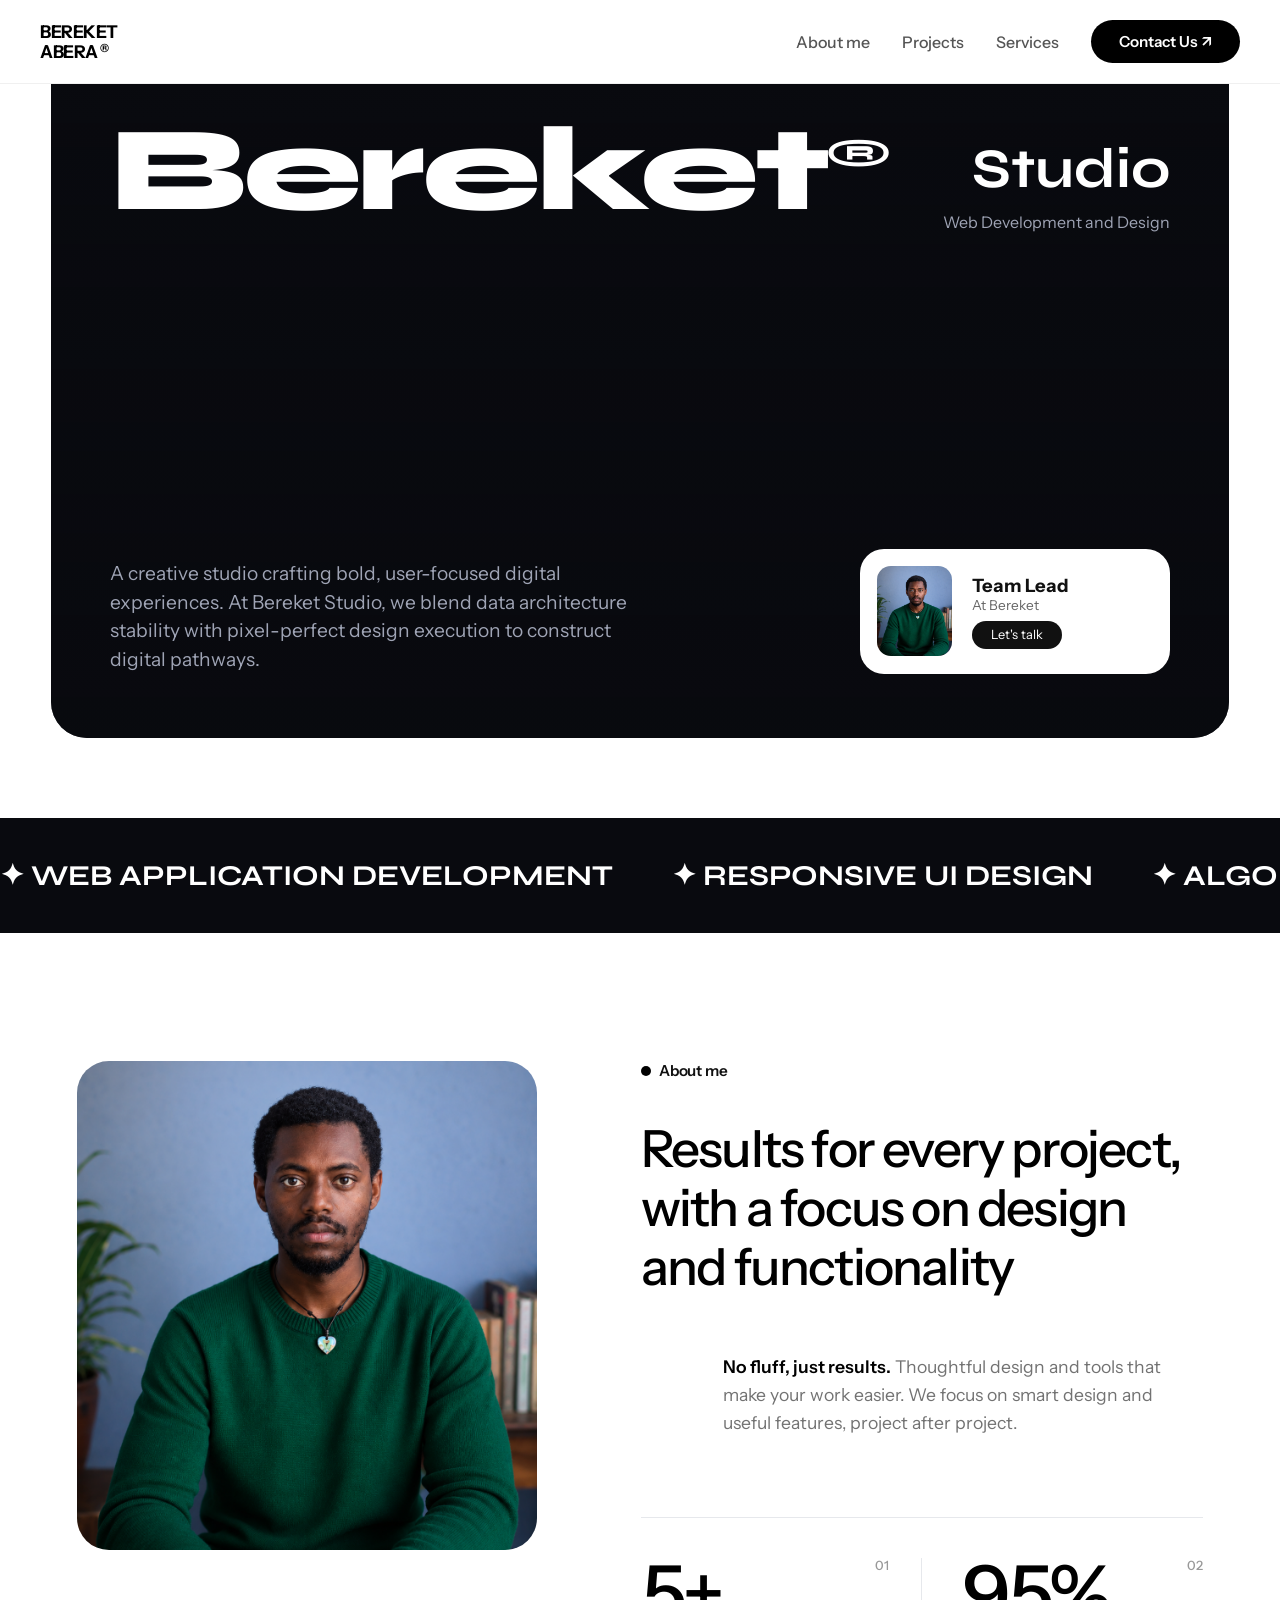
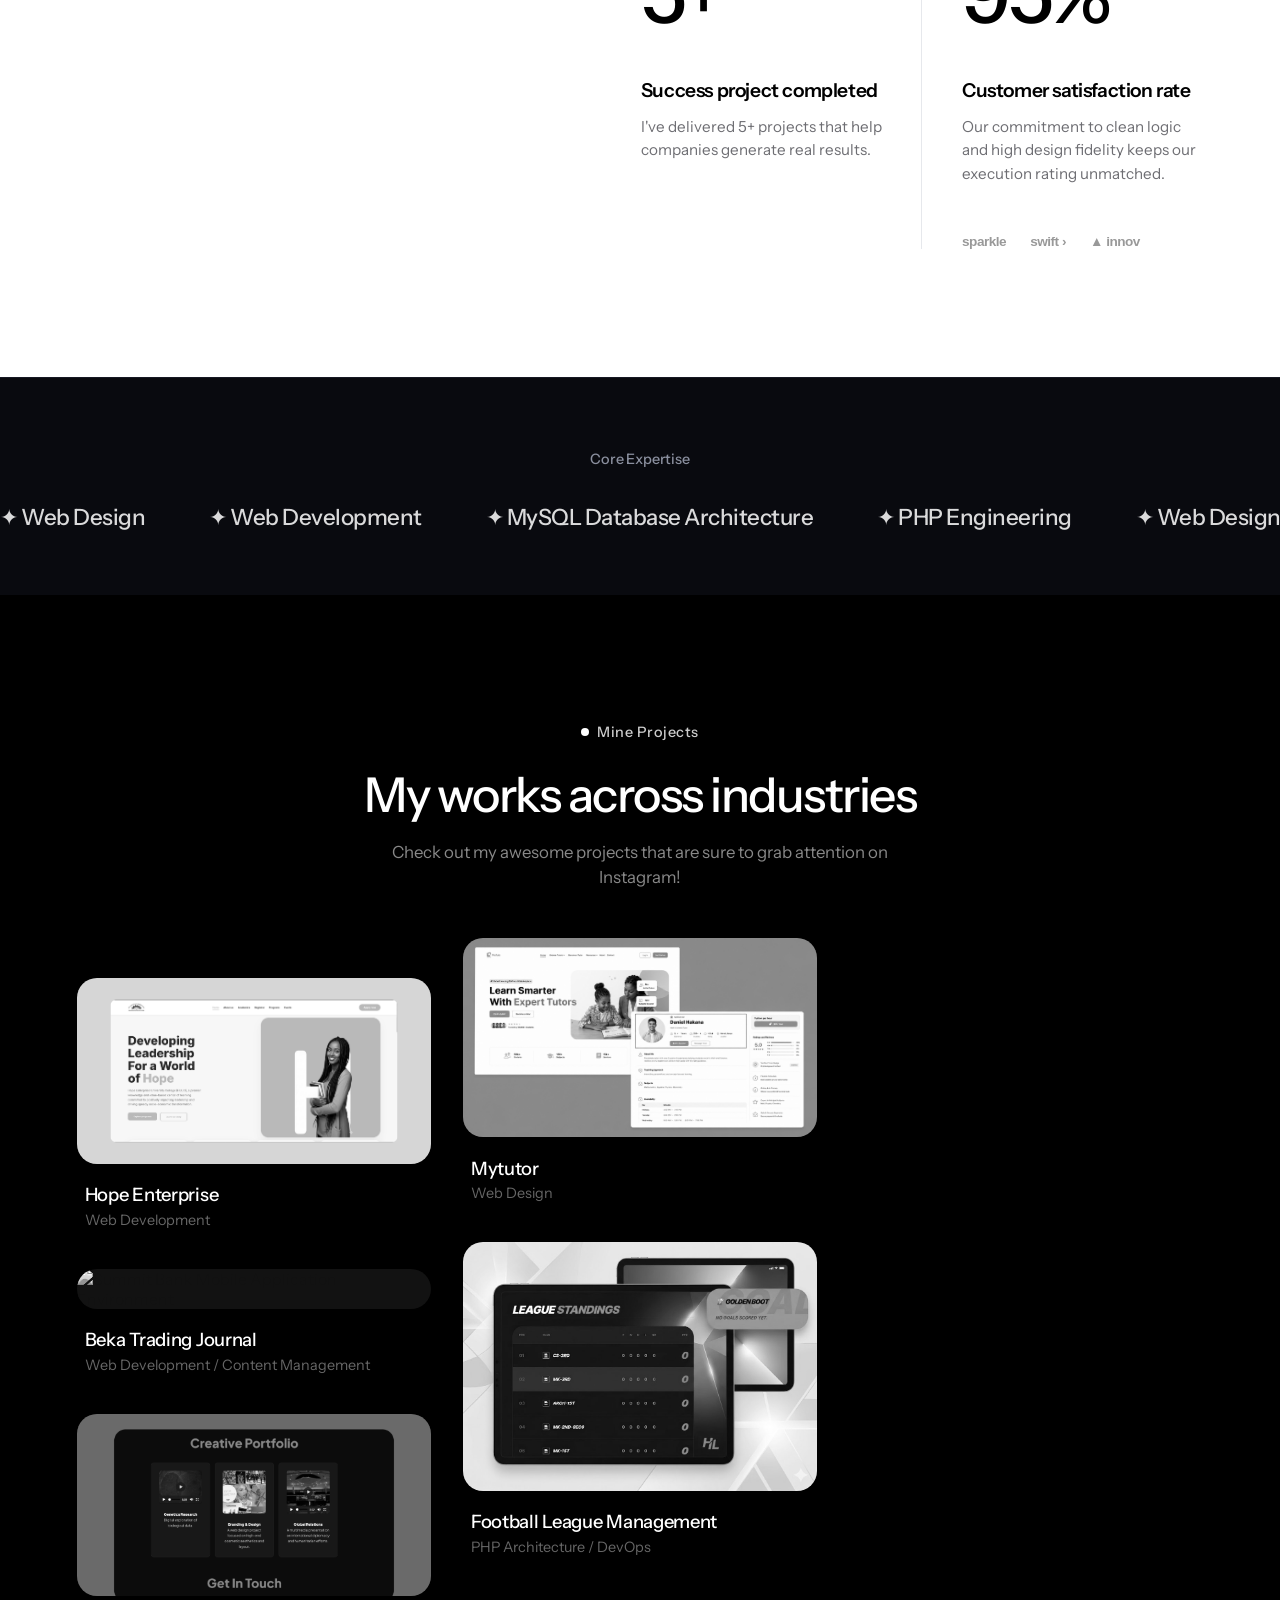
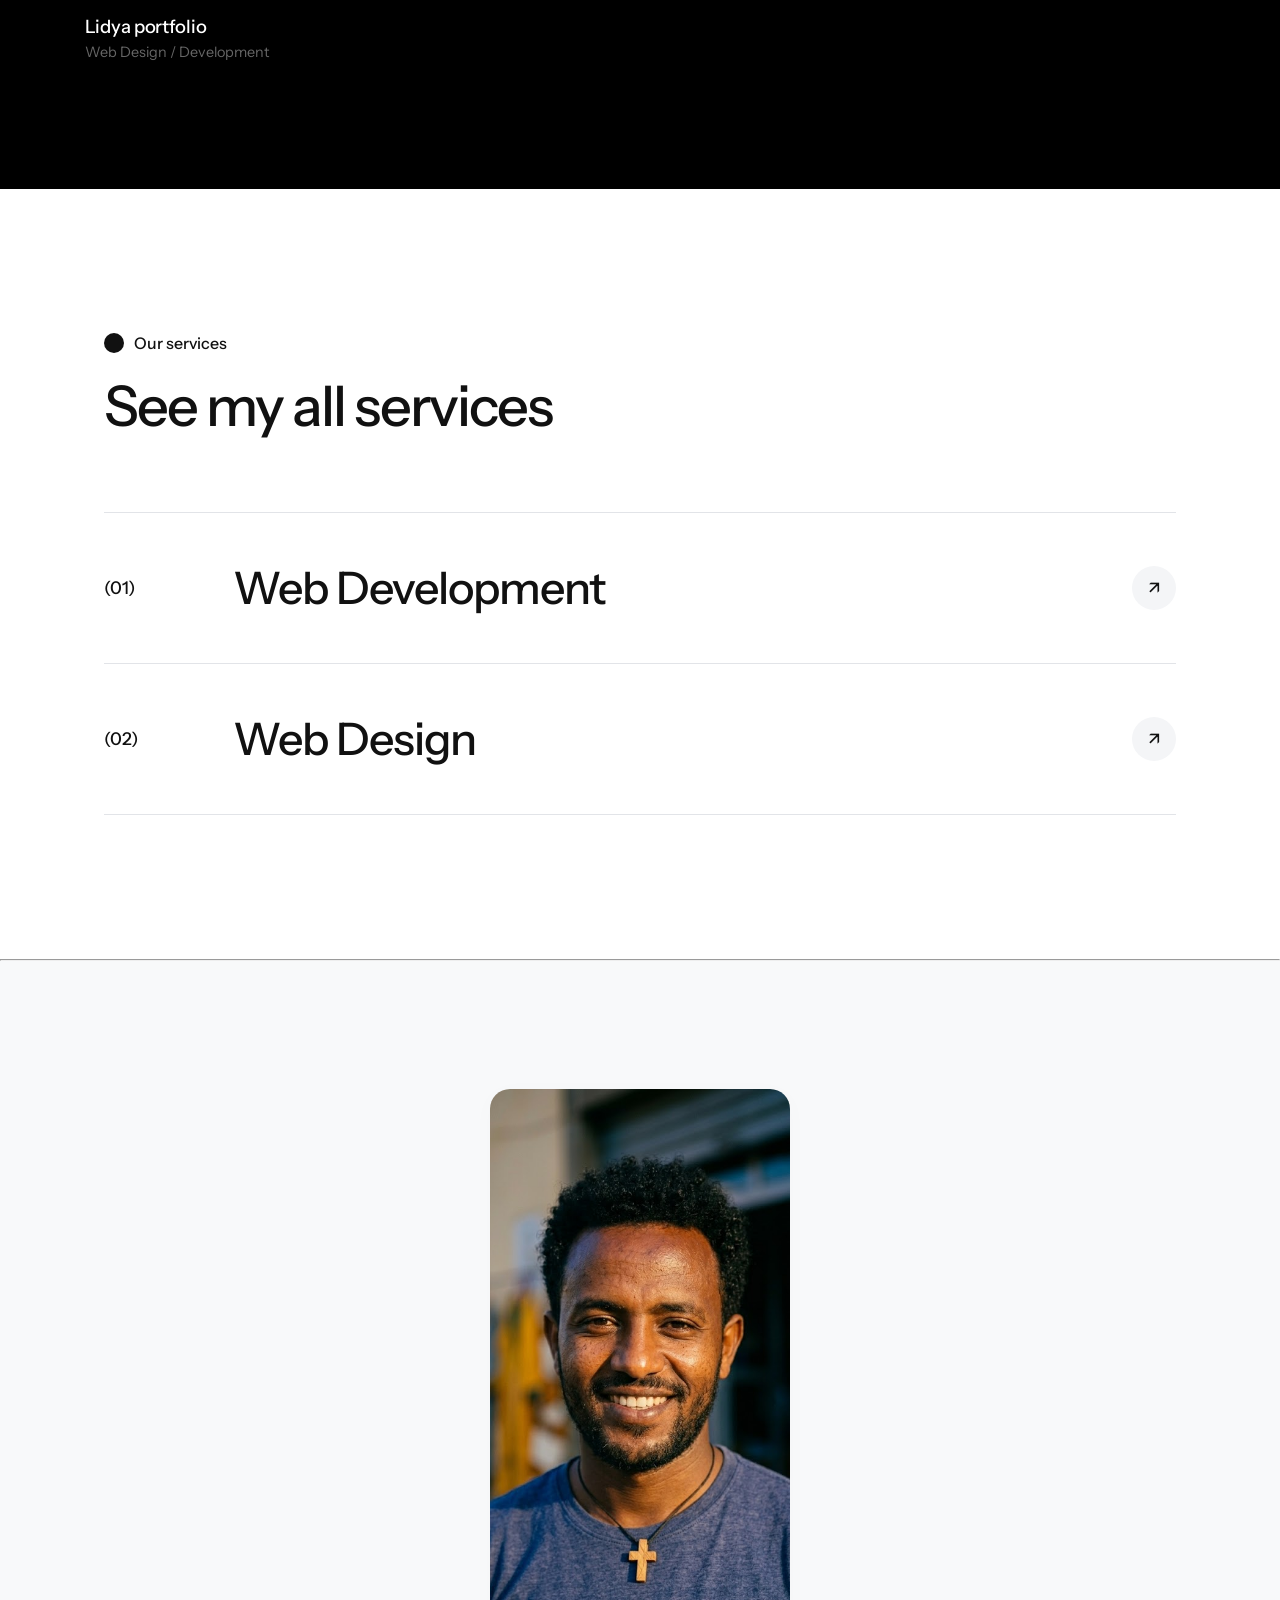
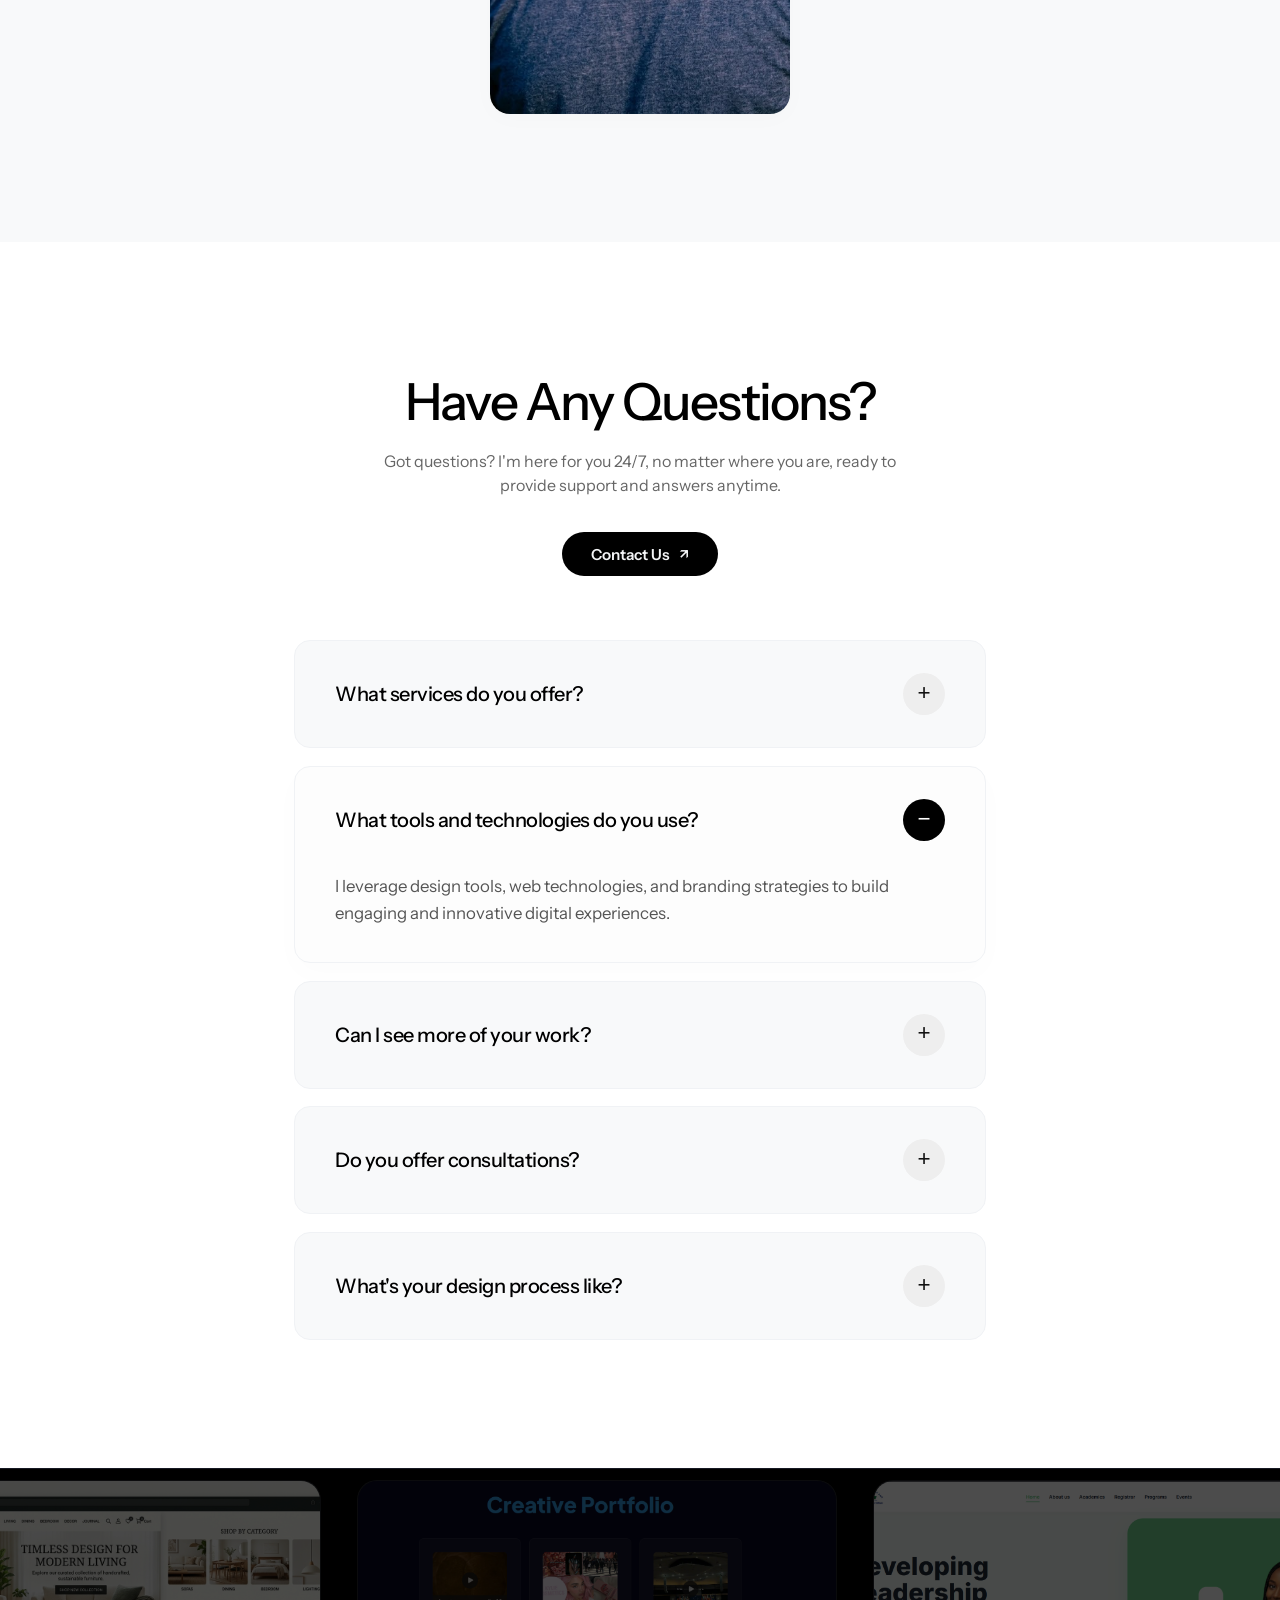
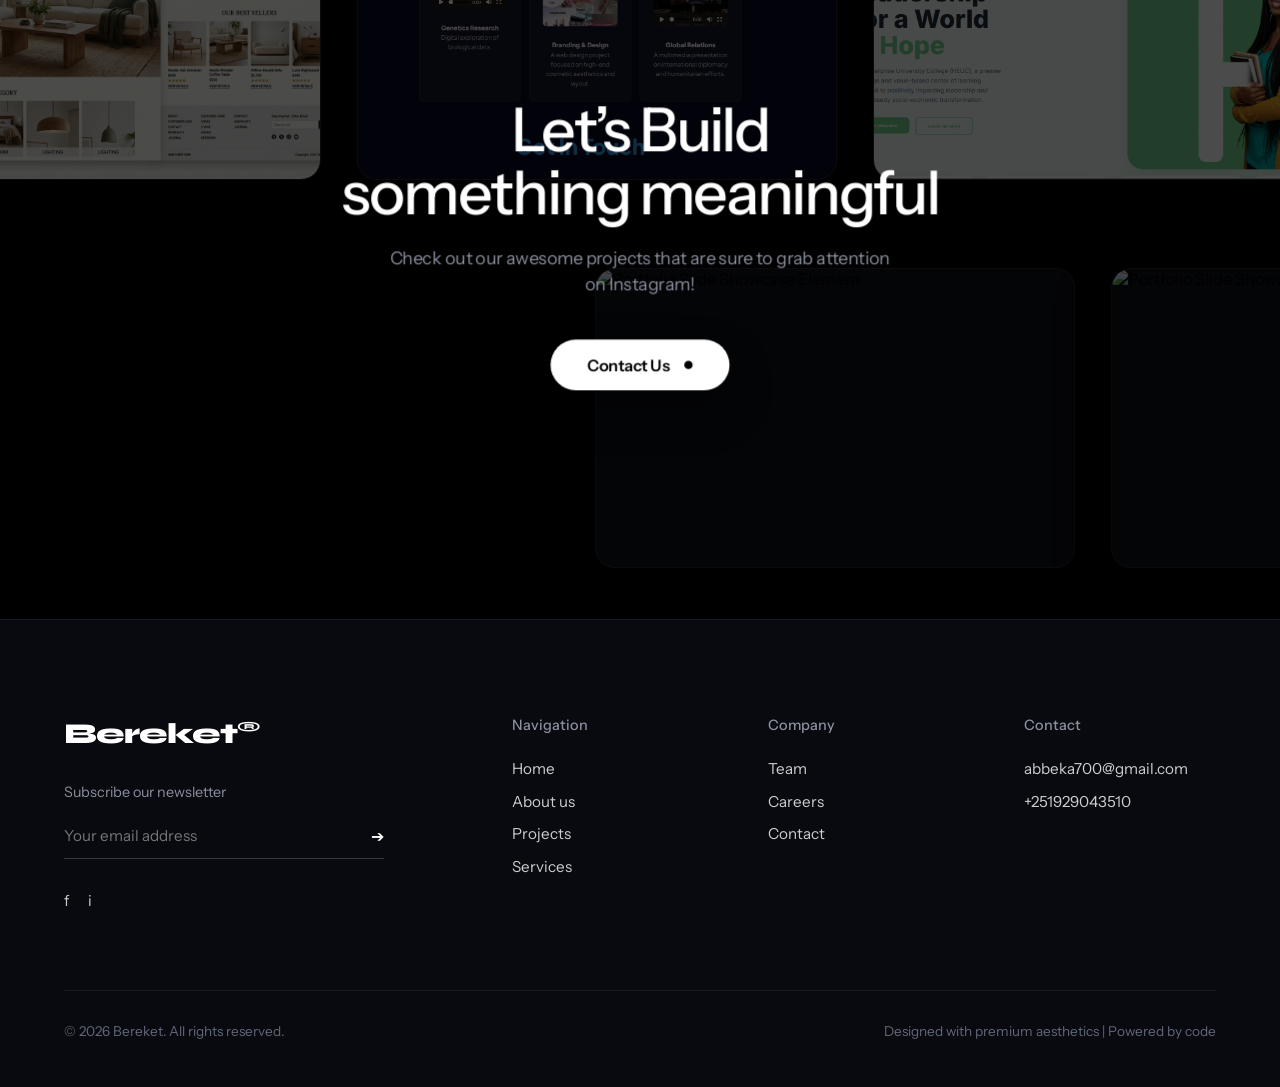
==== index.html @ 0612328f "Update fmt.Println message from 'Hello' to 'Goodbye'" ====
<!DOCTYPE html>
<html lang="en">
<head>
    <meta charset="UTF-8">
    <meta name="viewport" content="width=device-width, initial-scale=1.0">
    <title>Bereket Abera Studio | Premium Portfolio</title>
    
    <link rel="preconnect" href="https://fonts.googleapis.com">
    <link rel="preconnect" href="yhttps://fonts.gstatic.com" crossorigin>
    <link href="https://fonts.googleapis.com/css2?family=Instrument+Sans:ital,wght=0,400;0,500;0,600;1,400&family=Syne:wght@700;800&display=swap" rel="stylesheet">
    
    <link rel="stylesheet" href="style.css?v=2.0">
</head>
<body>

    <header class="site-header">
    <div class="header-inner-container">
        
        <a href="#home" class="nav-brand-logo">
            BEREKET<br>ABERA<span>®</span>
        </a>

        <nav class="desktop-nav-links">
            <a href="about.html" class="nav-item-link">About  me</a>
            <a href="#work" class="nav-item-link">Projects</a>
            <a href="#services" class="nav-item-link">Services</a>
            <a href="contact.html" class="desktop-contact-pill-btn">Contact Us ↗</a>
        </nav>

        <button class="mobile-burger-trigger" aria-label="Toggle Navigation Menu" aria-expanded="false">
            <span class="burger-line line-top"></span>
            <span class="burger-line line-middle"></span>
            <span class="burger-line line-bottom"></span>
        </button>

    </div>
</header>

<div class="mobile-menu-overlay">
    <nav class="mobile-nav-options">
        <a href="about.html" class="mobile-nav-link">About </a>
        <a href="#work" class="mobile-nav-link">Projects</a>
        <a href="#services" class="mobile-nav-link">Services</a>
        <a href="contact.html" class="mobile-nav-link mobile-contact-pill">Contact Us ↗</a>
    </nav>
</div>

    <main>
        <!-- ==========================================================================
     CINEMATIC LOAD-ANIMATED HERO SECTION
     ========================================================================== -->
<section class="hero-section">
    <div class="hero-card-container hero-animate-grow">
        
        <!-- VIDEO BACKDROP (Fades in smoothly) -->
        <div class="video-bg-container hero-animate-fade">
            <video autoplay loop muted playsinline class="bg-video">
                <source src="bg video(1)(1)(1).mp4" type="video/mp4">
            </video>
            <div class="video-overlay"></div>
        </div>

        <!-- CONTENT OVERLAY LAYER -->
        <div class="hero-content-layer">
            
            <!-- TOP ROW: BRAND HEADERS (Drops down smoothly) -->
            <div class="hero-top-row hero-animate-drop">
                <h1 class="hero-title-left">Bereket<span>®</span></h1>
                <div class="hero-title-right">
                    <h2>Studio</h2>
                    <p>Web Development and Design</p>
                </div>
            </div>

            <!-- BOTTOM ROW: NARRATIVE & PROFILE BADGE -->
            <div class="hero-bottom-row">
                
                <!-- Description Slides in from the left -->
                <p class="hero-description hero-animate-slide">
                    A creative studio crafting bold, user-focused digital experiences. At Bereket Studio, we blend data architecture stability with pixel-perfect design execution to construct digital pathways.
                </p>
                
                <!-- Profile Badge Lifts Up from the bottom with a slight stagger delay -->
                <div class="profile-badge-card hero-animate-lift">
                    <div class="badge-img-wrapper">
                        <!-- Points to your custom portrait box asset -->
                        <img src="portfolio pic.png" alt="Bereket Abera Portrait Image">
                    </div>
                    <div class="badge-text-wrapper">
                        <h3>Team Lead</h3>
                        <p>At Bereket</p>
                        <a href="contact.html" class="badge-btn">Let's talk</a>
                    </div>
                </div>

            </div>
        </div>

    </div>
</section>
        <div class="marquee-container">
            <div class="marquee-track">
                <span>✦ WEB APPLICATION DEVELOPMENT</span>
                <span>✦ RESPONSIVE UI DESIGN</span>
                <span>✦ ALGORITHMS & DATA STRUCTURES</span>
                <span>✦ SOFTWARE ENGINEERING DIAGRAM</span>
                <span>✦ PROBLEM SOLVER</span>
                <span>✦ MINIMAL INTERFACES </span> 
                <span>✦ CLEAN LOGIC </span>
            </div>
        </div>

        <!-- ==========================================================================
     DYNAMIC SCROLL-ANIMATED ABOUT SECTION (WITH FIXED PORTRAIT)
     ========================================================================== -->
<section id="about" class="about-stats-section scroll-animate-about-zone">
            
    <!-- LEFT BLOCK: PORTRAIT REMAINS STABLE AND STILL -->
    <div class="about-left-block static-portrait-frame">
        <div class="about-portrait-mask">
            <img src="portfolio pic.png" alt="Bereket Abera Studio Founder Portrait">
        </div>
    </div>

    <!-- RIGHT BLOCK: ALL TEXT SLIDES IN FROM THE RIGHT/BOTTOM -->
    <div class="about-right-block animate-about-right">
        
        <div class="about-tagline-row">
            <span class="dot-badge"></span>
            <span class="tagline-text">About me</span>
        </div>

        <h2 class="about-main-headline">Results for every project, with a focus on design and functionality</h2>
        
        <p class="about-sub-paragraph">
            <strong>No fluff, just results.</strong> Thoughtful design and tools that make your work easier. We focus on smart design and useful features, project after project.
        </p>

        <div class="stats-data-container">
            
            <!-- METRIC CARD 1 -->
            <div class="metric-card animate-card-up">
                <div class="metric-header-row">
                    <span class="metric-big-number">
                        <span class="about-counter" data-target="5">0</span>+
                    </span>
                    <span class="metric-index-tag">01</span>
                </div>
                <div class="metric-body-content">
                    <h3>Success project completed</h3>
                    <p>I've delivered 5+ projects that help companies generate real results.</p>
                </div>
            </div>

            <!-- METRIC CARD 2 -->
            <div class="metric-card animate-card-up" style="transition-delay: 0.2s;">
                <div class="metric-header-row">
                    <span class="metric-big-number">
                        <span class="about-counter" data-target="95">0</span>%
                    </span>
                    <span class="metric-index-tag">02</span>
                </div>
                <div class="metric-body-content">
                    <h3>Customer satisfaction rate</h3>
                    <p>Our commitment to clean logic and high design fidelity keeps our execution rating unmatched.</p>
                    
                    <div class="inline-partner-logos">
                        <span class="partner-logo-item">sparkle</span>
                        <span class="partner-logo-item">swift ›</span>
                        <span class="partner-logo-item">▲ innov</span>
                    </div>
                </div>
            </div>

        </div>

    </div>
</section>
        <!-- ==========================================================================
     PREMIUM SKILLS TICKER BAR (REPLACING WORKED WITH MARQUEE FROM image_f33a5f.png)
     ========================================================================== -->
<section class="skills-marquee-bar">
    <div class="skills-marquee-title">Core Expertise</div>
    
    <div class="skills-track-container">
        <div class="skills-track">
            <!-- Loop One -->
            <span class="skill-item">✦ Web Design</span>
            <span class="skill-item">✦ Web Development</span>
            <span class="skill-item">✦ MySQL Database Architecture</span>
            <span class="skill-item">✦ PHP Engineering</span>
            
            <!-- Loop Two (Duplicates for continuous seamless infinite scrolling) -->
            <span class="skill-item">✦ Web Design</span>
            <span class="skill-item">✦ Web Development</span>
            <span class="skill-item">✦ MySQL Database Architecture</span>
            <span class="skill-item">✦ PHP Engineering</span>

            <!-- Loop Three (Extra padding safety net for ultra-wide screen displays) -->
            <span class="skill-item">✦ Web Design</span>
            <span class="skill-item">✦ Web Development</span>
            <span class="skill-item">✦ MySQL Database Architecture</span>
            <span class="skill-item">✦ PHP Engineering</span>
        </div>
    </div>
</section>
<section id="work" class="projects-portfolio-section">
    
    <div class="projects-section-header">
        <div class="projects-tag-row">
            <span class="projects-dot"></span>
            <span class="projects-tagline">Mine Projects</span>
        </div>
        <h2 class="projects-main-title">My works across industries</h2>
        <p class="projects-sub-text">Check out my awesome projects that are sure to grab attention on Instagram!</p>
    </div>

    <div class="projects-masonry-matrix">
        
        <div class="masonry-column">
            
            <a href="https://abbeka700-prog.github.io/hope-enterprise-collage/" class="project-card-item" target="_blank">
                <div class="project-image-wrapper">
                    <img src="Frame 65 (1).png" alt="Hope Enterprise Web Interface UIX" class="project-img">
                    <div class="project-hover-overlay">
                        <div class="view-case-study-btn">View Case Study <span class="arrow-icon">↗</span></div>
                    </div>
                </div>
                <div class="project-meta-details">
                    <h3>Hope Enterprise</h3>
                    <p>Web  Development</p>
                </div>
            </a>

             <a href="https://abbeka700-prog.github.io/beka-journal/" class="project-card-item" target="_blank">
                <div class="project-image-wrapper">
                    <img src="frame 67.png" alt="Summit Bank Mobile Application Environment" class="project-img">
                    <div class="project-hover-overlay">
                        <div class="view-case-study-btn">View Case Study <span class="arrow-icon">↗</span></div>
                    </div>
                </div>
                <div class="project-meta-details">
                    <h3>Beka Trading Journal</h3>
                    <p>Web Development / Content Management</p>
                </div>
            </a>
    
             <a href="https://abbeka700-prog.github.io/lidiya-site/" class="project-card-item">
                <div class="project-image-wrapper">
                    <img src="Frame 66.png" alt="E-Commerce Interface Concept" class="project-img">
                    <div class="project-hover-overlay">
                        <div class="view-case-study-btn">View Case Study <span class="arrow-icon">↗</span></div>
                    </div>
                </div>
                <div class="project-meta-details">
                    <h3>Lidya portfolio</h3>
                    <p>Web Design / Development</p>
                </div>
            </a>

        </div>

        <div class="masonry-column center-offset-column">
            
             <a href="https://www.figma.com/proto/LSyC40PFGfyZKslUHoB9g8/Mytutor-web-design?node-id=1-2&t=6FZAmYaR9MlR6fuT-0&scaling=min-zoom&content-scaling=fixed&page-id=0%3A1" class="project-card-item">
                <div class="project-image-wrapper">
                    <img src="mytutor pic.png" alt="Financial Ledger Data Analytics Panel" class="project-img">
                    <div class="project-hover-overlay">
                        <div class="view-case-study-btn">View Case Study <span class="arrow-icon">↗</span></div>
                    </div>
                </div>
                <div class="project-meta-details">
                    <h3>Mytutor</h3>
                    <p>Web Design   </p>
                </div>
            </a>

            <a href="https://football-hope.infinityfree.me/index.php?i=1" class="project-card-item" target="_blank">
                <div class="project-image-wrapper">
                    <img src="hope pic.jpg" alt="Cloud Realm Corner Hosting Framework" class="project-img">
                    <div class="project-hover-overlay">
                        <div class="view-case-study-btn">View Case Study <span class="arrow-icon">↗</span></div>
                    </div>
                </div>
                <div class="project-meta-details">
                    <h3>Football League Management</h3>
                    <p>PHP Architecture / DevOps</p>
                </div>
            </a>
 
        </div>

        <div class="masonry-column">
            
         
         

            
             

        </div>

    </div>
</section>
<!-- ==========================================================================
     INTERACTIVE ACCORDION SERVICES BLOCK (image_e2d4c6.png / image_e2d0e4.png)
     ========================================================================== -->
<section id="services" class="services-disclosure-section">
    <div class="services-container-width">
        
        <!-- Top Micro Tag Header Component -->
        <div class="services-section-header">
            <div class="services-tag-row">
                <span class="services-dot"></span>
                <span class="services-tagline">Our services</span>
            </div>
            <h2 class="services-main-title">See my all services</h2>
        </div>

        <!-- Accordion Rows Pipeline Container -->
        <div class="services-accordion-list">

            <!-- SERVICE ROW 01: WEB DEVELOPMENT -->
            <div class="service-row-item">
                <div class="service-row-visible-header">
                    <span class="service-index">(01)</span>
                    <h3 class="service-title-text">Web Development</h3>
                    <div class="service-arrow-badge">
                        <span class="arrow-glyph">↗</span>
                    </div>
                </div>
                
                <!-- Hidden Smooth Reveal Drawer Content -->
                <div class="service-hidden-drawer-panel">
                    <div class="service-drawer-inner-grid">
                        
                        <!-- Thumbnail Preview Element from image_e2d0e4.png -->
                        <div class="service-preview-mockup-box">
                            <img src="furniture.png" alt="Backend and Frontend Engineering System Preview" class="service-mockup-img">
                        </div>
                        
                        <!-- Categories Tag Chips Area from image_e2d0e4.png -->
                        <div class="service-categories-meta-block">
                            <h4 class="categories-block-label">Categories</h4>
                            <div class="categories-chips-cloud">
                                <span class="tag-chip">PHP Engineering</span>
                                <span class="tag-chip">MySQL Databases</span>
                                
                            </div>
                        </div>

                    </div>
                </div>
            </div>

            <!-- SERVICE ROW 02: WEB DESIGN -->
            <div class="service-row-item">
                <div class="service-row-visible-header">
                    <span class="service-index">(02)</span>
                    <h3 class="service-title-text">Web Design</h3>
                    <div class="service-arrow-badge">
                        <span class="arrow-glyph">↗</span>
                    </div>
                </div>
                
                <!-- Hidden Smooth Reveal Drawer Content -->
                <div class="service-hidden-drawer-panel">
                    <div class="service-drawer-inner-grid">
                        
                        <!-- Thumbnail Preview Element from image_e2d0e4.png -->
                        <div class="service-preview-mockup-box">
                            <img src="car.png" alt="UI/UX Visual Prototyping System Preview" class="service-mockup-img">
                        </div>
                        
                        <!-- Categories Tag Chips Area from image_e2d0e4.png -->
                        <div class="service-categories-meta-block">
                            <h4 class="categories-block-label">Categories</h4>
                            <div class="categories-chips-cloud">
                                
                                <span class="tag-chip">User Interface (UI)</span>
                                 
                                <span class="tag-chip">Figma Prototyping</span>
                                <span class="tag-chip">+2</span>
                            </div>
                        </div>

                    </div>
                </div>
            </div>

        </div>

    </div>
</section>
<hr>
<!-- ==========================================================================
     PREMIUM ASYMMETRIC SUCCESS STORIES MODULE (image_e2c281.png)
     ========================================================================== -->
<section id="testimonials" class="success-stories-section scroll-animate-zone">
    <div class="stories-container-width">
        
        <div class="stories-cards-deck">
            
            <div class="story-card text-intro-card animate-left">
                <div class="card-top-branding">
                    <span class="agency-brand-stub">Bereket<span>®</span></span>
                </div>
                <div class="card-main-editorial-titles">
                    <h2 class="stories-display-headline">Success<br>Stories</h2>
                </div>
                <div class="card-bottom-attribution">
                    <p>I've delivered 5+ projects that help companies generate real results.</p>
                </div>
            </div>

            <div class="story-card portrait-display-card static-image-frame">
                <img src="client pic.jpg" alt="Dawit Yohannes Portrait" class="portrait-bg-media">
                
                <div class="portrait-text-overlay-panel animate-fade-up">
                    <p class="overlay-quote-text">
                        "Bereket's Web development   skills are unmatched! They built a fast, interactive, and visually stunning architecture."
                    </p>
                    <div class="overlay-author-credentials">
                        <h3>Dawit Yohannes</h3>
                        <p>Student President of HEUC collage</p>
                    </div>
                </div>
            </div>

            <div class="story-card analytics-review-card animate-right">
                
                <div class="star-rating-row">
                    <span class="star-glyph">★</span>
                    <span class="star-glyph">★</span>
                    <span class="star-glyph">★</span>
                    <span class="star-glyph">★</span>
                    <span class="star-glyph">★</span>
                </div>

                <p class="review-narrative-paragraph">
                    Working with Bereket Studio on our platform site was a game-changer. They delivered a sleek, high-performing, and engaging interface infrastructure that exceeded our metrics expectations.
                </p>

                <div class="review-metrics-split-row">
                    <div class="split-stat-item">
                        <span class="split-stat-big-num rolling-counter" data-target="35">0</span><span class="stat-plus-sign">+</span>
                        <p class="split-stat-sub-label">Presence in countries.</p>
                    </div>
                    <div class="split-stat-item">
                        <span class="split-stat-big-num rolling-counter" data-target="20">0</span><span class="stat-plus-sign">+</span>
                        <p class="split-stat-sub-label">Experience</p>
                    </div>
                </div>

                <div class="review-author-signature-footer">
                    <div class="signature-avatar-mask">
                        <img src="ethiopian-client-portrait.png" alt="Dawit Yohannes Thumbnail">
                    </div>
                    <div class="signature-identity-block">
                        <h3>Dawit Yohannes</h3>
                        <p>Student President of HEUC collage</p>
                    </div>
                </div>

            </div>

        </div>

    </div>
</section>
<!-- ==========================================================================
     INTERACTIVE FAQ ACCORDION ENGINE (image_e26bad.png)
     ========================================================================== -->
<section id="faq-section" class="faq-container-section">
    <div class="faq-wrapper-width">
        
        <!-- Centered Section Brand Header Component -->
        <div class="faq-centered-header">
            <h2 class="faq-display-title">Have Any Questions?</h2>
            <p class="faq-lead-paragraph">Got questions? I'm here for you 24/7, no matter where you are, ready to provide support and answers anytime.</p>
            <a href="contact.html" class="faq-capsule-contact-btn">Contact Us <span class="faq-btn-arrow">↗</span></a>
        </div>

        <!-- The Accordion List Pipeline -->
        <div class="faq-accordion-stack">

            <!-- FAQ CARD ITEM 01 -->
            <div class="faq-item-card">
                <button class="faq-trigger-header" aria-expanded="false">
                    <span class="faq-question-text">What services do you offer?</span>
                    <div class="faq-status-icon-badge">
                        <span class="icon-toggle-glyph">+</span>
                    </div>
                </button>
                <div class="faq-expandable-drawer">
                    <div class="faq-drawer-content-inner">
                        <p>I specialize in end-to-end digital creation, focusing on premium Web Design, custom Web Development, robust MySQL database design, and structured PHP systems architecture to build reliable applications from scratch.</p>
                    </div>
                </div>
            </div>

            <!-- FAQ CARD ITEM 02 (The Active Showcase Example from image_e26bad.png) -->
            <div class="faq-item-card active">
                <button class="faq-trigger-header" aria-expanded="true">
                    <span class="faq-question-text">What tools and technologies do you use?</span>
                    <div class="faq-status-icon-badge">
                        <span class="icon-toggle-glyph">−</span>
                    </div>
                </button>
                <div class="faq-expandable-drawer">
                    <div class="faq-drawer-content-inner">
                        <p>I leverage design tools, web technologies, and branding strategies to build engaging and innovative digital experiences.</p>
                    </div>
                </div>
            </div>

            <!-- FAQ CARD ITEM 03 -->
            <div class="faq-item-card">
                <button class="faq-trigger-header" aria-expanded="false">
                    <span class="faq-question-text">Can I see more of your work?</span>
                    <div class="faq-status-icon-badge">
                        <span class="icon-toggle-glyph">+</span>
                    </div>
                </button>
                <div class="faq-expandable-drawer">
                    <div class="faq-drawer-content-inner">
                        <p>Absolutely. You can explore a wide variety of fully deployed solutions and high-fidelity interface case studies inside the "Our Projects" masonry gallery section layout directly above this panel.</p>
                    </div>
                </div>
            </div>

            <!-- FAQ CARD ITEM 04 -->
            <div class="faq-item-card">
                <button class="faq-trigger-header" aria-expanded="false">
                    <span class="faq-question-text">Do you offer consultations?</span>
                    <div class="faq-status-icon-badge">
                        <span class="icon-toggle-glyph">+</span>
                    </div>
                </button>
                <div class="faq-expandable-drawer">
                    <div class="faq-drawer-content-inner">
                        <p>Yes. I offer initial strategy alignment briefs to map out project timelines, feature scopes, structural technical stacks, and data wireframes required to fulfill your custom engineering ecosystem.</p>
                    </div>
                </div>
            </div>

            <!-- FAQ CARD ITEM 05 -->
            <div class="faq-item-card">
                <button class="faq-trigger-header" aria-expanded="false">
                    <span class="faq-question-text">What's your design process like?</span>
                    <div class="faq-status-icon-badge">
                        <span class="icon-toggle-glyph">+</span>
                    </div>
                </button>
                <div class="faq-expandable-drawer">
                    <div class="faq-drawer-content-inner">
                        <p>My workflow focuses on eliminating fluff and maximizing results. We begin with architectural requirements scoping, proceed through interactive rapid UI design layout blueprints, and conclude with hyper-optimized codebase engineering and testing phases.</p>
                    </div>
                </div>
            </div>

        </div>

    </div>
</section>

    </main>
    <!-- ==========================================================================
     CINEMATIC SCROLL PARALLAX FOOTER SYSTEM (image_e25221.png)
     ========================================================================== -->
<footer class="cinematic-footer-canvas">
    
    <!-- UPPER INTERACTIVE SCROLL TRACK VISUAL MATRIX -->
    <div class="parallax-visual-engine">
        
        <!-- Center Fixed Text Call-To-Action Block -->
        <div class="fixed-cta-center-core">
            <h2 class="footer-cta-title">Let’s Build<br>something meaningful</h2>
            <p class="footer-cta-subtext">Check out our awesome projects that are sure to grab attention on Instagram!</p>
            <a href="contact.html" class="footer-capsule-cta-btn">
                Contact Us <span class="cta-btn-dot"></span>
            </a>
        </div>

        <!-- TRACK 01: SLIDES TO THE LEFT ON SCROLL -->
        <div class="parallax-strip-track track-move-left" id="left-moving-track">
            <div class="parallax-card-media"><img src="CAR.png" alt="Portfolio Slide Showcase Element"></div>
            <div class="parallax-card-media"><img src="furniture.png" alt="Portfolio Slide Showcase Element"></div>
            <div class="parallax-card-media"><img src="lidiya website pic.png" alt="Portfolio Slide Showcase Element"></div>
            <div class="parallax-card-media"><img src="hope website pic.png" alt="Portfolio Slide Showcase Element"></div>
            <div class="parallax-card-media"><img src="mttutor.png" alt="Portfolio Slide Showcase Element"></div>
        </div>

        <!-- TRACK 02: SLIDES TO THE RIGHT ON SCROLL -->
        <div class="parallax-strip-track track-move-right" id="right-moving-track">
            <div class="parallax-card-media"><img src="project-mockup6.png" alt="Portfolio Slide Showcase Element"></div>
            <div class="parallax-card-media"><img src="project-mockup7.png" alt="Portfolio Slide Showcase Element"></div>
            <div class="parallax-card-media"><img src="project-mockup8.png" alt="Portfolio Slide Showcase Element"></div>
            <div class="parallax-card-media"><img src="project-mockup9.png" alt="Portfolio Slide Showcase Element"></div>
            <div class="parallax-card-media"><img src="project-mockup1.png" alt="Portfolio Slide Showcase Element"></div>
        </div>

    </div>

    <!-- LOWER SITE DIRECTORY FOOTER ROW (image_e25221.png base map) -->
    <div class="footer-directory-container">
        <div class="footer-directory-grid">
            
            <!-- Column 1: Brand & Newsletter -->
            <div class="directory-column-brand">
                <h3 class="footer-brand-logo">Bereket<span>®</span></h3>
                <div class="footer-newsletter-box">
                    <label for="newsletter-input" class="newsletter-label">Subscribe our newsletter</label>
                    <div class="newsletter-input-wrapper">
                        <form action="https://formspree.io/f/xpqepakk" method="POST" class="newsletter-form"></form>
                        <input type="email" id="newsletter-input" placeholder="Your email address">
                        <button type="submit" class="newsletter-submit-arrow">➔</button>
                    </div>
                </div>
                <div class="footer-socials-row">
                    <a href="https://t.me/ab_beka16" class="social-link" target="_blank">f</a>
                    <a href="https://www.instagram.com/ab_beka16/" class="social-link" target="_blank">i</a>
                     
                </div>
            </div>

            <!-- Column 2: Navigation -->
            <div class="directory-column-links">
                <h4>Navigation</h4>
                <ul>
                    <li><a href="#home">Home</a></li>
                    <li><a href="#about">About us</a></li>
                    <li><a href="#work">Projects</a></li>
                    <li><a href="#services">Services</a></li>
                </ul>
            </div>

            <!-- Column 3: Company Reference -->
            <div class="directory-column-links">
                <h4>Company</h4>
                <ul>
                    <li><a href="#about">Team</a></li>
                    <li><a href="#testimonials">Careers</a></li>
                    <li><a href="#faq-section">Contact</a></li>
                </ul>
            </div>

            <!-- Column 4: Legals Resource Map -->
            <div class="directory-column-links">
                <h4>Contact</h4>
                <ul>
                    <li><a href="mailto:abbeka700@gmail.com">abbeka700@gmail.com</a></li>
                    <li><a href="tel:+251929043510">+251929043510</a></li>
                   
                </ul>
            </div>

        </div>

        <!-- Absolute Ground Bottom Closing Subfooter Meta Row -->
        <div class="subfooter-copyright-meta-row">
            <p class="copyright-text">© 2026 Bereket. All rights reserved.</p>
            <p class="attribution-text">Designed with premium aesthetics | Powered by code</p>
        </div>
    </div>

</footer>

    <script src="app.js"></script>
</body>
</html>
---- style.css ----
/* ==========================================================================
   GLOBAL LAYOUT VARS & CORE BACKDROP CONFIGURATIONS
   ========================================================================== */
:root {
    --bg-body: #ffffff;
    --card-dark: #090a0f;
    --text-light: #ffffff;
    --text-dark: #000000;
    --text-muted: #9fa4b5;
    --font-display: 'Syne', sans-serif;
    --font-body: 'Instrument Sans', sans-serif;
    --border-dark-card: #1b1e26;
    --border-light-section: #e6e8ec;
}

* {
    margin: 0;
    padding: 0;
    box-sizing: border-box;
}

html {
    scroll-behavior: smooth;
    background-color: var(--bg-body);
    color: var(--text-dark);
    font-family: var(--font-body);
    overflow-x: hidden;
}

/* ==========================================================================
   SOLID WHITE HEADER LAYOUT (SITS ABOVE THE HERO ENGINE)
   ========================================================================== */
.site-header {
    position: relative; /* Forces the header to take up its own row above the hero */
    width: 100%;
    z-index: 2000;
    background-color: #ffffff !important; /* Premium crisp white navigation bar */
    padding: 24px 40px;
    border-bottom: 1px solid rgba(0, 0, 0, 0.06); /* Clean structural divider line */
}

.header-inner-container {
    display: flex;
    justify-content: space-between;
    align-items: center;
    max-width: 1400px;
    margin: 0 auto;
    width: 100%;
}

/* Elegant Minimal Typography Logo (Set to dark text for the white background) */
.nav-brand-logo {
    font-family: 'Instrument Sans', sans-serif;
    font-size: 1.1rem;
    font-weight: 800;
    line-height: 1.1;
    text-transform: uppercase;
    color: #000000 !important; /* Pure black text styling */
    text-decoration: none;
    letter-spacing: -0.5px;
}
.nav-brand-logo span {
    font-size: 0.7rem;
    position: relative;
    top: -6px;
    left: 2px;
}

/* Horizontal Desktop Links Container */
.desktop-nav-links {
    display: flex;
    align-items: center;
    gap: 36px;
}

/* Desktop links original color mapped cleanly to light theme text rules */
.nav-item-link {
    font-family: 'Instrument Sans', sans-serif;
    font-size: 1rem;
    font-weight: 500;
    color: #555555 !important; /* Premium neutral gray */
    text-decoration: none;
    transition: color 0.2s ease;
}
.nav-item-link:hover {
    color: #000000 !important; /* Deep black text trigger on hover */
}

/* Desktop Premium Black Pill Button */
.desktop-contact-pill-btn {
    font-family: 'Instrument Sans', sans-serif;
    font-size: 0.95rem;
    font-weight: 600;
    color: #ffffff !important;
    background-color: #000000 !important; /* Matches your premium dark pill card format */
    padding: 12px 28px;
    border-radius: 50px;
    text-decoration: none;
    transition: opacity 0.2s ease;
}
.desktop-contact-pill-btn:hover {
    opacity: 0.85;
}

/* Hide mobile components completely on desktop viewport frameworks */
.mobile-burger-trigger, 
.mobile-menu-overlay {
    display: none !important;
}

/* ==========================================================================
   HERO VERTICAL ADJUSTMENT MATCH
   ========================================================================== */
/* If your hero container currently uses absolute layout rules or offsets, 
   un-comment this or add margin to your main hero container class */
/*
.hero-section {
    margin-top: 0 !important;
}
*/


/* ==========================================================================
   MOBILE ISOLATION MEDIA QUERY (Only kicks in on screens smaller than 768px)
   ========================================================================== */
@media (max-width: 768px) {
    
    .site-header {
        position: fixed !important; /* Reverts to fixed layout tracking on small viewports */
        padding: 16px 20px !important;
        background-color: #ffffff !important; 
    }

    /* Change burger trigger color to black since it sits inside the white row */
    .burger-line {
        background-color: #000000 !important; 
    }

    .desktop-nav-links {
        display: none !important;
    }

    .mobile-burger-trigger {
        display: flex !important;
        flex-direction: column;
        justify-content: space-between;
        width: 26px;
        height: 16px;
        background: none;
        border: none;
        cursor: pointer;
        padding: 0;
        z-index: 3000;
    }

    .burger-line {
        width: 100%;
        height: 2px;
        transition: transform 0.4s cubic-bezier(0.16, 1, 0.3, 1), opacity 0.3s ease, background-color 0.4s ease;
    }

    /* Open State transformations - line turns white dynamically when dark overlay is active */
    .mobile-burger-trigger.menu-is-open .burger-line {
        background-color: #ffffff !important;
    }
    .mobile-burger-trigger.menu-is-open .line-top {
        transform: translateY(7px) rotate(45deg);
    }
    .mobile-burger-trigger.menu-is-open .line-middle {
        opacity: 0;
    }
    .mobile-burger-trigger.menu-is-open .line-bottom {
        transform: translateY(-7px) rotate(-45deg);
    }

    /* Fullscreen Mobile Drawer Panel Layout */
    .mobile-menu-overlay {
        display: flex !important;
        position: fixed;
        top: 0;
        left: 0;
        width: 100vw;
        height: 100vh;
        background-color: #0d0f12; /* Rich dark layout drawer canvas */
        z-index: 2500;
        opacity: 0;
        pointer-events: none;
        transform: translate3d(0, -100%, 0);
        transition: opacity 0.4s ease, transform 0.5s cubic-bezier(0.16, 1, 0.3, 1);
        justify-content: center;
        align-items: center;
    }

    .mobile-menu-overlay.menu-is-open {
        opacity: 1;
        pointer-events: auto;
        transform: translate3d(0, 0, 0);
    }

    .mobile-nav-options {
        display: flex;
        flex-direction: column;
        align-items: center;
        gap: 32px;
        width: 100%;
    }

    .mobile-nav-link {
        font-family: 'Instrument Sans', sans-serif;
        font-size: 2rem;
        font-weight: 500;
        color: #ffffff !important;
        text-decoration: none;
        letter-spacing: -0.5px;
    }

    .mobile-contact-pill {
        background-color: #ffffff !important;
        color: #000000 !important;
        padding: 14px 36px !important;
        border-radius: 50px !important;
        font-size: 1.1rem !important;
        font-weight: 600 !important;
        margin-top: 12px;
    }
}
/* ==========================================================================
   INTERACTIVE FLOATING HERO SYSTEM
   ========================================================================== */
.hero-section {
    padding: 0 4% 5rem 4%;
}

.hero-card-container {
    position: relative;
    width: 100%;
    min-height: 82vh;
    background-color: var(--card-dark);
    border-radius: 36px;
    overflow: hidden;
    padding: 5rem 5% 4rem 5%;
    display: flex;
    align-items: flex-end;
}

.video-bg-container {
    position: absolute;
    top: 0;
    left: 0;
    width: 100%;
    height: 100%;
    z-index: 1;
}

.bg-video {
    width: 100%;
    height: 100%;
    object-fit: cover;
    opacity: 0.4;
}

.video-overlay {
    position: absolute;
    top: 0;
    left: 0;
    width: 100%;
    height: 100%;
    background: linear-gradient(to bottom, rgba(9, 10, 15, 0.1) 0%, rgba(9, 10, 15, 0.7) 100%);
}

.hero-content-layer {
    position: relative;
    z-index: 5;
    width: 100%;
    display: flex;
    flex-direction: column;
    justify-content: space-between;
    min-height: 62vh;
}

.hero-top-row {
    display: flex;
    justify-content: space-between;
    align-items: flex-start;
}

.hero-title-left {
    font-family: var(--font-display);
    font-size: 7.5rem;
    font-weight: 800;
    color: var(--text-light);
    line-height: 0.9;
    letter-spacing: -4px;
}

.hero-title-left span { font-size: 2.5rem; vertical-align: super; }

.hero-title-right { text-align: right; margin-top: 1.2rem; }

.hero-title-right h2 { font-family: var(--font-display); font-size: 3.5rem; color: var(--text-light); }

.hero-title-right p { color: var(--text-muted); font-size: 1rem; margin-top: 0.6rem; }

.hero-bottom-row {
    display: flex;
    justify-content: space-between;
    align-items: flex-end;
    gap: 4rem;
}

.hero-description { color: var(--text-muted); font-size: 1.2rem; line-height: 1.5; max-width: 520px; }

.profile-badge-card {
    background-color: #ffffff;
    border-radius: 24px;
    padding: 1.1rem;
    display: flex;
    align-items: center;
    gap: 1.2rem;
    min-width: 310px;
}

.badge-img-wrapper { width: 75px; height: 90px; border-radius: 14px; overflow: hidden; }

.badge-img-wrapper img { width: 100%; height: 100%; object-fit: cover; }

.badge-text-wrapper h3 { color: #111111; font-size: 1.15rem; font-weight: 700; }

.badge-text-wrapper p { color: #666666; font-size: 0.85rem; margin-bottom: 0.5rem; }

.badge-btn {
    display: inline-block;
    background-color: #111111;
    color: var(--text-light);
    padding: 0.4rem 1.2rem;
    border-radius: 50px;
    font-size: 0.8rem;
    text-decoration: none;
}

/* ==========================================================================
   INFINITE LOOP MARQUEE TICKER 
   ========================================================================== */
.marquee-container {
    overflow: hidden;
    width: 100%;
    white-space: nowrap;
    padding: 2.5rem 0;
    background-color: var(--card-dark);
}

.marquee-track {
    display: inline-block;
    animation: runMarquee 24s linear infinite;
}

.marquee-track span {
    font-family: var(--font-display);
    font-size: 1.8rem;
    font-weight: 700;
    color: var(--text-light);
    margin-right: 3.5rem;
}

@keyframes runMarquee {
    0% { transform: translate3d(0, 0, 0); }
    100% { transform: translate3d(-50%, 0, 0); }
}

/* ==========================================================================
   PIXEL-PERFECT COMPACT GRID ARRANGEMENT MODULE FOR ABOUT & STATS SECTION
   ========================================================================== */
.about-stats-section {
    display: grid;
    grid-template-columns: 0.9fr 1.1fr; /* Rigid architectural baseline grid configuration */
    gap: 6.5rem;
    padding: 8rem 6%;
    background-color: #ffffff;
    align-items: flex-start;
    max-width: 1600px;
    margin: 0 auto;
}

/* Left Canvas Image Positioning Styles */
.about-left-block {
    width: 100%;
}

.about-portrait-mask {
    width: 100%;
    aspect-ratio: 0.94 / 1; /* Reproduces the exact landscape square alignment block from reference image */
    border-radius: 32px;
    overflow: hidden;
    background-color: #f7f7f7;
}

.about-portrait-mask img {
    width: 100%;
    height: 100%;
    object-fit: cover;
    display: block;
}

/* Right Content Column Layout Alignment Engine */
.about-right-block {
    display: flex;
    flex-direction: column;
    width: 100%;
}

.about-tagline-row {
    display: inline-flex;
    align-items: center;
    gap: 0.5rem;
    margin-bottom: 2.5rem;
}

.dot-badge {
    width: 10px;
    height: 10px;
    background-color: #000000;
    border-radius: 50%;
}

.tagline-text {
    font-size: 0.95rem;
    font-weight: 600;
    color: #111111;
    letter-spacing: -0.2px;
}

.about-main-headline {
    font-family: var(--font-body);
    font-size: 3.2rem;
    font-weight: 500;
    line-height: 1.15;
    letter-spacing: -1.8px; /* High-end tight editorial print spacing */
    color: #000000;
    margin-bottom: 3.5rem;
}

.about-sub-paragraph {
    font-size: 1.1rem;
    line-height: 1.6;
    color: #727272;
    max-width: 480px;
    align-self: flex-end; /* Snaps description text explicitly over to the right side block edge */
    margin-bottom: 5rem;
}

.about-sub-paragraph strong {
    color: #000000;
    font-weight: 600;
}

/* Dual Metrics Layout Cards Layout Panel */
.stats-data-container {
    display: grid;
    grid-template-columns: 1fr 1fr;
    border-top: 1px solid var(--border-light-section);
    padding-top: 2.5rem;
    width: 100%;
}

.metric-card {
    display: flex;
    flex-direction: column;
    padding-right: 2rem;
}

.metric-card:first-child {
    border-right: 1px solid var(--border-light-section);
}

.metric-card:last-child {
    padding-left: 2.5rem;
    padding-right: 0;
}

.metric-header-row {
    display: flex;
    justify-content: space-between;
    align-items: flex-start;
    margin-bottom: 3rem;
}

.metric-big-number {
    font-size: 5rem;
    font-weight: 500;
    letter-spacing: -3px;
    color: #000000;
    line-height: 0.9;
}

.metric-index-tag {
    font-size: 0.8rem;
    color: #999999;
    font-weight: 500;
}

.metric-body-content h3 {
    font-size: 1.2rem;
    font-weight: 600;
    color: #000000;
    margin-bottom: 0.8rem;
    letter-spacing: -0.4px;
}

.metric-body-content p {
    font-size: 0.95rem;
    line-height: 1.55;
    color: #6e6e73;
}

/* Minimalist Inline Logotypes Row */
.inline-partner-logos {
    display: flex;
    align-items: center;
    gap: 1.5rem;
    margin-top: 3rem;
    opacity: 0.4;
}

.partner-logo-item {
    font-size: 0.85rem;
    font-weight: 700;
    letter-spacing: -0.5px;
    color: #000000;
    font-family: sans-serif;
}

/* ==========================================================================
   FLUID RESPONSIVE ENGINE
   ========================================================================== */
@media (max-width: 1150px) {
    .about-stats-section {
        grid-template-columns: 1fr;
        gap: 4rem;
    }
    .about-portrait-mask {
        max-width: 100%;
        aspect-ratio: 16 / 10;
    }
    .about-sub-paragraph {
        align-self: flex-start;
        margin-bottom: 3rem;
    }
    .hero-title-left { font-size: 5.5rem; }
}

@media (max-width: 650px) {
    .stats-data-container {
        grid-template-columns: 1fr;
        gap: 3rem;
    }
    .metric-card:first-child {
        border-right: none;
        border-bottom: 1px solid var(--border-light-section);
        padding-bottom: 3rem;
    }
    .metric-card:last-child {
        padding-left: 0;
    }
}
/* ==========================================================================
   DARK COMPACT SKILLS MARQUEE STRIP (INSPIRED BY image_f33a5f.png)
   ========================================================================== */
.skills-marquee-bar {
    background-color: #090a0f; /* Deep dark palette matching image_f33a5f.png background */
    padding: 4.5rem 0 4rem 0;
    display: flex;
    flex-direction: column;
    align-items: center;
    justify-content: center;
    overflow: hidden;
    width: 100%;
    border-top: 1px solid #161923;
}

/* Centralized Small Sub-Header Title mimicking the "Worked with" text structure */
.skills-marquee-title {
    font-family: 'Instrument Sans', sans-serif;
    font-size: 0.9rem;
    font-weight: 500;
    color: #8a8f9e; /* Muted contrast silver gray text */
    margin-bottom: 2.2rem;
    letter-spacing: -0.2px;
    text-transform: none;
}

/* Continuous Infinite Motion Canvas Pipeline */
.skills-track-container {
    overflow: hidden;
    white-space: nowrap;
    display: flex;
    width: 100%;
    position: relative;
}

/* Infinite side scroll track timeline mechanics */
.skills-track {
    display: inline-flex;
    align-items: center;
    gap: 4rem;
    animation: scrollSkills 30s linear infinite;
    padding-right: 4rem;
}

/* Individualized Skill Presentation Units */
.skill-item {
    font-family: 'Instrument Sans', sans-serif;
    font-size: 1.4rem;
    font-weight: 500;
    color: #ffffff; /* Premium high contrast clean white readability */
    letter-spacing: -0.5px;
    opacity: 0.85;
    transition: opacity 0.3s ease;
}

.skill-item:hover {
    opacity: 1;
}

/* Linear Infinite Smooth CSS Keyframe Interpolator */
@keyframes scrollSkills {
    0% {
        transform: translate3d(0, 0, 0);
    }
    100% {
        transform: translate3d(-33.333%, 0, 0); /* Perfectly resets loop sequences based on exactly 3 copies */
    }
}

/* Micro Responsive Adjustments for Portable Screen Views */
@media (max-width: 768px) {
    .skills-marquee-bar {
        padding: 3.5rem 0 3rem 0;
    }
    .skill-item {
        font-size: 1.15rem;
    }
    .skills-track {
        gap: 2.5rem;
        padding-right: 2.5rem;
    }
}
/* ==========================================================================
   INTERACTIVE PORTFOLIO MASONRY MATRIX BLOCK SYSTEM (image_f332a4.png / image_f32ebd.png)
   ========================================================================== */
.projects-portfolio-section {
    background-color: #000000; /* Rich solid pitch-black backdrop layout canvas */
    padding: 8rem 6%;
    width: 100%;
}

/* Header Text Alignments Block */
.projects-section-header {
    display: flex;
    flex-direction: column;
    align-items: center;
    text-align: center;
    margin-bottom: 5.5rem;
}

.projects-tag-row {
    display: inline-flex;
    align-items: center;
    gap: 0.5rem;
    margin-bottom: 1.5rem;
}

.projects-dot {
    width: 8px;
    height: 8px;
    background-color: #ffffff;
    border-radius: 50%;
}

.projects-tagline {
    font-family: 'Instrument Sans', sans-serif;
    font-size: 0.9rem;
    font-weight: 500;
    color: #cccccc;
    letter-spacing: 0.5px;
}

.projects-main-title {
    font-family: 'Instrument Sans', sans-serif;
    font-size: 3rem;
    font-weight: 500;
    color: #ffffff;
    letter-spacing: -1.5px;
    margin-bottom: 1rem;
}

.projects-sub-text {
    font-family: 'Instrument Sans', sans-serif;
    font-size: 1.05rem;
    color: #888888;
    max-width: 500px;
    line-height: 1.5;
}

/* Asymmetrical Masonry Grid Configuration Layout */
.projects-masonry-matrix {
    display: grid;
    grid-template-columns: 1fr 1fr 1fr; /* Pure structural 3-column split array */
    gap: 2rem;
    align-items: flex-start;
    max-width: 1440px;
    margin: 0 auto;
}

.masonry-column {
    display: flex;
    flex-direction: column;
    gap: 2.5rem;
}

/* Creates the elegant architectural vertical shift on the middle column from reference image */
@media (min-width: 992px) {
    .center-offset-column {
        transform: translateY(-2.5rem);
        margin-bottom: -2.5rem;
    }
}

/* Individual Portfolio Presentation Units */
.project-card-item {
    display: block;
    text-decoration: none;
    width: 100%;
}

/* Core Image Container Block Logic */
.project-image-wrapper {
    position: relative;
    width: 100%;
    border-radius: 20px;
    overflow: hidden;
    background-color: #121212;
    transition: transform 0.6s cubic-bezier(0.25, 1, 0.5, 1);
}

/* Grayscale Engine Layer */
.project-img {
    width: 100%;
    height: auto;
    display: block;
    object-fit: cover;
    filter: grayscale(100%); /* Keeps cards in neutral grayscale by default matching layout mockup */
    transition: filter 0.6s cubic-bezier(0.25, 1, 0.5, 1),
                transform 0.6s cubic-bezier(0.25, 1, 0.5, 1);
}

/* Absolute Glassmorphic Interactive Hover Engine Configuration (image_f32ebd.png) */
.project-hover-overlay {
    position: absolute;
    top: 0;
    left: 0;
    width: 100%;
    height: 100%;
    background: rgba(0, 0, 0, 0.15); /* Soft premium shadow veil */
    display: flex;
    align-items: center;
    justify-content: center;
    opacity: 0; /* Keeps overlay invisible until hover activation */
    transition: opacity 0.4s ease;
    z-index: 5;
}

/* Centered Capsule Button Overlay Component Styling */
.view-case-study-btn {
    background-color: #ffffff;
    color: #000000;
    font-family: 'Instrument Sans', sans-serif;
    font-size: 0.95rem;
    font-weight: 600;
    padding: 0.85rem 1.8rem;
    border-radius: 50px;
    display: inline-flex;
    align-items: center;
    gap: 0.5rem;
    box-shadow: 0 15px 35px rgba(0,0,0,0.25);
    transform: scale(0.85);
    transition: transform 0.5s cubic-bezier(0.175, 0.885, 0.32, 1.275);
}

.view-case-study-btn .arrow-icon {
    font-size: 0.85rem;
    transition: transform 0.3s ease;
}

/* ==========================================================================
   DYNAMIC INTERACTIVE HOVER ACTIONS 
   ========================================================================== */
.project-card-item:hover .project-image-wrapper {
    transform: scale(1.015); /* Sleek gentle micro scale expansion */
}

.project-card-item:hover .project-img {
    filter: grayscale(0%); /* Snaps the project image directly into vibrant full-spectrum color */
}

.project-card-item:hover .project-hover-overlay {
    opacity: 1; /* Instantly activates the centered capsule action button view window */
}

.project-card-item:hover .view-case-study-btn {
    transform: scale(1); /* Smooth spring-loaded expansion bounce */
}

.project-card-item:hover .view-case-study-btn:hover .arrow-icon {
    transform: translate(2px, -2px); /* Classic animated directional indicator nudge */
}

/* Micro-Text Subtitles Content Styling */
.project-meta-details {
    margin-top: 1.2rem;
    padding: 0 0.5rem;
}

.project-meta-details h3 {
    font-family: 'Instrument Sans', sans-serif;
    font-size: 1.15rem;
    font-weight: 500;
    color: #ffffff;
    margin-bottom: 0.3rem;
    letter-spacing: -0.3px;
}

.project-meta-details p {
    font-family: 'Instrument Sans', sans-serif;
    font-size: 0.9rem;
    color: #666666;
}

/* ==========================================================================
   FLUID RESPONSIVE GRID REDUCTIONS ENGINE
   ========================================================================== */
@media (max-width: 991px) {
    .projects-portfolio-section {
        padding: 5rem 5%;
    }
    .projects-masonry-matrix {
        grid-template-columns: 1fr 1fr; /* Shrinks fluidly to a clean 2-column pattern on tablets */
        gap: 1.5rem;
    }
    .masonry-column {
        gap: 1.5rem;
    }
    .projects-main-title {
        font-size: 2.4rem;
    }
}

@media (max-width: 650px) {
    .projects-masonry-matrix {
        grid-template-columns: 1fr; /* Transforms into a single card column loop cascade on smartphones */
        gap: 2rem;
    }
    .project-meta-details {
        margin-top: 0.8rem;
    }
    /* Disable desktop hover interactions cleanly for tactile mobile touch displays */
    .project-img {
        filter: grayscale(0%);
    }
    .project-hover-overlay {
        display: none;
    }
}
/* ==========================================================================
   LIGHT MINIMALIST INTERACTIVE SERVICES DRAWERS (image_e2d4c6.png / image_e2d0e4.png)
   ========================================================================== */
.services-disclosure-section {
    background-color: #ffffff; /* Clean high-contrast solid white layout canvas */
    padding: 9rem 0;
    width: 100%;
    color: #000000;
}

.services-container-width {
    max-width: 1200px;
    margin: 0 auto;
    padding: 0 5%;
}

/* Header Text Blocks */
.services-section-header {
    margin-bottom: 4.5rem;
}

.services-tag-row {
    display: inline-flex;
    align-items: center;
    gap: 0.6rem;
    margin-bottom: 1.2rem;
}

.services-dot {
    width: 20px;
    height: 20px;
    background-color: #111111;
    border-radius: 50%;
    display: inline-block;
}

.services-tagline {
    font-family: 'Instrument Sans', sans-serif;
    font-size: 1rem;
    font-weight: 500;
    color: #111111;
}

.services-main-title {
    font-family: 'Instrument Sans', sans-serif;
    font-size: 3.5rem;
    font-weight: 500;
    color: #111111;
    letter-spacing: -2px;
}

/* Individual Accordion Rows Components */
.services-accordion-list {
    border-top: 1px solid #e2e4e8; /* Soft dividing borders */
}

.service-row-item {
    border-bottom: 1px solid #e2e4e8;
    background-color: #ffffff;
    transition: background-color 0.4s ease;
}

/* Always Visible Default Master Header Block */
.service-row-visible-header {
    display: flex;
    align-items: center;
    padding: 3rem 0;
    cursor: pointer;
    position: relative;
    transition: padding 0.4s cubic-bezier(0.25, 1, 0.5, 1);
}

.service-index {
    font-family: 'Instrument Sans', sans-serif;
    font-size: 1.1rem;
    font-weight: 500;
    color: #111111;
    width: 12%; /* Keeps numerical indices strictly left aligned */
}

.service-title-text {
    font-family: 'Instrument Sans', sans-serif;
    font-size: 2.8rem;
    font-weight: 500;
    color: #111111;
    letter-spacing: -1px;
    flex-grow: 1;
    transition: transform 0.4s cubic-bezier(0.25, 1, 0.5, 1);
}

/* Round Arrow Badge Link Elements */
.service-arrow-badge {
    width: 44px;
    height: 44px;
    border-radius: 50%;
    background-color: #f4f5f7; /* Default light state circle grey */
    display: flex;
    align-items: center;
    justify-content: center;
    transition: background-color 0.4s ease, transform 0.4s cubic-bezier(0.25, 1, 0.5, 1);
}

.arrow-glyph {
    font-size: 1.1rem;
    font-weight: 500;
    color: #111111;
    transition: color 0.4s ease;
}

/* ==========================================================================
   HIDDEN EXPANSION SLIDE-DOWN ENGINE MECHANICS
   ========================================================================== */
.service-hidden-drawer-panel {
    display: grid;
    grid-template-rows: 0fr; /* Zero height configuration default standard */
    overflow: hidden;
    transition: grid-template-rows 0.5s cubic-bezier(0.25, 1, 0.5, 1), padding 0.5s ease;
    padding-bottom: 0;
}

/* Triggers height container computation via grid auto interpolation */
.service-drawer-inner-grid {
    min-height: 0;
    display: flex;
    align-items: flex-start;
    gap: 4.5rem;
    padding-left: 12%; /* Perfectly matches title starting line constraints */
}

/* Image Showcase Containers */
.service-preview-mockup-box {
    width: 240px;
    height: 150px;
    border-radius: 12px;
    overflow: hidden;
    background-color: #f0f2f5;
    box-shadow: 0 10px 30px rgba(0,0,0,0.04);
}

.service-mockup-img {
    width: 100%;
    height: 100%;
    object-fit: cover;
}

/* Chip Cloud Text Meta Container Layouts */
.service-categories-meta-block {
    max-width: 500px;
}

.categories-block-label {
    font-family: 'Instrument Sans', sans-serif;
    font-size: 1.3rem;
    font-weight: 500;
    color: #111111;
    margin-bottom: 1.2rem;
    letter-spacing: -0.3px;
}

.categories-chips-cloud {
    display: flex;
    flex-wrap: wrap;
    gap: 0.6rem;
}

.tag-chip {
    font-family: 'Instrument Sans', sans-serif;
    font-size: 0.95rem;
    font-weight: 400;
    color: #4a4a4a;
    background-color: #f4f5f7; /* Pill pill styling elements from image_e2d0e4.png */
    padding: 0.6rem 1.1rem;
    border-radius: 8px;
}

/* ==========================================================================
   HOVER DYNAMIC TRIGGER ACTION ENGINE
   ========================================================================== */
.service-row-item:hover .service-hidden-drawer-panel {
    grid-template-rows: 1fr; /* Instantly computes target size to execute smooth CSS slide-down */
    padding-bottom: 3.5rem;
}

.service-row-item:hover .service-row-visible-header {
    padding-top: 3.5rem;
    padding-bottom: 1.5rem; /* Reshapes internal padding space dynamically during actions */
}

/* Inverts Arrow Button Colors matching image_e2d0e4.png layout rules */
.service-row-item:hover .service-arrow-badge {
    background-color: #111111;
    transform: scale(1.05);
}

.service-row-item:hover .arrow-glyph {
    color: #ffffff;
}

/* ==========================================================================
   MOBILE MEDIA QUERY COMPACT SCREEN RENDERERS
   ========================================================================== */
@media (max-width: 991px) {
    .services-main-title {
        font-size: 2.8rem;
    }
    .service-title-text {
        font-size: 2rem;
    }
    .service-drawer-inner-grid {
        flex-direction: column;
        gap: 2rem;
        padding-left: 0;
    }
    .service-index {
        width: 18%;
    }
}

@media (max-width: 600px) {
    .services-disclosure-section {
        padding: 5rem 0;
    }
    .services-main-title {
        font-size: 2.2rem;
    }
    .service-row-visible-header {
        padding: 2rem 0;
    }
    .service-title-text {
        font-size: 1.5rem;
    }
    .service-index {
        font-size: 0.9rem;
        width: 15%;
    }
    .service-arrow-badge {
        width: 36px;
        height: 36px;
    }
    .service-preview-mockup-box {
        width: 100%;
        height: 160px;
    }
}
/* ==========================================================================
   OFF-WHITE ASYMMETRIC SUCCESS DECK GRAPHICS (image_e2c281.png)
   ========================================================================== */
.success-stories-section {
    background-color: #f8f9fa; /* Elegant off-white background workspace framework */
    padding: 8rem 0;
    width: 100%;
}

.stories-container-width {
    max-width: 1440px;
    margin: 0 auto;
    padding: 0 5%;
}

/* Master Asymmetric Cards Deck Layout Flexbox Wrapper */
.stories-cards-deck {
    display: flex;
    justify-content: space-between;
    align-items: stretch; /* Forces all cards to snap into matching height alignment profiles */
    gap: 1.8rem;
    width: 100%;
}

/* Standard Base Base Layout Card Configurations */
.story-card {
    background-color: #ffffff;
    border-radius: 20px;
    padding: 3rem;
    flex: 1; /* Distributes horizontal space proportionally across rows */
    display: flex;
    flex-direction: column;
    position: relative;
    overflow: hidden;
    box-shadow: 0 4px 24px rgba(0, 0, 0, 0.02); /* Clean, flat editorial design depth */
}

/* CARD 01: INTRO TEXT BLOCK STRUCTURAL RULES */
.text-intro-card {
    justify-content: space-between;
    min-height: 520px;
}

.agency-brand-stub {
    font-family: 'Syne', sans-serif;
    font-weight: 800;
    font-size: 1.15rem;
    letter-spacing: -0.5px;
    color: #000000;
}

.agency-brand-stub span {
    font-size: 0.65rem;
    vertical-align: super;
}

.stories-display-headline {
    font-family: 'Instrument Sans', sans-serif;
    font-size: 3.2rem;
    font-weight: 500;
    line-height: 1.05;
    letter-spacing: -1.8px;
    color: #000000;
}

.card-bottom-attribution p {
    font-family: 'Instrument Sans', sans-serif;
    font-size: 0.95rem;
    line-height: 1.5;
    color: #777777;
    max-width: 240px;
}

/* CARD 02: FULL-BLEED PORTRAIT CANVAS WITH INTEGRATED TEXT CONTEXT PANELS */
.portrait-display-card {
    padding: 0; /* Strips padding to expand image bleed space entirely edge-to-edge */
}

.portrait-bg-media {
    width: 100%;
    height: 100%;
    object-fit: cover;
    display: block;
    position: absolute;
    top: 0;
    left: 0;
    z-index: 1;
}

/* Inside Context Overlay Structural Panel Layer */
.portrait-text-overlay-panel {
    position: relative;
    z-index: 5;
    margin-top: auto; /* Drops container layout panel strictly to the card's bottom edge */
    width: 100%;
    padding: 2.2rem;
    background: linear-gradient(to top, rgba(0, 0, 0, 0.85) 0%, rgba(0, 0, 0, 0.4) 70%, rgba(0, 0, 0, 0) 100%);
    color: #ffffff;
}

.overlay-quote-text {
    font-family: 'Instrument Sans', sans-serif;
    font-size: 1.15rem;
    line-height: 1.45;
    font-weight: 400;
    margin-bottom: 1.8rem;
    letter-spacing: -0.2px;
}

.overlay-author-credentials h3 {
    font-family: 'Instrument Sans', sans-serif;
    font-size: 1.05rem;
    font-weight: 600;
    margin-bottom: 0.2rem;
}

.overlay-author-credentials p {
    font-family: 'Instrument Sans', sans-serif;
    font-size: 0.85rem;
    color: #cccccc;
}

/* CARD 03: DETAILED REVIEW AND METRIC INSIGHTS LAYOUT SHEET PANEL */
.analytics-review-card {
    justify-content: space-between;
}

.star-rating-row {
    display: flex;
    gap: 0.2rem;
    margin-bottom: 1.5rem;
}

.star-glyph {
    color: #000000; /* Flat minimalist solid star icons matching design reference image */
    font-size: 1.1rem;
}

.review-narrative-paragraph {
    font-family: 'Instrument Sans', sans-serif;
    font-size: 1.1rem;
    line-height: 1.55;
    color: #333333;
    margin-bottom: 2.5rem;
}

/* Nested Analytics Sub-row Grid Modules */
.review-metrics-split-row {
    display: grid;
    grid-template-columns: 1fr 1fr;
    border-top: 1px solid #eef0f2;
    padding-top: 2rem;
    margin-bottom: 2.5rem;
    gap: 1.5rem;
}

.split-stat-big-num {
    font-family: 'Instrument Sans', sans-serif;
    font-size: 3.2rem;
    font-weight: 500;
    letter-spacing: -1.5px;
    color: #000000;
    line-height: 1;
    display: block;
    margin-bottom: 0.4rem;
}

.split-stat-sub-label {
    font-family: 'Instrument Sans', sans-serif;
    font-size: 0.85rem;
    color: #888888;
    line-height: 1.3;
}

/* Signature Footer Components */
.review-author-signature-footer {
    display: flex;
    align-items: center;
    gap: 1rem;
    border-top: 1px solid #eef0f2;
    padding-top: 1.5rem;
    margin-top: auto; /* Snaps block tightly against base row perimeter boundaries */
}

.signature-avatar-mask {
    width: 44px;
    height: 44px;
    border-radius: 50%;
    overflow: hidden;
    background-color: #f0f2f5;
}

.signature-avatar-mask img {
    width: 100%;
    height: 100%;
    object-fit: cover;
}

.signature-identity-block h3 {
    font-family: 'Instrument Sans', sans-serif;
    font-size: 0.95rem;
    font-weight: 600;
    color: #000000;
}

.signature-identity-block p {
    font-family: 'Instrument Sans', sans-serif;
    font-size: 0.8rem;
    color: #666666;
}

/* ==========================================================================
   FLUID CARDS STACK RE-ORDER SYSTEM RESPONSIVE CORE ENGINE
   ========================================================================== */
@media (max-width: 1150px) {
    .stories-cards-deck {
        flex-direction: column; /* Transforms side panels gracefully into vertical scrolls */
        gap: 2rem;
    }
    .story-card {
        min-height: auto;
        padding: 2.5rem;
    }
    .text-intro-card {
        gap: 3rem;
    }
    .portrait-display-card {
        padding: 0;
        min-height: 480px;
    }
}

@media (max-width: 600px) {
    .success-stories-section {
        padding: 5rem 0;
    }
    .stories-display-headline {
        font-size: 2.6rem;
    }
    .review-metrics-split-row {
        grid-template-columns: 1fr;
        gap: 2rem;
    }
}
/* ==========================================================================
   MINIMALIST FAQ ACCORDION PANEL DECK (image_e26bad.png)
   ========================================================================== */
.faq-container-section {
    background-color: #ffffff; /* Clean high contrast solid white workspace canvas */
    padding: 8rem 0;
    width: 100%;
    color: #000000;
}

.faq-wrapper-width {
    max-width: 820px; /* Restricts accordion widths for premium scannability alignment */
    margin: 0 auto;
    padding: 0 5%;
}

/* Centralized Header Core Components */
.faq-centered-header {
    display: flex;
    flex-direction: column;
    align-items: center;
    text-align: center;
    margin-bottom: 4rem;
}

.faq-display-title {
    font-family: 'Instrument Sans', sans-serif;
    font-size: 3.2rem;
    font-weight: 500;
    letter-spacing: -1.8px;
    color: #000000;
    margin-bottom: 1rem;
}

.faq-lead-paragraph {
    font-family: 'Instrument Sans', sans-serif;
    font-size: 1rem;
    line-height: 1.5;
    color: #666666;
    max-width: 520px;
    margin-bottom: 2.2rem;
}

/* Capsule Form Action Control Component */
.faq-capsule-contact-btn {
    display: inline-flex;
    align-items: center;
    gap: 0.6rem;
    background-color: #000000;
    color: #f4f5f7;
    font-family: 'Instrument Sans', sans-serif;
    font-size: 0.95rem;
    font-weight: 600;
    padding: 0.8rem 1.8rem;
    border-radius: 50px;
    text-decoration: none;
    transition: background-color 0.2s ease, color 0.2s ease;
}

.faq-capsule-contact-btn:hover {
    background-color: #f4f5f7;
    color: #000000;
}

.faq-btn-arrow {
    font-size: 0.85rem;
}

/* Accordion Block Deck Configuration */
.faq-accordion-stack {
    display: flex;
    flex-direction: column;
    gap: 1.1rem; /* Precise separation distances matching mockup spacing margins */
}

/* Individualized Item Structural Housing Units */
.faq-item-card {
    background-color: #f8f9fa; /* Very subtle grey background tint match */
    border-radius: 16px;
    border: 1px solid #f0f2f5;
    overflow: hidden;
    width: 100%;
    transition: background-color 0.3s ease;
}

/* Button Head Trigger Areas Block Reset Rules */
.faq-trigger-header {
    width: 100%;
    background: none;
    border: none;
    padding: 2rem 2.5rem;
    display: flex;
    justify-content: space-between;
    align-items: center;
    cursor: pointer;
    text-align: left;
    outline: none;
}

.faq-question-text {
    font-family: 'Instrument Sans', sans-serif;
    font-size: 1.25rem;
    font-weight: 500;
    letter-spacing: -0.5px;
    color: #000000;
}

/* Graphical Status Circular Indicator Modules */
.faq-status-icon-badge {
    width: 42px;
    height: 42px;
    border-radius: 50%;
    background-color: #eeeeee; /* Light grey circle state by default */
    display: flex;
    align-items: center;
    justify-content: center;
    transition: background-color 0.3s cubic-bezier(0.25, 1, 0.5, 1);
    flex-shrink: 0;
}

.icon-toggle-glyph {
    font-size: 1.4rem;
    font-weight: 400;
    color: #111111;
    line-height: 1;
    display: block;
    transform: translateY(-1px); /* Perfect centering nudge */
}

/* ==========================================================================
   EXPANSION INTERPOLATION TIMELINES
   ========================================================================== */
.faq-expandable-drawer {
    display: grid;
    grid-template-rows: 0fr; /* Zero height closed state by default */
    transition: grid-template-rows 0.4s cubic-bezier(0.25, 1, 0.5, 1);
}

.faq-drawer-content-inner {
    min-height: 0;
}

.faq-drawer-content-inner p {
    font-family: 'Instrument Sans', sans-serif;
    font-size: 1.05rem;
    line-height: 1.6;
    color: #555555;
    padding: 0 2.5rem 2.2rem 2.5rem; /* Extends clean bottom padding clearances */
    max-width: 720px;
}

/* ==========================================================================
   ACTIVE CONDITION CONFIGURATIONS MATCHING THE ACTIVE SPECIFICATION
   ========================================================================== */
.faq-item-card.active {
    background-color: #fdfdfd; /* Light background elevation contrast update */
    box-shadow: 0 10px 30px rgba(0, 0, 0, 0.015);
}

.faq-item-card.active .faq-expandable-drawer {
    grid-template-rows: 1fr; /* Animates open smoothly via internal layout calculation */
}

/* Inverts the status icon element cleanly to jet black matching image_e26bad.png */
.faq-item-card.active .faq-status-icon-badge {
    background-color: #000000;
}

.faq-item-card.active .icon-toggle-glyph {
    color: #ffffff;
}

/* ==========================================================================
   MICRO MEDIA QUERY FLUID SCALINGS
   ========================================================================== */
@media (max-width: 768px) {
    .faq-display-title {
        font-size: 2.4rem;
    }
    .faq-trigger-header {
        padding: 1.8rem 1.8rem;
    }
    .faq-question-text {
        font-size: 1.1rem;
        padding-right: 1rem;
    }
    .faq-drawer-content-inner p {
        padding: 0 1.8rem 1.8rem 1.8rem;
        font-size: 0.95rem;
    }
    .faq-status-icon-badge {
        width: 36px;
        height: 36px;
    }
}
/* ==========================================================================
   CINEMATIC MULTI-DIRECTIONAL PARALLAX FOOTER CANVAS (image_e25221.png)
   ========================================================================== */
.cinematic-footer-canvas {
    background-color: #090a0f; /* Match deep dark brand space palette */
    width: 100%;
    overflow: hidden;
    position: relative;
    border-top: 1px solid #161923;
}

/* Parallax Track Rendering Box */
.parallax-visual-engine {
    position: relative;
    height: 750px;
    width: 100%;
    display: flex;
    flex-direction: column;
    justify-content: center;
    gap: 3rem;
    overflow: hidden;
    background-color: #050608;
    perspective: 1200px; /* Provides the premium depth scale seen in image_e25221.png */
}

/* Center Static Call-To-Action Element */
.fixed-cta-center-core {
    position: absolute;
    top: 50%;
    left: 50%;
    transform: translate(-50%, -50%);
    z-index: 20; /* Ensures copy stays completely flat and floats over scrolling media cards */
    text-align: center;
    width: 90%;
    max-width: 700px;
    pointer-events: auto;
}

.footer-cta-title {
    font-family: 'Instrument Sans', sans-serif;
    font-size: 3.6rem;
    font-weight: 500;
    line-height: 1.05;
    letter-spacing: -2px;
    color: #ffffff;
    margin-bottom: 1.2rem;
}

.footer-cta-subtext {
    font-family: 'Instrument Sans', sans-serif;
    font-size: 1.05rem;
    color: #8a8f9e;
    max-width: 480px;
    margin: 0 auto 2.5rem auto;
    line-height: 1.5;
}

/* Capsule Form CTA Button Accent */
.footer-capsule-cta-btn {
    display: inline-flex;
    align-items: center;
    gap: 0.8rem;
    background-color: #ffffff;
    color: #000000;
    font-family: 'Instrument Sans', sans-serif;
    font-size: 0.95rem;
    font-weight: 600;
    padding: 0.9rem 2.2rem;
    border-radius: 50px;
    text-decoration: none;
    box-shadow: 0 20px 40px rgba(0,0,0,0.4);
    transition: transform 0.3s cubic-bezier(0.25, 1, 0.5, 1);
}

.footer-capsule-cta-btn:hover {
    transform: scale(1.04);
}

.cta-btn-dot {
    width: 8px;
    height: 8px;
    background-color: #000000;
    border-radius: 50%;
}

/* Horizontal Track Sliders Structural Foundations */
.parallax-strip-track {
    display: flex;
    gap: 2.5rem;
    width: 250%; /* Massive base canvas width to ensure image padding overflow window availability */
    position: relative;
    z-index: 5;
    opacity: 0.35; /* Keeps backdrops beautifully muted below text layer focus */
    will-change: transform; /* Signals GPU hardware optimization initialization */
    transition: transform 0.1s cubic-bezier(0.25, 1, 0.5, 1);
}

/* Rotates and distorts columns to align with image_e25221.png architectural flare styling */
.track-move-left {
    transform: rotateX(8deg) rotateY(-12deg) translate3d(-15%, 0, 0);
}

.track-move-right {
    transform: rotateX(8deg) rotateY(12deg) translate3d(-35%, 0, 0);
}

.parallax-card-media {
    width: 380px;
    height: 230px;
    border-radius: 16px;
    overflow: hidden;
    background-color: #161923;
    flex-shrink: 0;
    box-shadow: 0 15px 45px rgba(0,0,0,0.3);
}

.parallax-card-media img {
    width: 100%;
    height: 100%;
    object-fit: cover;
    filter: brightness(0.85);
}

/* ==========================================================================
   LOWER DIRECTORY MAP LAYOUT STYLING
   ========================================================================== */
.footer-directory-container {
    max-width: 1440px;
    margin: 0 auto;
    padding: 6rem 5% 3rem 5%;
    border-top: 1px solid #161923;
}

.footer-directory-grid {
    display: grid;
    grid-template-columns: 2fr 1fr 1fr 1fr;
    gap: 4rem;
    padding-bottom: 5rem;
    border-bottom: 1px solid #161923;
}

.footer-brand-logo {
    font-family: 'Syne', sans-serif;
    font-size: 1.8rem;
    font-weight: 800;
    color: #ffffff;
    letter-spacing: -1px;
    margin-bottom: 2rem;
}

.footer-brand-logo span {
    font-size: 0.9rem;
    vertical-align: super;
}

/* Newsletter Input Core Assembly Row */
.footer-newsletter-box {
    margin-bottom: 2rem;
    max-width: 320px;
}

.newsletter-label {
    display: block;
    font-family: 'Instrument Sans', sans-serif;
    font-size: 0.9rem;
    color: #8a8f9e;
    margin-bottom: 0.8rem;
}

.newsletter-input-wrapper {
    display: flex;
    position: relative;
    border-bottom: 1px solid #333846;
}

.newsletter-input-wrapper input {
    width: 100%;
    background: none;
    border: none;
    padding: 0.8rem 2.5rem 0.8rem 0;
    color: #ffffff;
    font-family: 'Instrument Sans', sans-serif;
    font-size: 0.95rem;
    outline: none;
}

.newsletter-submit-arrow {
    position: absolute;
    right: 0;
    top: 50%;
    transform: translateY(-50%);
    background: none;
    border: none;
    color: #ffffff;
    cursor: pointer;
    font-size: 1rem;
}

.footer-socials-row {
    display: flex;
    gap: 1.2rem;
}

.social-link {
    text-decoration: none;
    color: #61677a;
    font-family: 'Instrument Sans', sans-serif;
    font-size: 0.95rem;
    transition: color 0.3s ease;
}

.social-link:hover {
    color: #ffffff;
}

/* Directory Text Links Processing Columns */
.footer-directory-grid h4 {
    font-family: 'Instrument Sans', sans-serif;
    font-size: 0.9rem;
    font-weight: 500;
    color: #8a8f9e;
    margin-bottom: 1.5rem;
}

.footer-directory-grid ul {
    list-style: none;
    padding: 0;
    margin: 0;
}

.footer-directory-grid li {
    margin-bottom: 0.8rem;
}

.footer-directory-grid a {
    text-decoration: none;
    font-family: 'Instrument Sans', sans-serif;
    font-size: 0.95rem;
    color: #ffffff;
    font-weight: 400;
    opacity: 0.8;
    transition: opacity 0.2s ease;
}

.footer-directory-grid a:hover {
    opacity: 1;
}

/* Base Copyright Ground Footer Line Layout map */
.subfooter-copyright-meta-row {
    display: flex;
    justify-content: space-between;
    align-items: center;
    padding-top: 2rem;
}

.copyright-text, .attribution-text {
    font-family: 'Instrument Sans', sans-serif;
    font-size: 0.85rem;
    color: #61677a;
}

/* ==========================================================================
   FLUID FOOTER SCALING ENGINE MEDIA QUERIES
   ========================================================================== */
@media (max-width: 1024px) {
    .footer-directory-grid {
        grid-template-columns: 1fr 1fr;
        gap: 3rem;
    }
    .footer-cta-title {
        font-size: 2.8rem;
    }
    .parallax-visual-engine {
        height: 600px;
    }
}

@media (max-width: 650px) {
    .footer-directory-grid {
        grid-template-columns: 1fr;
        gap: 2.5rem;
    }
    .subfooter-copyright-meta-row {
        flex-direction: column;
        align-items: flex-start;
        gap: 1rem;
    }
    .footer-cta-title {
        font-size: 2.2rem;
    }
    .parallax-card-media {
        width: 280px;
        height: 170px;
    }
    .parallax-visual-engine {
        height: 500px;
    }
}
/* ==========================================================================
   SCROLL INTERSECTION ANIMATION HANDLERS (image_e2c281.png Layout Assembly)
   ========================================================================== */

/* 1. Setup default state properties before the scroll trigger hits */
.animate-left {
    opacity: 0;
    transform: translate3d(-60px, 0, 0);
    transition: transform 0.9s cubic-bezier(0.25, 1, 0.5, 1), opacity 0.9s ease;
}

.animate-right {
    opacity: 0;
    transform: translate3d(60px, 0, 0);
    transition: transform 0.9s cubic-bezier(0.25, 1, 0.5, 1), opacity 0.9s ease;
}

.animate-fade-up {
    opacity: 0;
    transform: translate3d(0, 40px, 0);
    transition: transform 1.2s cubic-bezier(0.25, 1, 0.5, 1), opacity 1.2s ease;
}

/* Image frame element stays locked in space as requested */
.static-image-frame {
    opacity: 1 !important;
    transform: none !important;
}

/* Base style fix to keep number alignment tidy next to the rolling digits */
.stat-plus-sign {
    font-family: 'Instrument Sans', sans-serif;
    font-size: 3.2rem;
    font-weight: 500;
    color: #000000;
    letter-spacing: -1.5px;
}

/* 2. THE TRIGGER CONDITION STATE - Activated instantly via JS IntersectionObserver */
.scroll-animate-zone.triggered .animate-left,
.scroll-animate-zone.triggered .animate-right,
.scroll-animate-zone.triggered .animate-fade-up {
    opacity: 1;
    transform: translate3d(0, 0, 0); /* Pulls everything smoothly back to its native spot */
}
/* ==========================================================================
   ABOUT SECTION TIMED ASSEMBLY STYLES
   ========================================================================== */

/* Keep the image frame fully anchored with zero layout movement */
.static-portrait-frame {
    opacity: 1 !important;
    transform: none !important;
}

/* The right text panel starts pushed slightly out to the right */
.animate-about-right {
    opacity: 0;
    transform: translate3d(50px, 0, 0);
    transition: transform 1s cubic-bezier(0.25, 1, 0.5, 1), opacity 1s ease;
}

/* Individual metric cards start lower down so they lift up into view */
.animate-card-up {
    opacity: 0;
    transform: translate3d(0, 40px, 0);
    transition: transform 0.8s cubic-bezier(0.25, 1, 0.5, 1), opacity 0.8s ease;
}

/* --------------------------------------------------------------------------
   TRIGGER ACTIONS: Activating once your intersection scroll line is crossed
   -------------------------------------------------------------------------- */
.scroll-animate-about-zone.triggered .animate-about-right,
.scroll-animate-about-zone.triggered .animate-card-up {
    opacity: 1;
    transform: translate3d(0, 0, 0); /* Combines seamlessly back together */
}
/* ==========================================================================
   PREMIUM STUDIO CONTACT PAGE ARCHITECTURE
   ========================================================================== */
.contact-page-body {
    background-color: #000000;
    color: #ffffff;
    font-family: 'Instrument Sans', sans-serif;
    margin: 0;
    padding: 0;
}

.studio-navbar {
    padding: 2rem 5%;
    border-bottom: 1px solid #161923;
}
.nav-container {
    display: flex;
    justify-content: space-between;
    align-items: center;
    max-width: 1440px;
    margin: 0 auto;
}
.nav-logo { font-size: 1.5rem; font-weight: 700; color: #fff; text-decoration: none; }
.nav-logo span { color: #aaaaaa; font-size: 0.8rem; vertical-align: super; }
.back-home-link { color: #8a8f9e; text-decoration: none; font-size: 0.95rem; transition: color 0.3s; }
.back-home-link:hover { color: #ffffff; }

.contact-main-layout {
    max-width: 1440px;
    margin: 0 auto;
    padding: 6rem 5% 8rem 5%;
}

.contact-grid-wrapper {
    display: grid;
    grid-template-columns: 1fr 1.1fr;
    gap: 6rem;
    align-items: start;
}

.contact-display-headline {
    font-size: 3.5rem;
    font-weight: 500;
    line-height: 1.1;
    letter-spacing: -2px;
    margin: 2rem 0;
}
.contact-sub-text { color: #8a8f9e; font-size: 1.1rem; line-height: 1.6; max-width: 480px; }

.direct-channels { margin-top: 4rem; border-top: 1px solid #161923; padding-top: 2rem; }
.channel-label { display: block; font-size: 0.8rem; text-transform: uppercase; color: #61677a; letter-spacing: 1px; margin-bottom: 0.5rem; }
.channel-link { color: #ffffff; font-size: 1.2rem; text-decoration: none; font-weight: 500; }

/* Interactive Form Fields UI */
.portfolio-contact-form {
    display: flex;
    flex-direction: column;
    gap: 2rem;
    background: #050608;
    border: 1px solid #161923;
    padding: 3rem;
    border-radius: 24px;
}

.form-input-group { display: flex; flex-direction: column; gap: 0.6rem; }
.form-input-group label { font-size: 0.85rem; color: #aaaaaa; text-transform: uppercase; letter-spacing: 0.5px; }

.form-input-group input, 
.form-input-group textarea {
    background: #0d0f14;
    border: 1px solid #1a1d26;
    border-radius: 12px;
    padding: 1.1rem;
    color: #ffffff;
    font-size: 1rem;
    font-family: inherit;
    transition: border-color 0.3s, box-shadow 0.3s;
}

.form-input-group input:focus, 
.form-input-group textarea:focus {
    outline: none;
    border-color: #ffffff;
    box-shadow: 0 0 0 2px rgba(255,255,255,0.05);
}

/* Submission Button Style */
.form-submit-capsule-btn {
    background: #ffffff;
    color: #000000;
    border: none;
    border-radius: 40px;
    padding: 1.2rem 2.5rem;
    font-size: 1rem;
    font-weight: 600;
    cursor: pointer;
    display: inline-flex;
    align-items: center;
    justify-content: center;
    gap: 0.8rem;
    margin-top: 1rem;
    transition: transform 0.2s, background-color 0.3s;
}
.form-submit-capsule-btn:hover { background: #e5e5e5; transform: translateY(-2px); }
.submit-btn-arrow { transition: transform 0.2s; }
.form-submit-capsule-btn:hover .submit-btn-arrow { transform: translateX(4px); }

/* Mobile Optimization Layout Fallbacks */
@media (max-width: 991px) {
    .contact-grid-wrapper { grid-template-columns: 1fr; gap: 4rem; }
    .contact-display-headline { font-size: 2.6rem; }
    .portfolio-contact-form { padding: 2rem; }
}
/* ==========================================================================
   SLOWED CINEMATIC HERO LOAD-IN CHOREOGRAPHY ENGINE
   ========================================================================== */

/* 1. Outer card scales out slowly from center (Increased from 1.2s to 2.2s) */
.hero-animate-grow {
    opacity: 0;
    transform: scale(0.97); /* Slightly deeper pull-back for dramatic effect */
    animation: heroGrowCanvas 2.2s cubic-bezier(0.16, 1, 0.3, 1) forwards;
}

/* 2. Atmospheric background video slowly dissolves into view */
.hero-animate-fade {
    opacity: 0;
    animation: heroFadePure 2.5s ease forwards;
    animation-delay: 0.4s; /* Waits slightly longer for the card scale to start */
}

/* 3. Main brand titles slide down gracefully (Increased from 1s to 1.6s) */
.hero-animate-drop {
    opacity: 0;
    transform: translate3d(0, -40px, 0);
    animation: heroAssembled 1.6s cubic-bezier(0.16, 1, 0.3, 1) forwards;
    animation-delay: 0.8s; /* Noticeable intentional delay */
}

/* 4. Descriptive content block pulls softly from the left */
.hero-animate-slide {
    opacity: 0;
    transform: translate3d(-50px, 0, 0);
    animation: heroAssembled 1.6s cubic-bezier(0.16, 1, 0.3, 1) forwards;
    animation-delay: 1.1s; /* Enters right after the title */
}

/* 5. Profile badge card lifts up as the final elegant focal point */
.hero-animate-lift {
    opacity: 0;
    transform: translate3d(0, 50px, 0);
    animation: heroAssembled 1.8s cubic-bezier(0.16, 1, 0.3, 1) forwards;
    animation-delay: 1.4s; /* The grand finale element */
}

/* ==========================================================================
   ANIMATION TIMELINE KEYFRAMES (Maintained for hardware acceleration)
   ========================================================================== */
@keyframes heroGrowCanvas {
    to {
        opacity: 1;
        transform: scale(1);
    }
}

@keyframes heroFadePure {
    to {
        opacity: 1;
    }
}

@keyframes heroAssembled {
    to {
        opacity: 1;
        transform: translate3d(0, 0, 0);
    }
}
/* ==========================================================================
   PARALLAX MATRIX LAYER DEPTH CORRECTION
   ========================================================================== */
.parallax-visual-engine {
    position: relative;
    width: 100%;
    overflow: hidden;
    background-color: #000000;
    
    /* THE FIX: Tells the browser to handle 3D depths without flattening elements */
    perspective: 1000px;
    transform-style: preserve-3d;
    z-index: 1;
}

/* Ensure the image tracks stay locked strictly to their layered coordinates */
.parallax-strip-track {
    display: flex;
    gap: 2rem;
    width: max-content;
    will-change: transform; /* Boosts hardware rendering rendering speeds */
    transform-style: preserve-3d;
    backface-visibility: hidden;
}

/* Force your content core to stay layered explicitly on top of the tracks */
.fixed-cta-center-core {
    position: absolute;
    top: 50%;
    left: 50%;
    transform: translate(-50%, -50%) translateZ(50px); /* Pushes text forward in 3D space */
    z-index: 10 !important;
    text-align: center;
    width: 100%;
    max-width: 600px;
    pointer-events: auto; /* Ensures your button stays perfectly clickable */
}

/* Ensure card wrappers maintain crisp image aspect layout properties */
.parallax-card-media {
    flex-shrink: 0;
    border-radius: 16px;
    overflow: hidden;
    background: #0d0f14;
    border: 1px solid rgba(255, 255, 255, 0.05);
}

.parallax-card-media img {
    display: block;
    width: 100%;
    height: auto;
    object-fit: cover;
}
.parallax-visual-engine {
    position: relative;
    width: 100%;
    height: 600px; /* Or whatever fixed height your design needs */
    overflow: hidden;
    background-color: #000000;
    z-index: 1;
}

.parallax-strip-track {
    display: flex !important; /* Force horizontal flex layout mapping */
    flex-direction: row !important;
    gap: 20px;
    width: max-content !important; /* Prevents container from collapsing to 0px wide */
    white-space: nowrap;
    will-change: transform;
}

.parallax-card-media {
    width: 300px; /* Give your image containers a strict baseline width */
    height: 200px;
    flex-shrink: 0 !important; /* Prevents images from crushing to 0 width on scroll */
}

.parallax-card-media img {
    width: 100%;
    height: 100%;
    object-fit: cover;
}
/* ==========================================================================
   SECURE FOOTER TRACK BOUNDS
   ========================================================================== */
/* ==========================================================================
   SCALED UP FOOTER PARALLAX REPRODUCTION CANVAS
   ========================================================================== */
.parallax-visual-engine {
    position: relative;
    width: 100%;
    height: 750px; /* ENLARGED: Expanded from 550px to make the section much taller */
    overflow: hidden !important;
    background-color: #000000;
    z-index: 1;
}

/* Track spacing management layers */
.parallax-strip-track {
    display: flex !important;
    flex-direction: row !important;
    gap: 36px !important; /* Spaced out further to look premium at large sizes */
    width: max-content !important;
    margin-bottom: 40px; /* Separates the top and bottom tracks cleanly */
    will-change: transform;
}

/* Scale up the actual individual project mockup containers */
.parallax-card-media {
    width: 480px !important;  /* ENLARGED: Expanded from 320px for clear visibility */
    height: 300px !important; /* ENLARGED: Expanded from 220px to match standard screen ratios */
    flex-shrink: 0 !important;
    border-radius: 20px; /* Smoother corners for larger sizes */
    overflow: hidden;
    box-shadow: 0 25px 50px rgba(0, 0, 0, 0.5); /* Deep shadow for a layered look */
    background: #0d0f14;
    border: 1px solid rgba(255, 255, 255, 0.08);
}

.parallax-card-media img {
    width: 100%;
    height: 100%;
    object-fit: cover;
}
/* ==========================================================================
   BULLETPROOF MOBILE RESPONSIVENESS ENGINE (Media Queries)
   ========================================================================== */

/* This triggers automatically on screens smaller than 768px (Tablets & Phones) */
@media (max-width: 768px) {
    
    /* 1. Scale down the overall footer canvas height so it fits mobile screens perfectly */
    .parallax-visual-engine {
        height: 480px !important; /* Shorter section height for mobile */
    }

    /* 2. Make the sliding project rows tighter together */
    .parallax-strip-track {
        gap: 16px !important; /* Less space between cards on mobile */
        margin-bottom: 20px;
    }

    /* 3. Downsize the project cards so they don't break the mobile viewport boundary */
    .parallax-card-media {
        width: 260px !important;  /* Responsive width: down from 480px */
        height: 165px !important; /* Responsive height: down from 300px to maintain aspect ratio */
        border-radius: 12px;      /* Slightly smaller corners for a cleaner look */
    }

    /* 4. Optimize the text container layout over the images */
    .fixed-cta-center-core {
        width: 90%; /* Let it expand nicely across mobile screens with breathing room */
        padding: 0 20px;
    }

    /* 5. Scale down text sizes so headings don't wrap into ugly messy blocks */
    .footer-cta-title {
        font-size: 2.2rem !important; /* Smaller, readable title */
        line-height: 1.2 !important;
        margin-bottom: 12px;
    }

    .footer-cta-subtext {
        font-size: 0.9rem !important; /* Clean description size */
        margin-bottom: 20px;
        padding: 0 10px;
    }

    /* 6. Make the Contact Button easy to tap with a finger */
    .footer-capsule-cta-btn {
        padding: 12px 28px !important;
        font-size: 0.9rem !important;
        display: inline-flex;
        align-items: center;
        justify-content: center;
    }
}

/* Extra optimization for micro mobile screens (iPhone SE, small phones) */
@media (max-width: 430px) {
    .parallax-visual-engine {
        height: 420px !important;
    }
    
    .parallax-card-media {
        width: 220px !important;
        height: 140px !important;
    }
    
    .footer-cta-title {
        font-size: 1.8rem !important;
    }
}
/* ==========================================================================
   PREMIUM MOBILE RESPONSIVENESS ENGINE FOR THE HERO CARD
   ========================================================================== */

@media (max-width: 768px) {
    
    /* 1. Remove fixed heights and let the container grow vertically based on content */
    .hero-section {
        padding: 20px 12px !important;
        height: auto !important;
        min-height: 100vh;
        display: flex;
        align-items: center;
    }

    .hero-card-container {
        width: 100% !important;
        height: auto !important;
        padding: 40px 20px !important;
        border-radius: 24px !important;
        overflow: hidden;
        display: flex;
        flex-direction: column;
    }

    /* 2. Unstack the top header row so branding doesn't clip */
    .hero-top-row {
        flex-direction: column !important;
        align-items: flex-start !important;
        gap: 16px !important;
        margin-bottom: 40px !important;
    }

    .hero-title-left {
        font-size: 2.8rem !important; /* Scaled down perfectly so it fits the screen width */
        letter-spacing: -1px !important;
    }

    .hero-title-right {
        text-align: left !important;
    }

    .hero-title-right h2 {
        font-size: 1.5rem !important;
    }

    /* 3. Re-align the bottom content elements into a clean downward flow */
    .hero-bottom-row {
        flex-direction: column !important;
        align-items: flex-start !important;
        gap: 36px !important; /* Adds professional breathing room */
    }

    /* 4. Fix the paragraph text compression */
    .hero-description {
        font-size: 1.1rem !important;
        line-height: 1.6 !important;
        max-width: 100% !important;
        color: rgba(255, 255, 255, 0.8) !important;
    }

    /* 5. Fluid profile badge card adaptation */
    .profile-badge-card {
        width: 100% !important; /* Allows the badge container to adapt cleanly across screen sizes */
        max-width: 100% !important;
        position: relative !important;
        bottom: auto !important;
        right: auto !important;
        background: rgba(255, 255, 255, 0.05) !important;
        backdrop-filter: blur(12px);
        border: 1px solid rgba(255, 255, 255, 0.1);
        padding: 16px !important;
        border-radius: 16px !important;
        display: flex !important;
        align-items: center !important;
        gap: 16px !important;
    }

    /* Keep image sizes balanced alongside the inline badge content */
    .badge-img-wrapper {
        width: 60px !important;
        height: 60px !important;
        flex-shrink: 0 !important;
        border-radius: 50% !important;
    }

    .badge-text-wrapper {
        text-align: left !important;
    }

    .badge-text-wrapper h3 {
        font-size: 1.1rem !important;
        margin-bottom: 2px !important;
    }

    .badge-btn {
        display: inline-block !important;
        margin-top: 8px !important;
        padding: 6px 16px !important;
        font-size: 0.85rem !important;
    }
}
/* ==========================================================================
   DESKTOP ROUTING CONTROLS (BASELINE DEFAULTS)
   ========================================================================== */
.site-header {
    position: fixed;
    top: 0;
    left: 0;
    width: 100%;
    z-index: 2000;
    background: transparent;
    padding: 20px 40px;
}
.header-inner-container {
    display: flex;
    justify-content: space-between;
    align-items: center;
    max-width: 1400px;
    margin: 0 auto;
}
.desktop-nav-links {
    display: flex;
    align-items: center;
    gap: 32px;
}
.mobile-burger-trigger, .mobile-menu-overlay {
    display: none; /* Keep completely hidden while on desktop monitors */
}

/* ==========================================================================
   MOBILE BURGER NAVIGATION MATRIX SYSTEM
   ========================================================================== */
@media (max-width: 768px) {
    
    /* Hide cluttered desktop nav layouts */
    .desktop-nav-links {
        display: none !important;
    }

    .site-header {
        padding: 16px 20px !important;
    }

    /* Reveal and format mobile trigger */
    .mobile-burger-trigger {
        display: flex !important;
        flex-direction: column;
        justify-content: space-between;
        width: 28px;
        height: 18px;
        background: none;
        border: none;
        cursor: pointer;
        padding: 0;
        z-index: 3000; /* Stays above the overlay menu layout */
    }

    .burger-line {
        width: 100%;
        height: 2px;
        background-color: #000000; /* Dynamically matches your minimal signature layout */
        transition: transform 0.4s cubic-bezier(0.16, 1, 0.3, 1), 
                    opacity 0.4s cubic-bezier(0.16, 1, 0.3, 1),
                    background-color 0.4s ease;
        transform-origin: center;
    }

    /* TRANSFORMATION STATE: Morphing lines into an elegant close 'X' */
    .mobile-burger-trigger.menu-is-open .burger-line {
        background-color: #ffffff; /* Turns white dynamically against dark overlay drawer background */
    }
    .mobile-burger-trigger.menu-is-open .line-top {
        transform: translateY(8px) rotate(45deg);
    }
    .mobile-burger-trigger.menu-is-open .line-middle {
        opacity: 0;
    }
    .mobile-burger-trigger.menu-is-open .line-bottom {
        transform: translateY(-8px) rotate(-45deg);
    }

    /* FULL-SCREEN PREMIUM GLASS DRAWER PANEL */
    .mobile-menu-overlay {
        display: flex !important;
        position: fixed;
        top: 0;
        left: 0;
        width: 100vw;
        height: 100vh;
        background-color: #000000;
        z-index: 2500;
        opacity: 0;
        pointer-events: none; /* Clicks register through layout while closed */
        transform: translate3d(0, -100%, 0); /* Glides in seamlessly from above */
        transition: opacity 0.5s ease, transform 0.6s cubic-bezier(0.16, 1, 0.3, 1);
        justify-content: center;
        align-items: center;
    }

    /* Dynamic open state trigger rules */
    .mobile-menu-overlay.menu-is-open {
        opacity: 1;
        pointer-events: auto;
        transform: translate3d(0, 0, 0);
    }

    /* NAV LINKS STACK INSIDE DRAWER */
    .mobile-nav-options {
        display: flex;
        flex-direction: column;
        align-items: center;
        gap: 36px;
        width: 100%;
    }

    .mobile-nav-link {
        font-family: 'Instrument Sans', sans-serif;
        font-size: 2.2rem;
        font-weight: 500;
        color: #ffffff;
        text-decoration: none;
        letter-spacing: -1px;
        opacity: 0;
        transform: translate3d(0, 20px, 0);
        transition: opacity 0.4s ease, transform 0.4s cubic-bezier(0.16, 1, 0.3, 1);
    }

    /* Controlled staggered animation delays as links roll forward */
    .mobile-menu-overlay.menu-is-open .mobile-nav-link {
        opacity: 1;
        transform: translate3d(0, 0, 0);
    }
    .mobile-menu-overlay.menu-is-open .mobile-nav-link:nth-child(1) { transition-delay: 0.2s; }
    .mobile-menu-overlay.menu-is-open .mobile-nav-link:nth-child(2) { transition-delay: 0.3s; }
    .mobile-menu-overlay.menu-is-open .mobile-nav-link:nth-child(3) { transition-delay: 0.4s; }
    .mobile-menu-overlay.menu-is-open .mobile-nav-link:nth-child(4) { transition-delay: 0.5s; }

    /* Contact Button Option Style Map inside Mobile Overlay */
    .mobile-contact-pill {
        background-color: #ffffff !important;
        color: #000000 !important;
        padding: 14px 36px !important;
        border-radius: 50px !important;
        font-size: 1.1rem !important;
        font-weight: 600 !important;
        margin-top: 10px;
        letter-spacing: 0px !important;
    }
}
/* ==========================================================================
   PREMIUM ABOUT PAGE LAYOUT MECHANICS
   ========================================================================== */
.about-page-body {
    background-color: #ffffff;
    color: #000000;
    margin: 0;
    padding: 0;
    overflow-x: hidden;
}

.about-container {
    max-width: 1400px;
    margin: 0 auto;
    padding: 0 40px;
    width: 100%;
}

/* Page Link Active Highlight State */
.nav-item-link.active-page {
    color: #000000 !important;
    font-weight: 600;
}

/* Split Editorial Hero Grid */
.about-hero-section {
    padding: 120px 0 80px 0;
}

.about-hero-grid {
    display: grid;
    grid-template-columns: 1.2fr 1fr;
    gap: 80px;
    align-items: flex-start;
}

.about-subtitle-tag {
    font-family: 'Instrument Sans', sans-serif;
    font-size: 0.85rem;
    font-weight: 700;
    letter-spacing: 1.5px;
    text-transform: uppercase;
    color: #555555;
    display: inline-block;
    margin-bottom: 20px;
}

.about-main-heading {
    font-family: 'Instrument Sans', sans-serif;
    font-size: 3.5rem;
    font-weight: 700;
    line-height: 1.15;
    letter-spacing: -2px;
    color: #000000;
    margin: 0;
}

.about-hero-description {
    padding-top: 40px;
}

.about-lead-paragraph {
    font-family: 'Instrument Sans', sans-serif;
    font-size: 1.35rem;
    line-height: 1.5;
    font-weight: 400;
    color: #111111;
    margin-bottom: 24px;
    letter-spacing: -0.3px;
}

.about-body-paragraph {
    font-family: 'Instrument Sans', sans-serif;
    font-size: 1.05rem;
    line-height: 1.6;
    color: #666666;
}

/* Metrics Dashboard Strip (Dark Contrast Block) */
.about-metrics-section {
    background-color: #0d0f12; /* Deep dark contrast canvas */
    padding: 80px 0;
    margin: 40px 0;
}

.metrics-grid {
    display: grid;
    grid-template-columns: repeat(3, 1fr);
    gap: 40px;
}

.metric-item {
    border-left: 1px solid rgba(255, 255, 255, 0.1);
    padding-left: 24px;
}

.metric-number {
    font-family: 'Instrument Sans', sans-serif;
    font-size: 4rem;
    font-weight: 700;
    color: #ffffff;
    margin: 0 0 10px 0;
    letter-spacing: -2px;
}

.metric-label {
    font-family: 'Instrument Sans', sans-serif;
    font-size: 0.95rem;
    line-height: 1.4;
    color: #a0a5b0;
    margin: 0;
}

/* Core Capabilities / Split Pillars Section */
.about-capabilities-section {
    padding: 100px 0;
}

.capabilities-layout {
    display: grid;
    grid-template-columns: 1fr 1.5fr;
    gap: 60px;
}

.section-title-sticky {
    font-family: 'Instrument Sans', sans-serif;
    font-size: 2.2rem;
    font-weight: 700;
    letter-spacing: -1px;
    position: sticky;
    top: 120px; /* Locks beautifully inside viewpoint tracking as user scrolls past features */
}

.capabilities-list-right {
    display: flex;
    flex-direction: column;
}

.capability-row {
    display: flex;
    gap: 30px;
    border-top: 1px solid rgba(0, 0, 0, 0.08);
    padding: 40px 0;
}
.capability-row:last-child {
    border-bottom: 1px solid rgba(0, 0, 0, 0.08);
}

.capability-num {
    font-family: 'Instrument Sans', sans-serif;
    font-size: 0.95rem;
    font-weight: 700;
    color: #888888;
    padding-top: 4px;
}

.capability-content h4 {
    font-family: 'Instrument Sans', sans-serif;
    font-size: 1.5rem;
    font-weight: 600;
    margin: 0 0 12px 0;
    letter-spacing: -0.5px;
}

.capability-content p {
    font-family: 'Instrument Sans', sans-serif;
    font-size: 1.05rem;
    line-height: 1.6;
    color: #555555;
    margin: 0;
}


/* ==========================================================================
   ABOUT PAGE RESPONSIVE MOBILE OVERRIDES (Screens < 768px)
   ========================================================================== */
@media (max-width: 768px) {
    .about-container {
        padding: 0 24px;
    }

    .about-hero-section {
        padding: 60px 0 40px 0;
    }

    /* Collapse split layouts into natural uniform rows */
    .about-hero-grid,
    .capabilities-layout {
        grid-template-columns: 1fr;
        gap: 30px;
    }

    .about-main-heading {
        font-size: 2.4rem;
        letter-spacing: -1px;
    }

    .about-hero-description {
        padding-top: 0;
    }

    .about-lead-paragraph {
        font-size: 1.2rem;
    }

    /* Turn metrics into stack items */
    .metrics-grid {
        grid-template-columns: 1fr;
        gap: 36px;
    }

    .metric-item {
        border-left: none;
        border-bottom: 1px solid rgba(255, 255, 255, 0.08);
        padding-left: 0;
        padding-bottom: 20px;
    }
    .metric-item:last-child {
        border-bottom: none;
        padding-bottom: 0;
    }

    .metric-number {
        font-size: 3.2rem;
    }

    .section-title-sticky {
        position: relative;
        top: auto;
        font-size: 1.8rem;
    }

    .capability-row {
        padding: 30px 0;
        gap: 16px;
    }
    
    .capability-content h4 {
        font-size: 1.3rem;
    }
}
/* ==========================================================================
   PURE IMAGE CV DISPLAY VIEWPORT
   ========================================================================== */
.about-cv-section-pure {
    padding: 60px 0 120px 0;
    background-color: #ffffff;
    width: 100%;
}

.cv-pure-header {
    text-align: center;
    margin-bottom: 40px;
}

/* Centered presentation frame for your complete CV image */
.cv-pure-display-frame {
    max-width: 840px; /* Perfect portrait document reading width for desktop */
    margin: 0 auto;
    background-color: #ffffff;
    border-radius: 12px;
    box-shadow: 0 20px 50px rgba(0, 0, 0, 0.05), 
                0 0 0 1px rgba(0, 0, 0, 0.04); 
    overflow: hidden;
    padding: 20px; 
    box-sizing: border-box;
}

.cv-pure-image {
    width: 100%;
    height: auto;
    display: block;
    border-radius: 6px;
    object-fit: contain; /* Ensures the image aspect ratio stays completely intact */
}

/* ==========================================================================
   SPECIFIC MOBILE VIEWPORT POSITIONING CORRECTION (< 768px)
   ========================================================================== */
@media (max-width: 768px) {
    .about-cv-section-pure {
        padding: 40px 0 60px 0;
    }
    
    .cv-pure-header {
        margin-bottom: 24px;
    }

    .cv-pure-display-frame {
        padding: 8px; /* Drops heavy padding so your CV takes maximum readable space */
        border-radius: 8px;
        width: 100%; /* Spans evenly across the device width */
        max-width: 100%;
        margin: 0 auto; /* Keeps the CV mathematically centered on the screen */
        box-shadow: 0 10px 30px rgba(0, 0, 0, 0.06); /* Lighter shadow for mobile performance */
    }
    
    .cv-pure-image {
        border-radius: 4px;
        width: 100%;
        height: auto;
    }
}
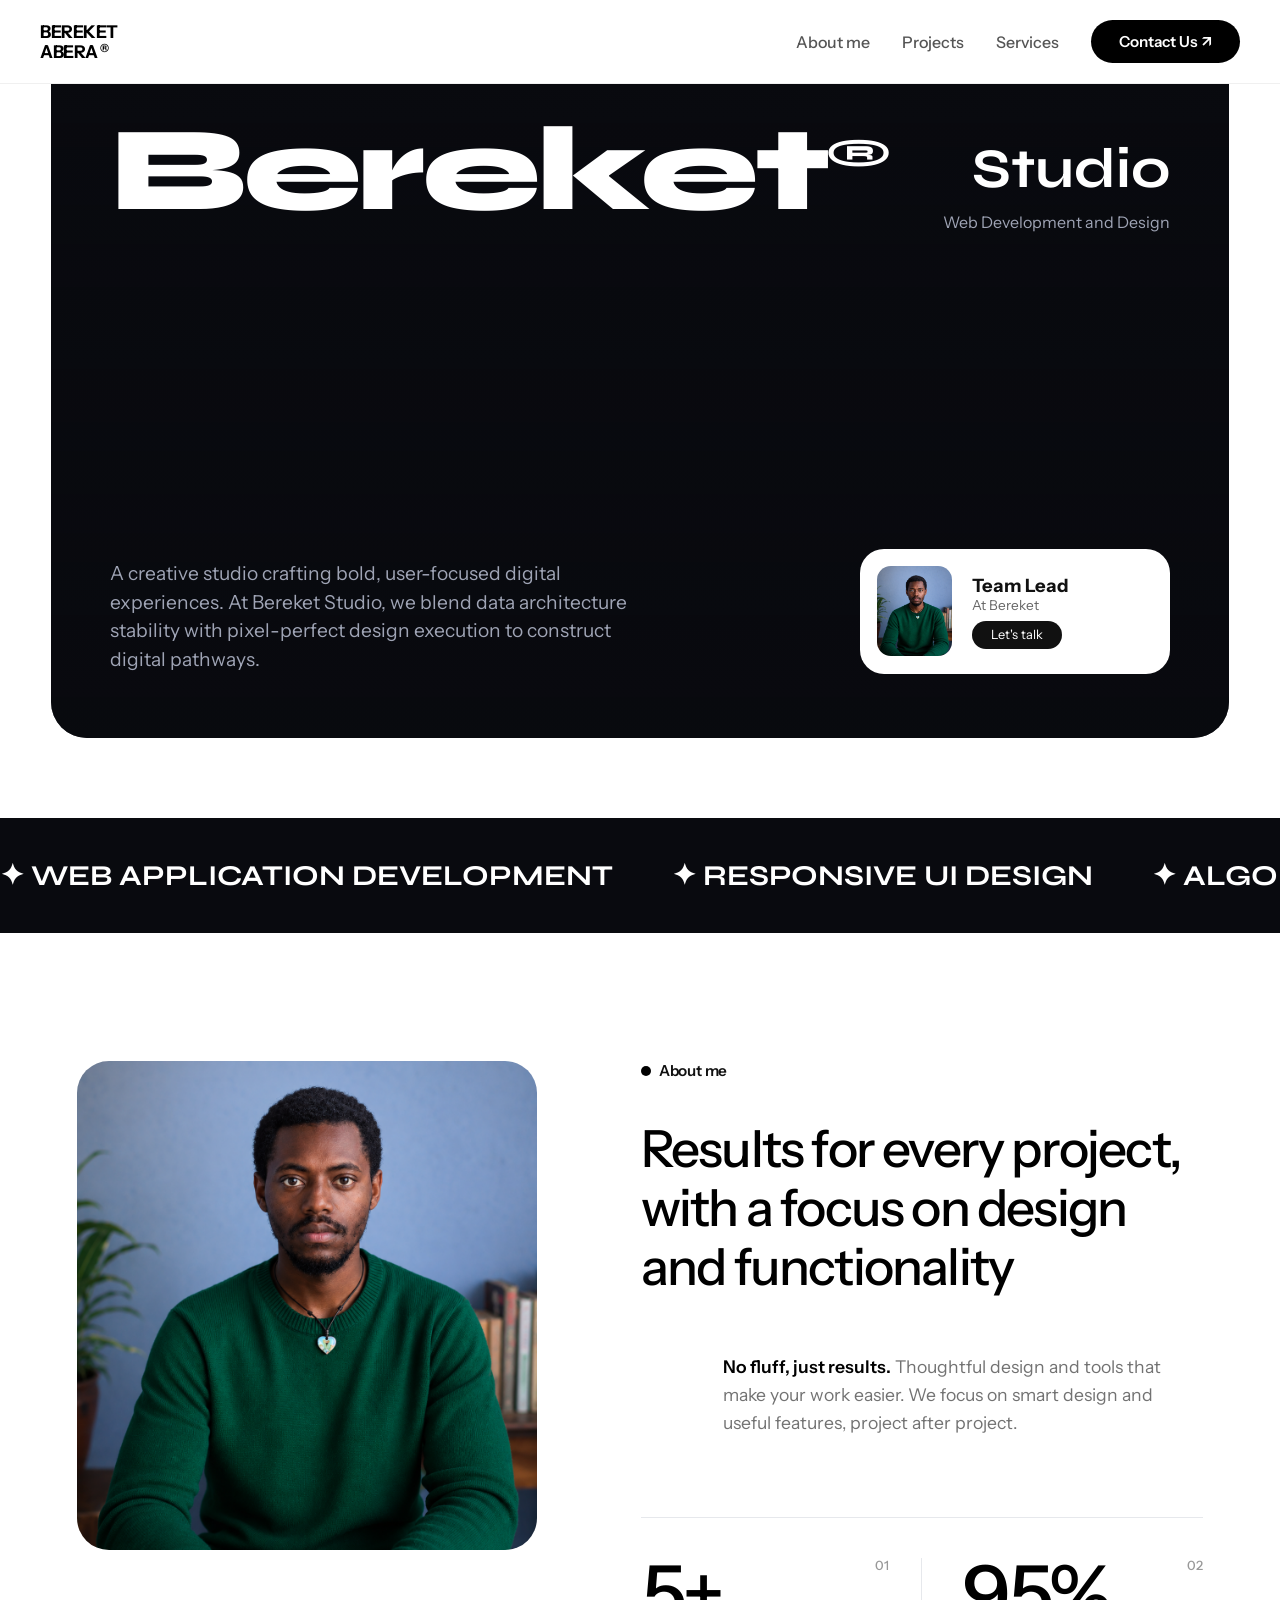
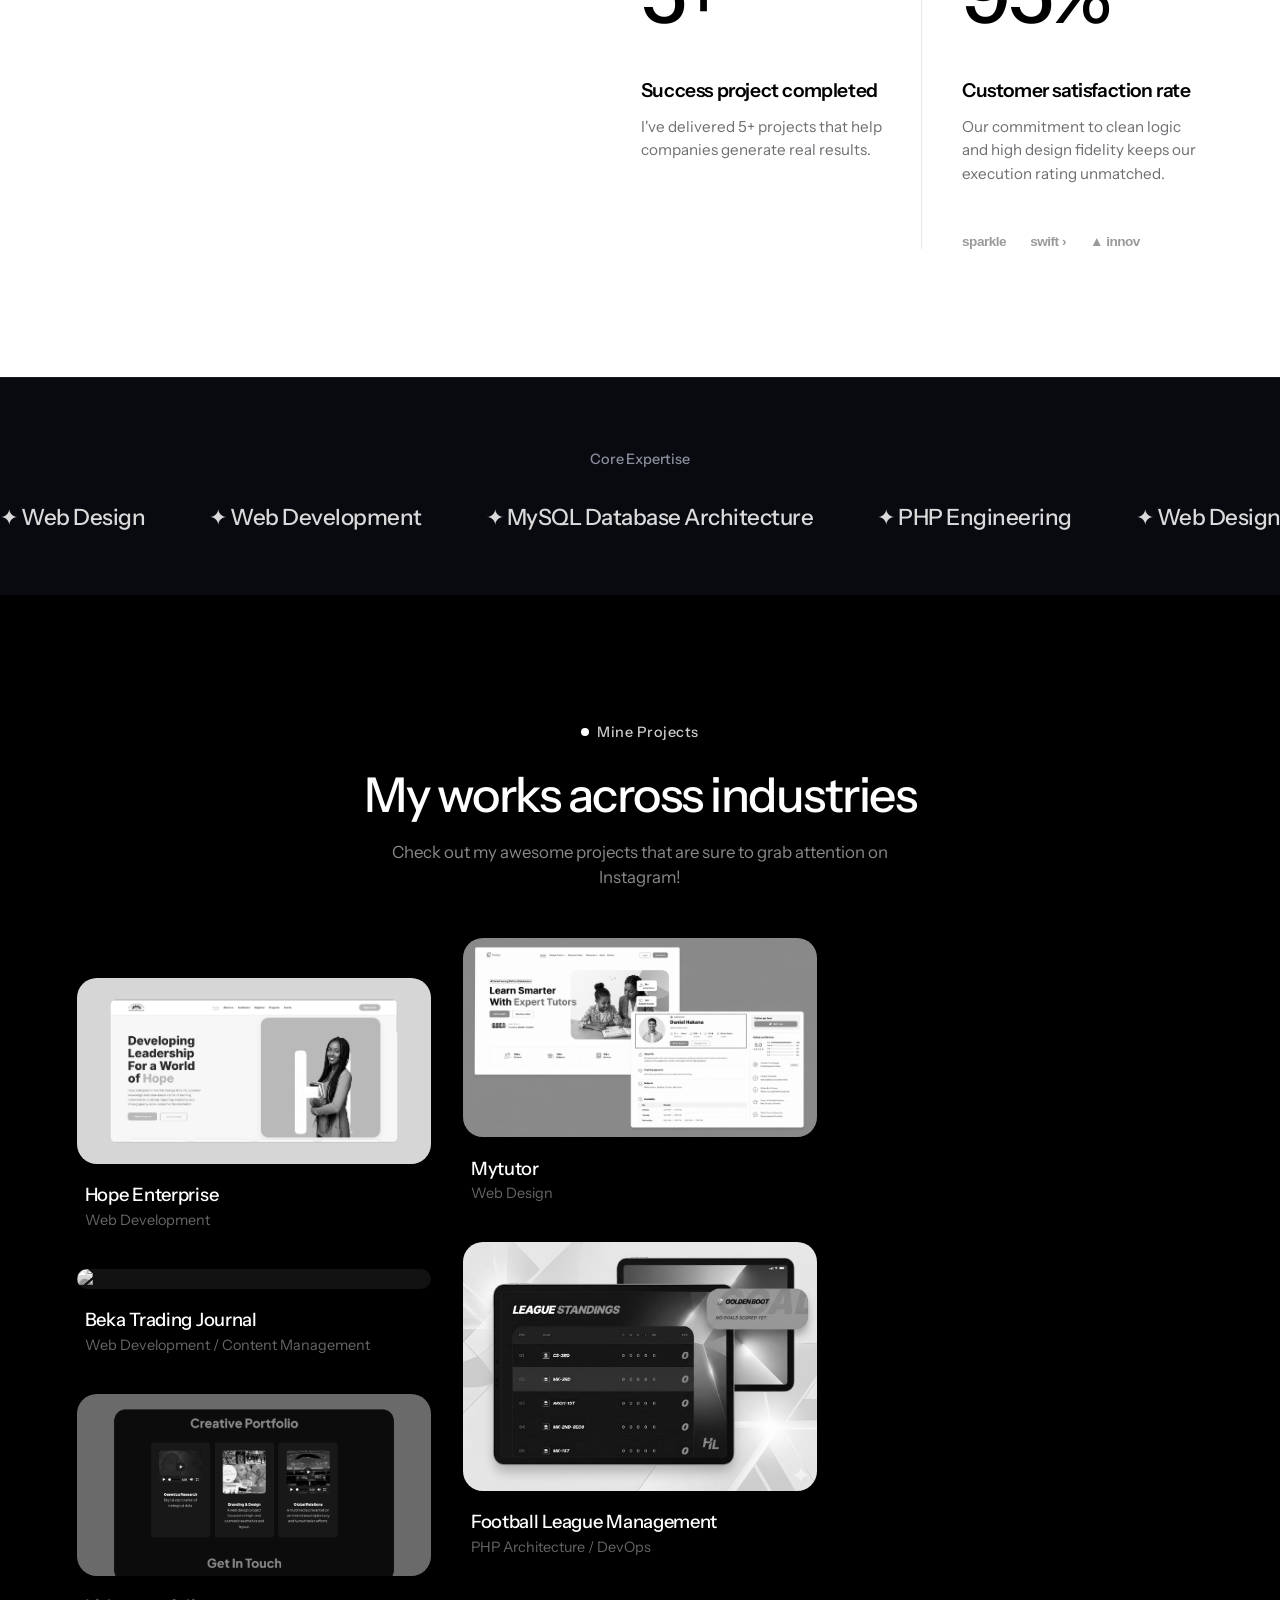
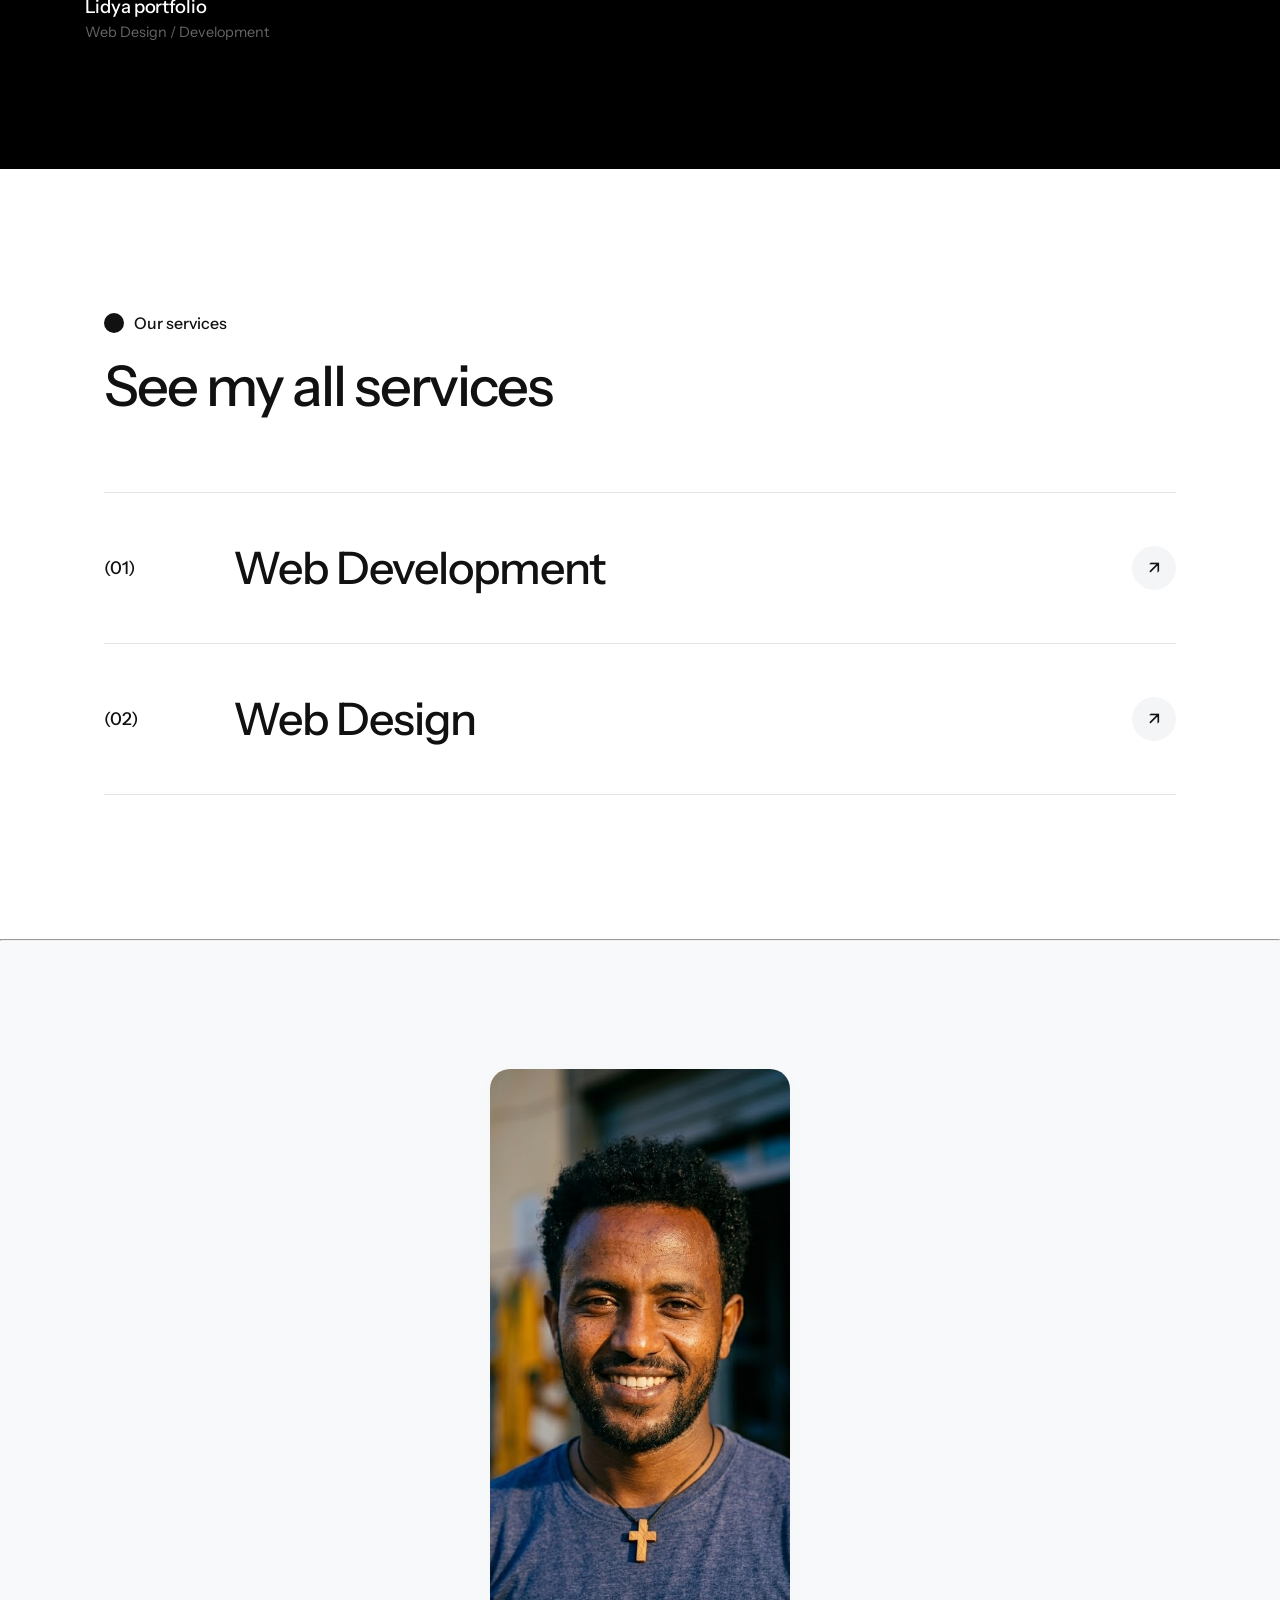
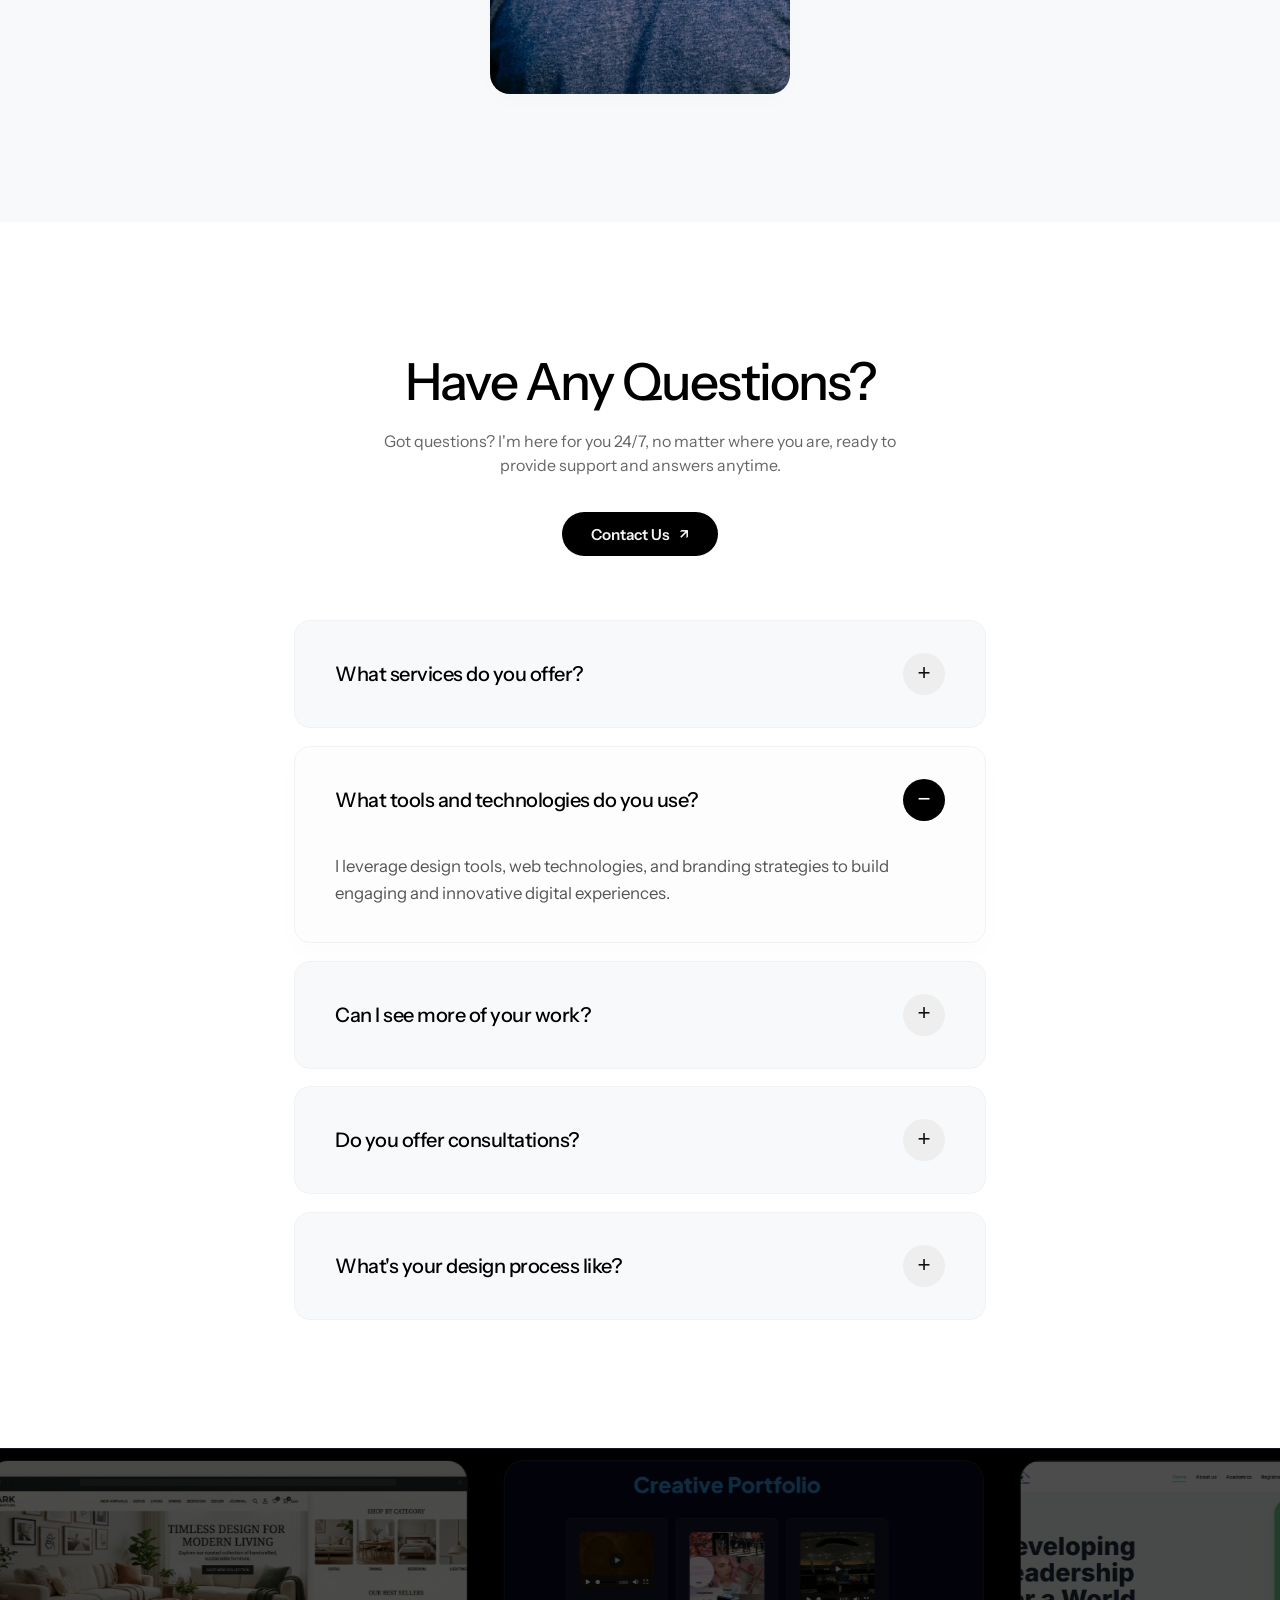
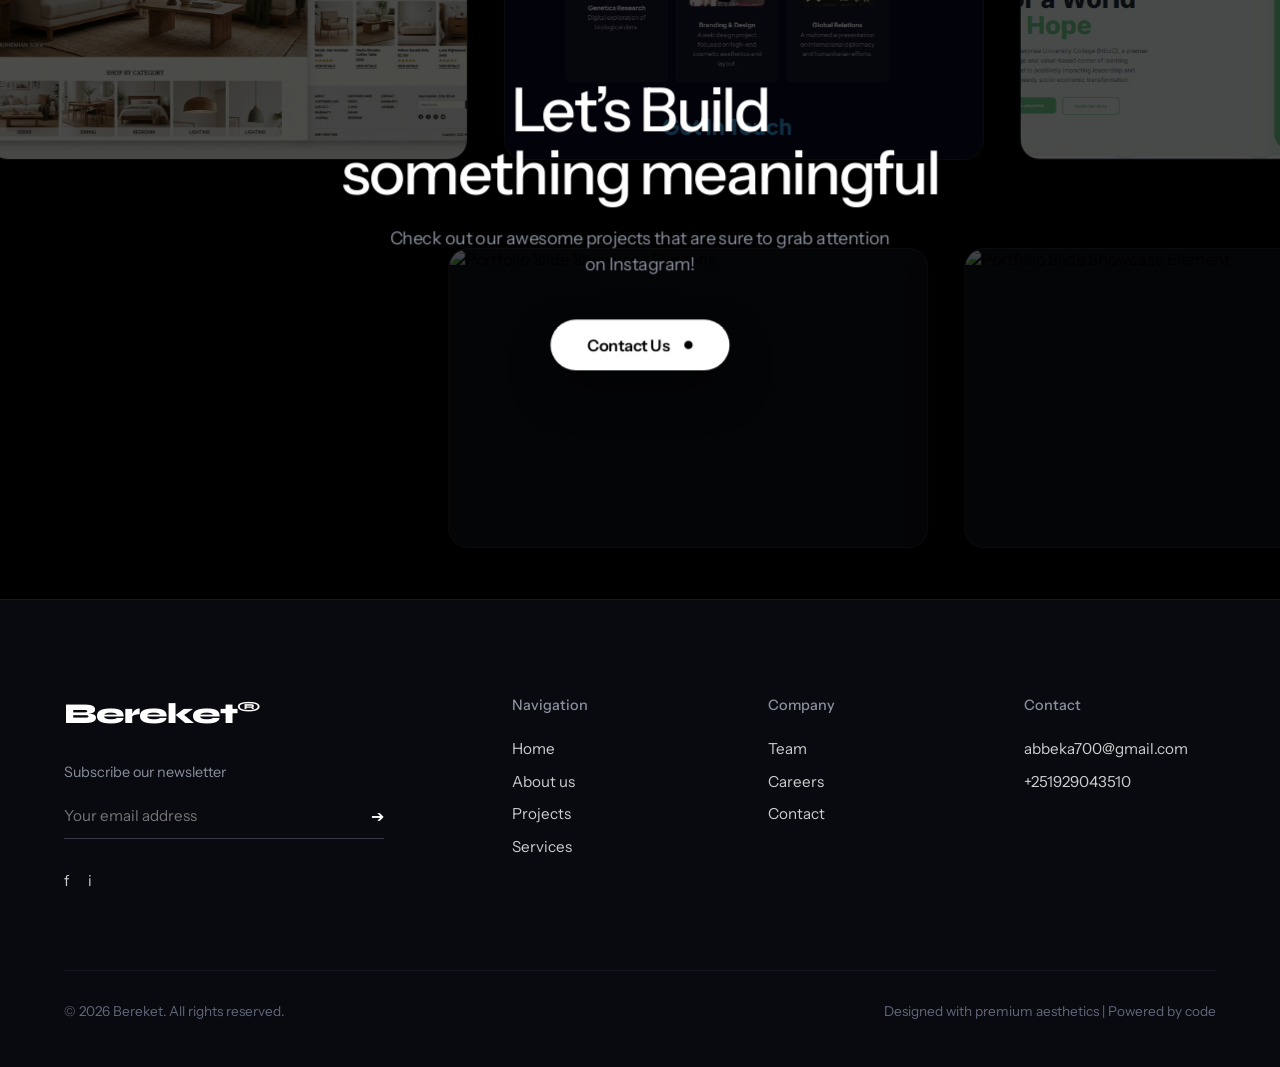
==== commit 37bc2033: "Update print statement from 'Hello' to 'Goodbye'" ====
--- a/index.html
+++ b/index.html
@@ -234,7 +234,7 @@
 
              <a href="https://abbeka700-prog.github.io/beka-journal/" class="project-card-item" target="_blank">
                 <div class="project-image-wrapper">
-                    <img src="frame 67.png" alt="Summit Bank Mobile Application Environment" class="project-img">
+                    <img src="frame 67.png" alt="trading " class="project-img">
                     <div class="project-hover-overlay">
                         <div class="view-case-study-btn">View Case Study <span class="arrow-icon">↗</span></div>
                     </div>
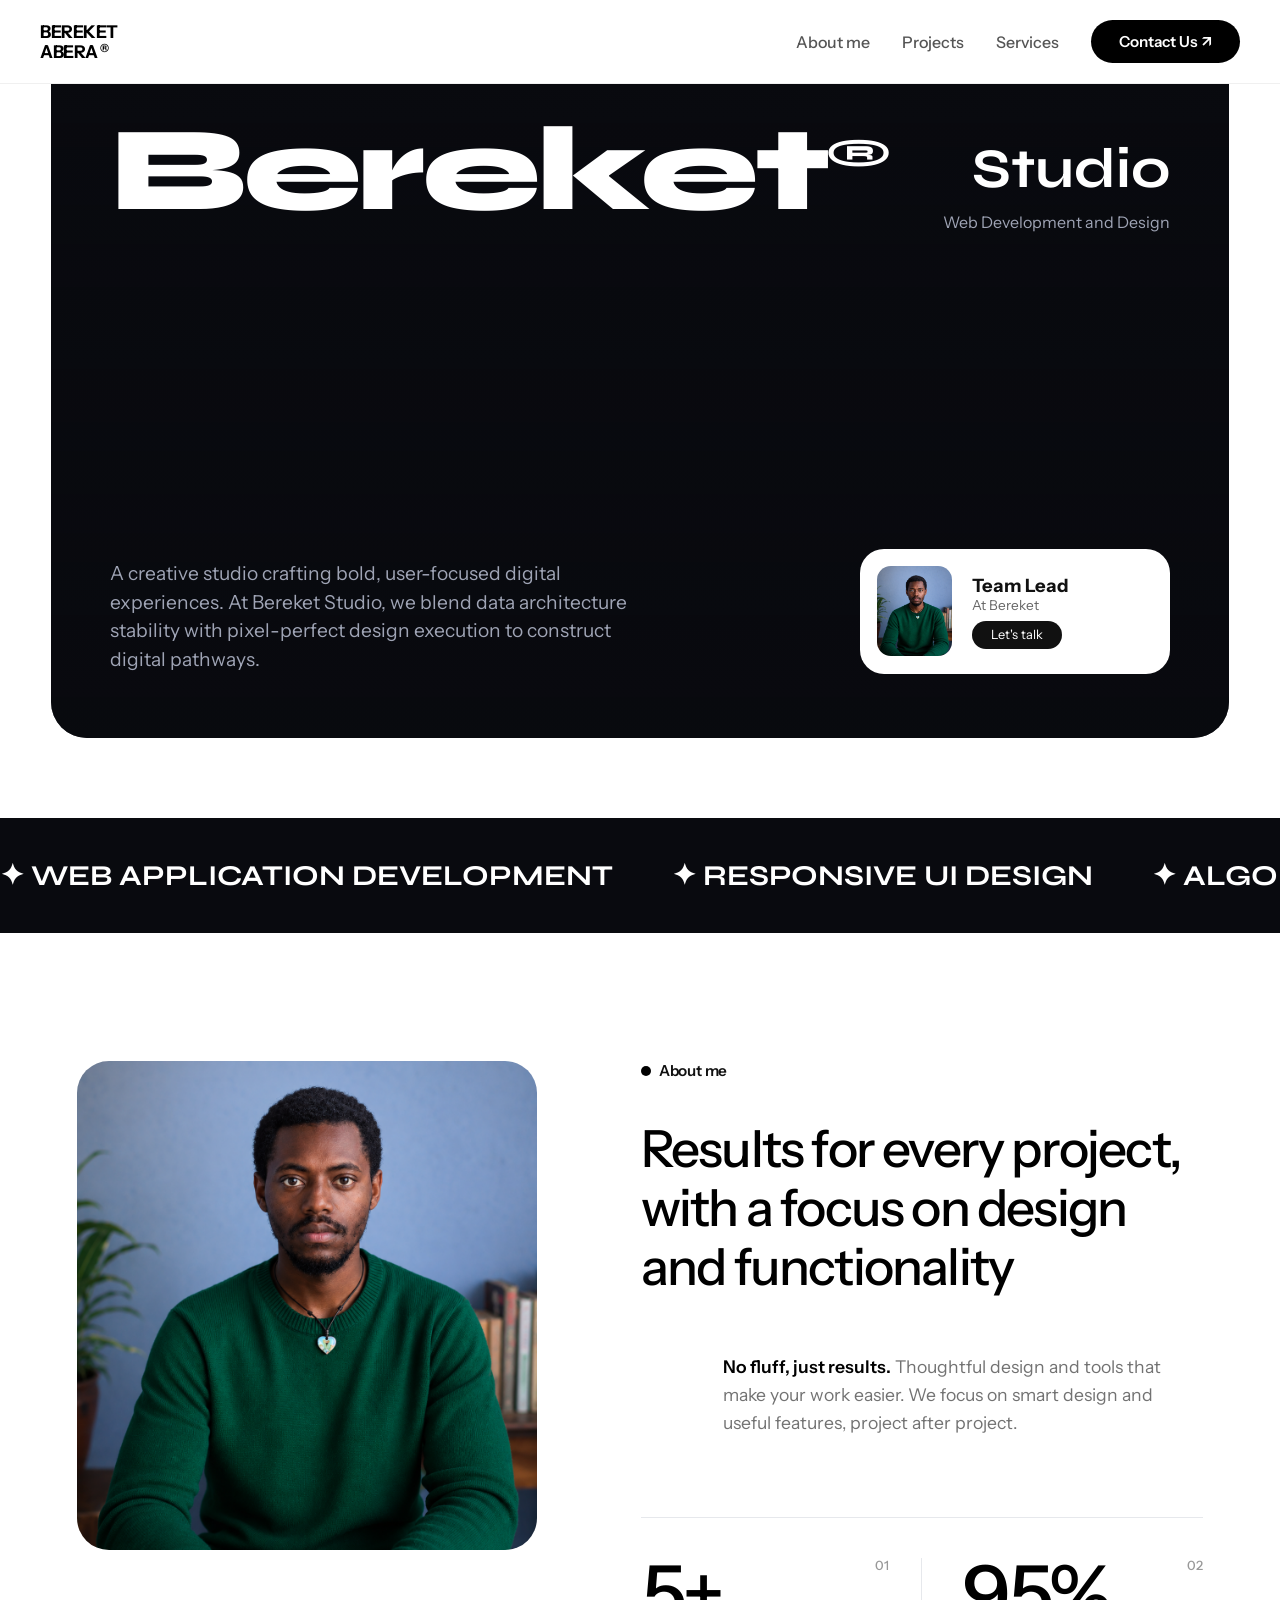
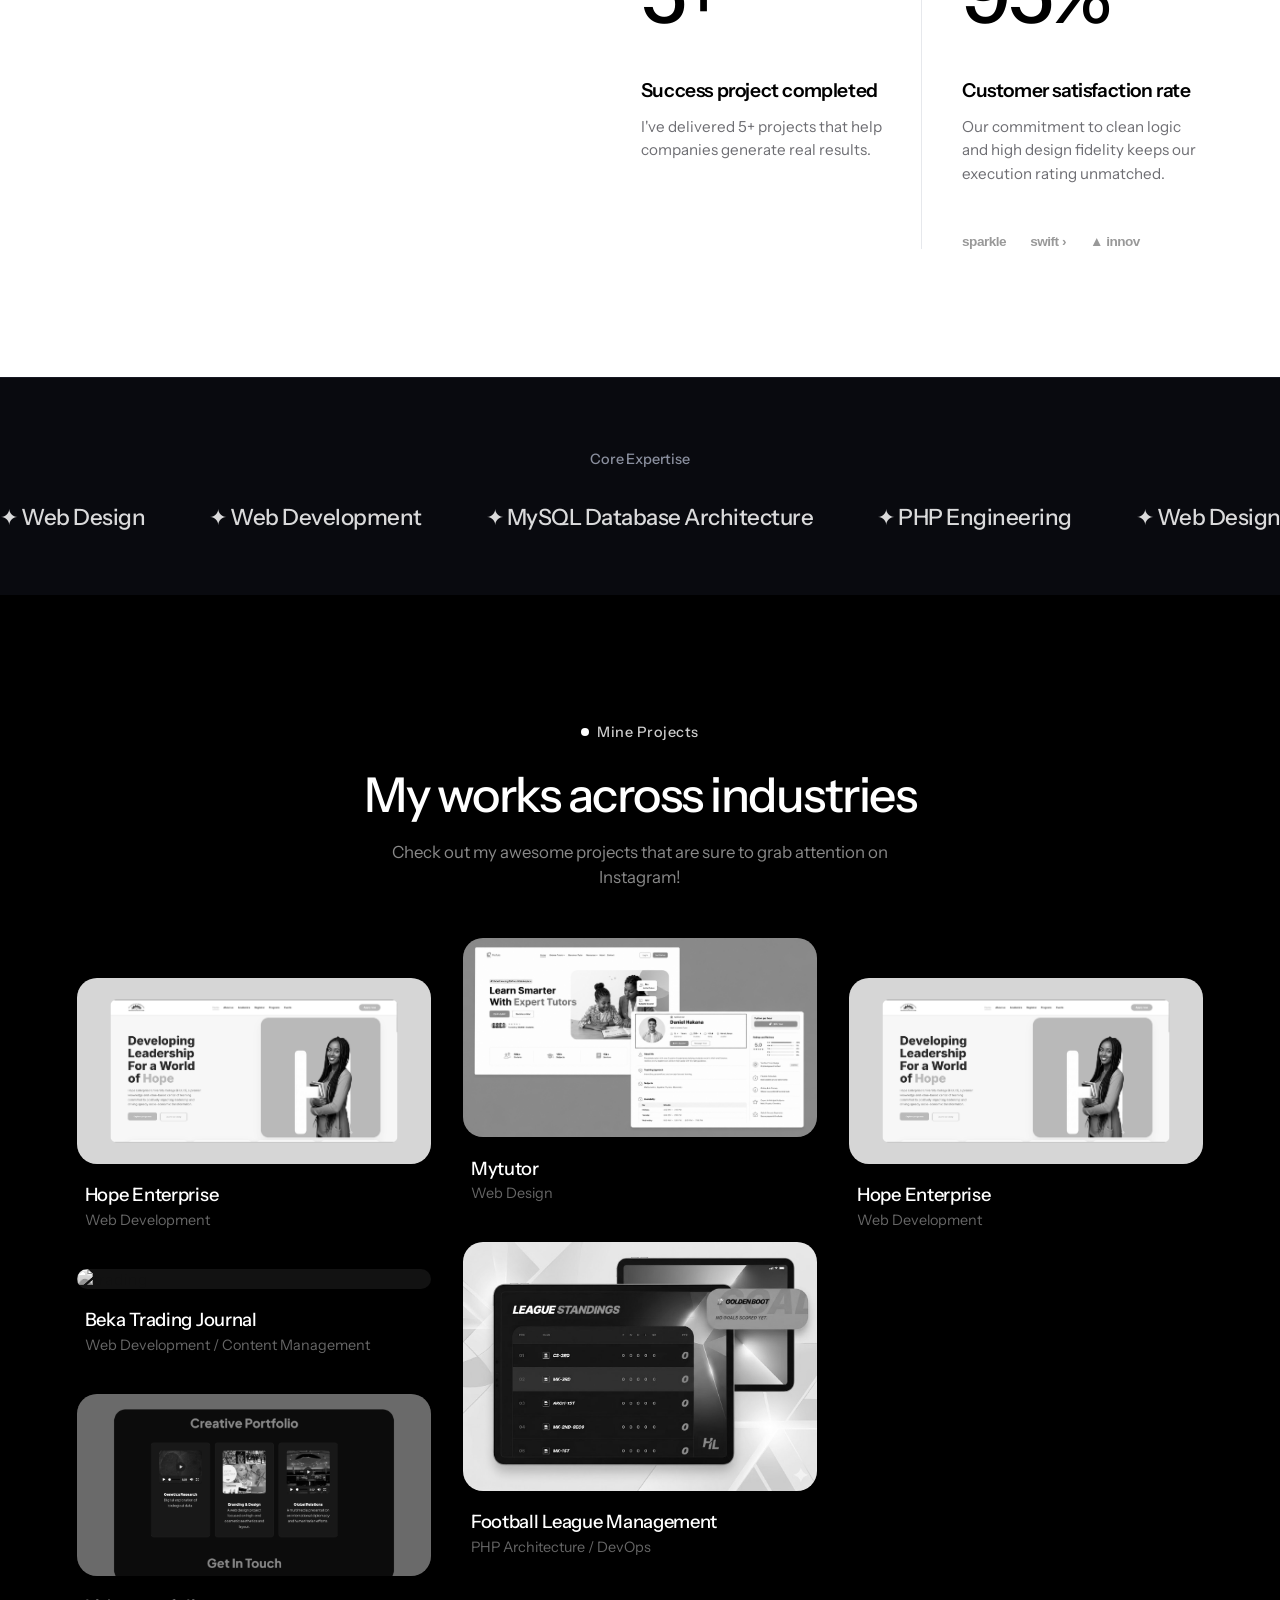
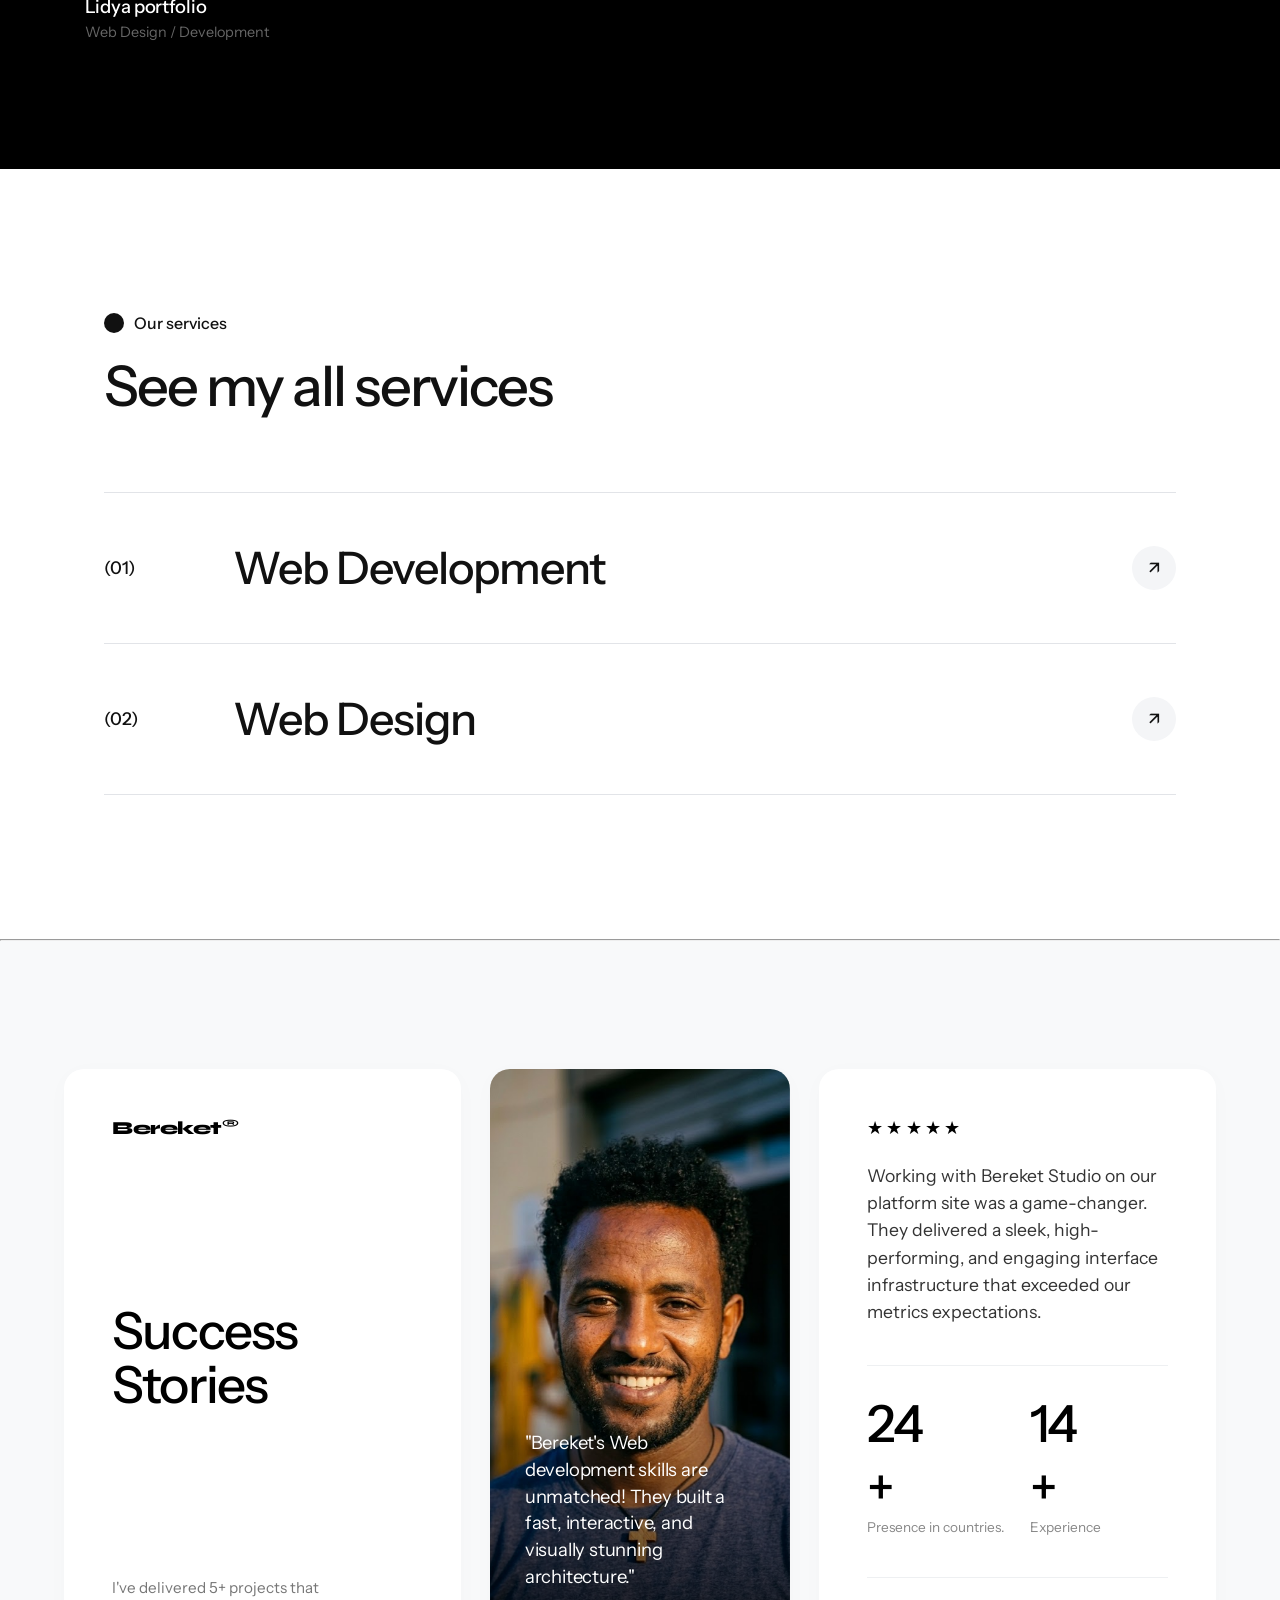
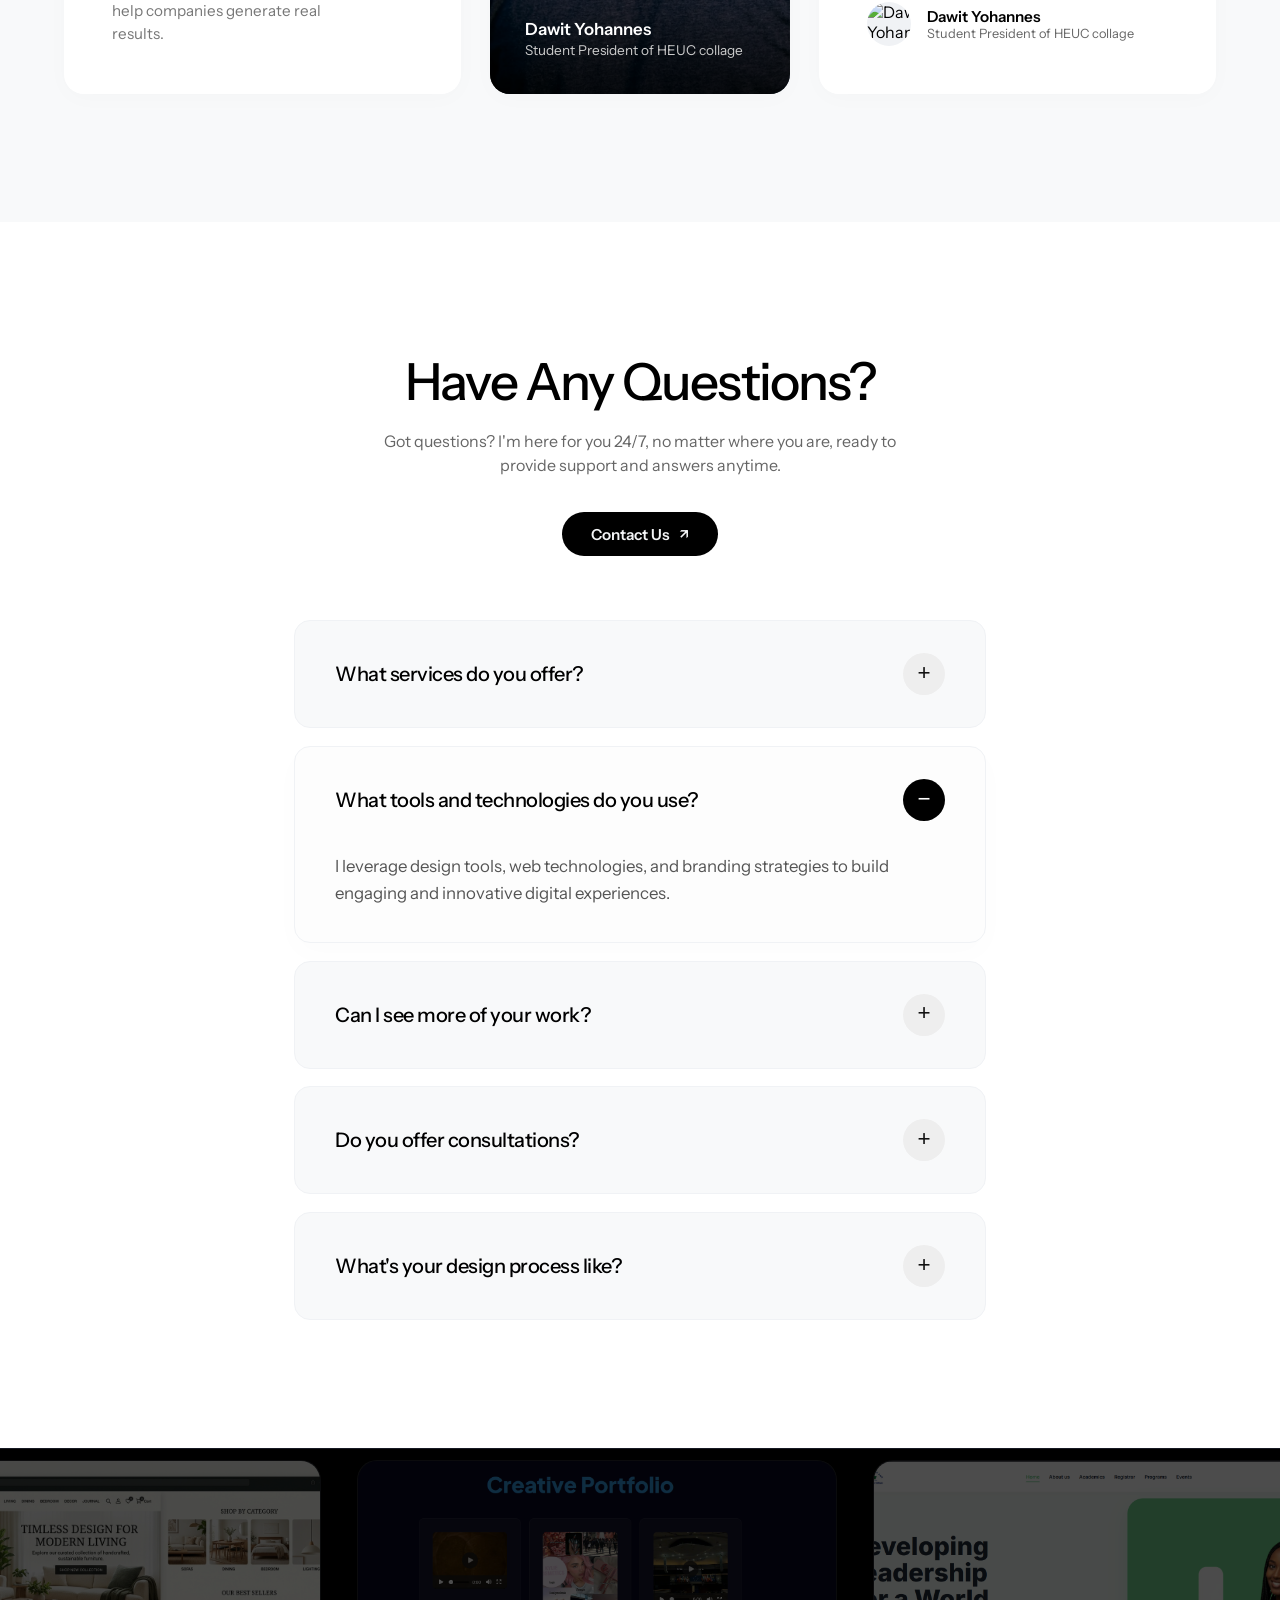
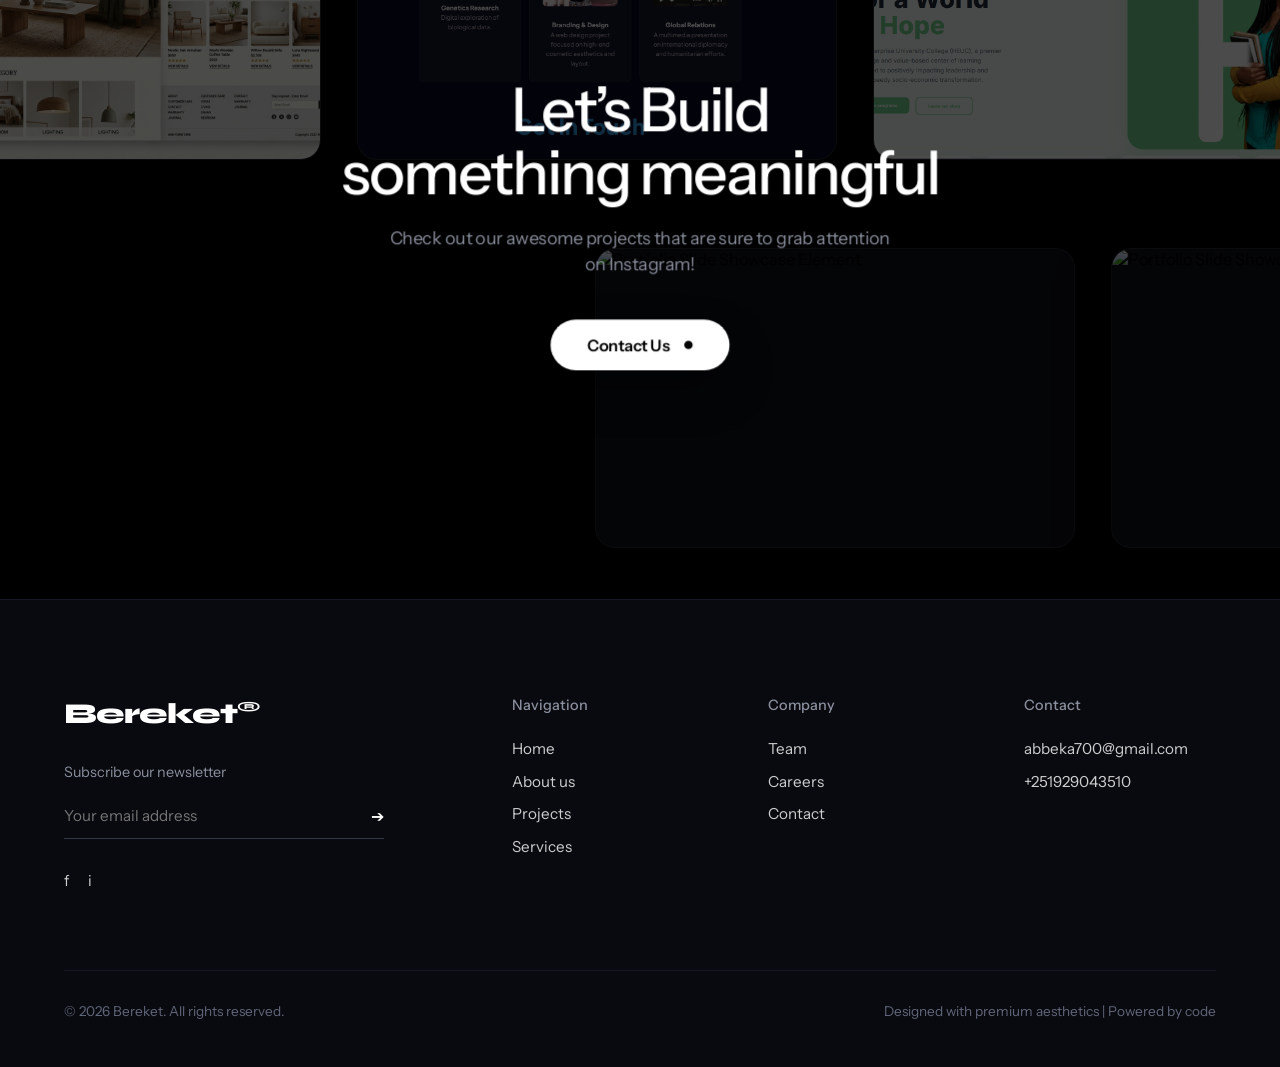
==== commit 6b48f25e: "Update print statement from 'Hello' to 'Goodbye'" ====
--- a/index.html
+++ b/index.html
@@ -291,7 +291,18 @@
         </div>
 
         <div class="masonry-column">
-            
+                  <a href="https://abbeka700-prog.github.io/hope-enterprise-collage/" class="project-card-item" target="_blank">
+                <div class="project-image-wrapper">
+                    <img src="Frame 65 (1).png" alt="Hope Enterprise Web Interface UIX" class="project-img">
+                    <div class="project-hover-overlay">
+                        <div class="view-case-study-btn">View Case Study <span class="arrow-icon">↗</span></div>
+                    </div>
+                </div>
+                <div class="project-meta-details">
+                    <h3>Hope Enterprise</h3>
+                    <p>Web  Development</p>
+                </div>
+            </a>
          
          
 
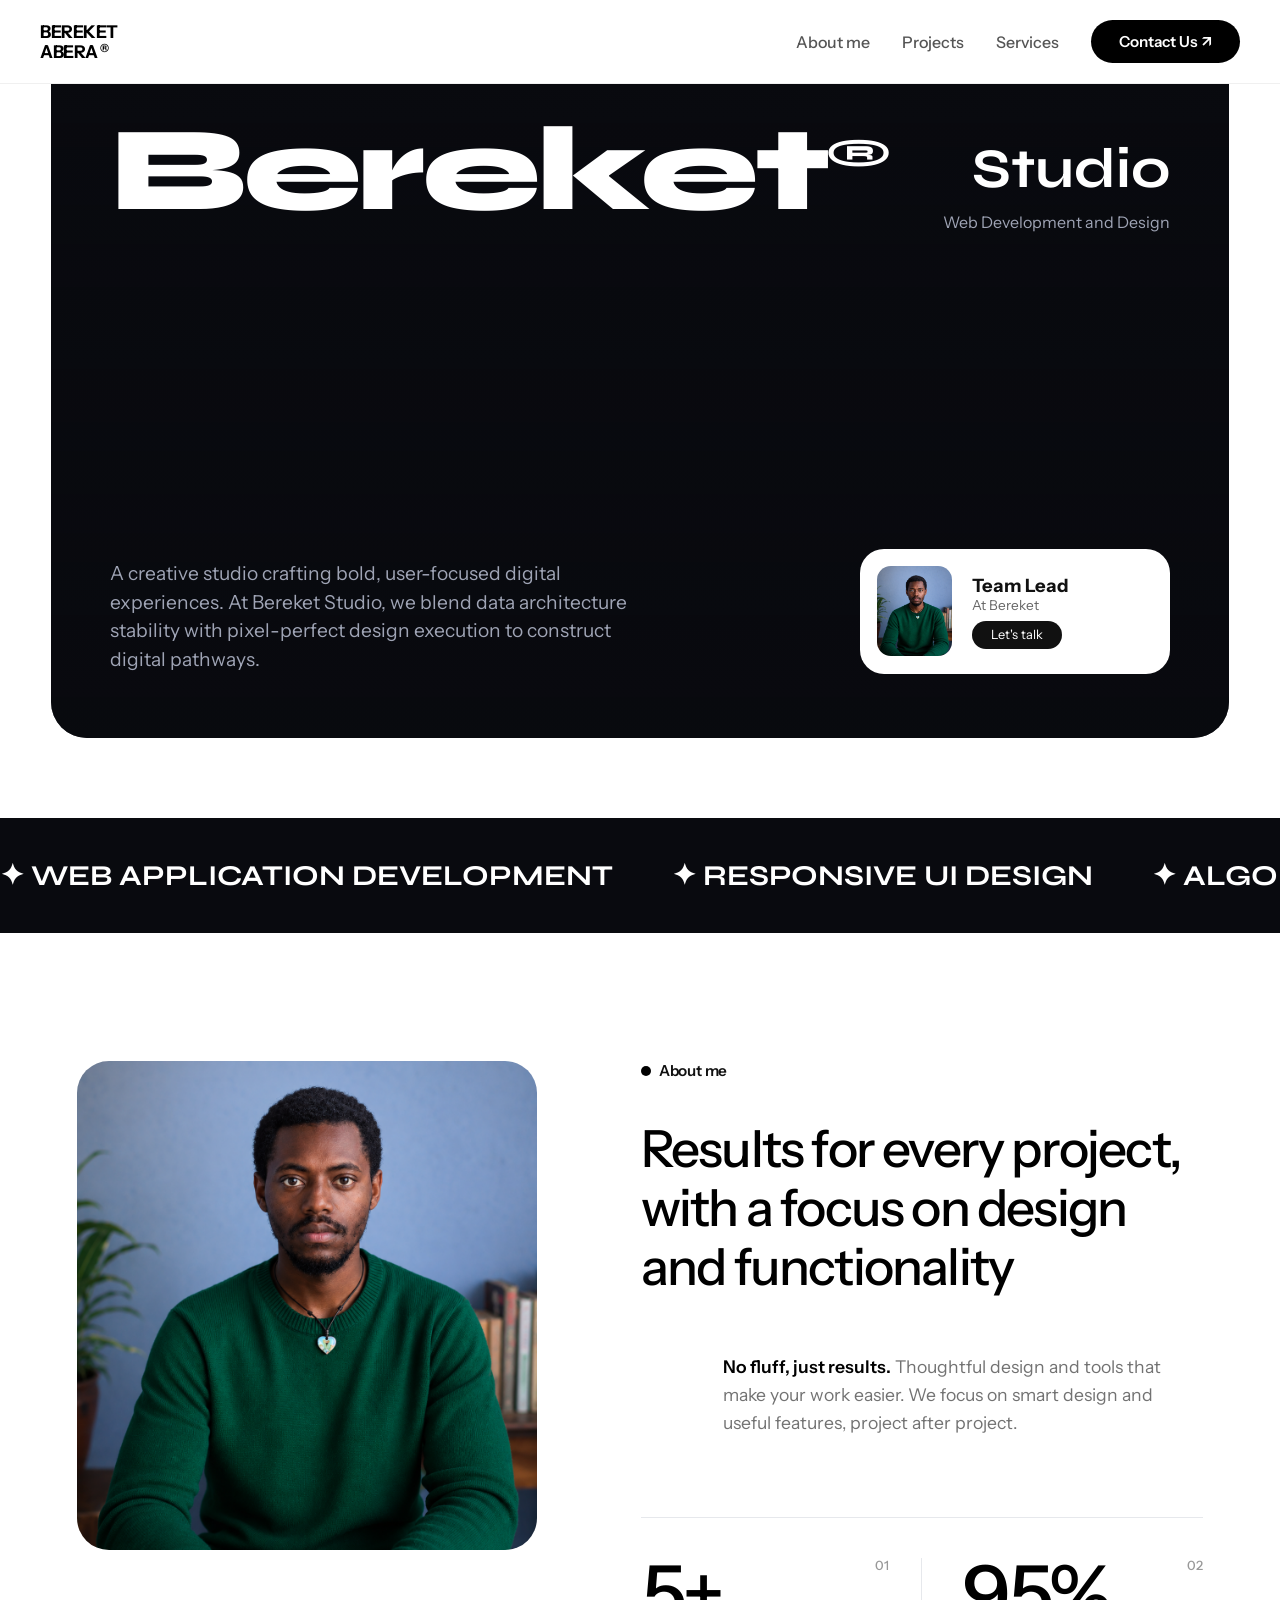
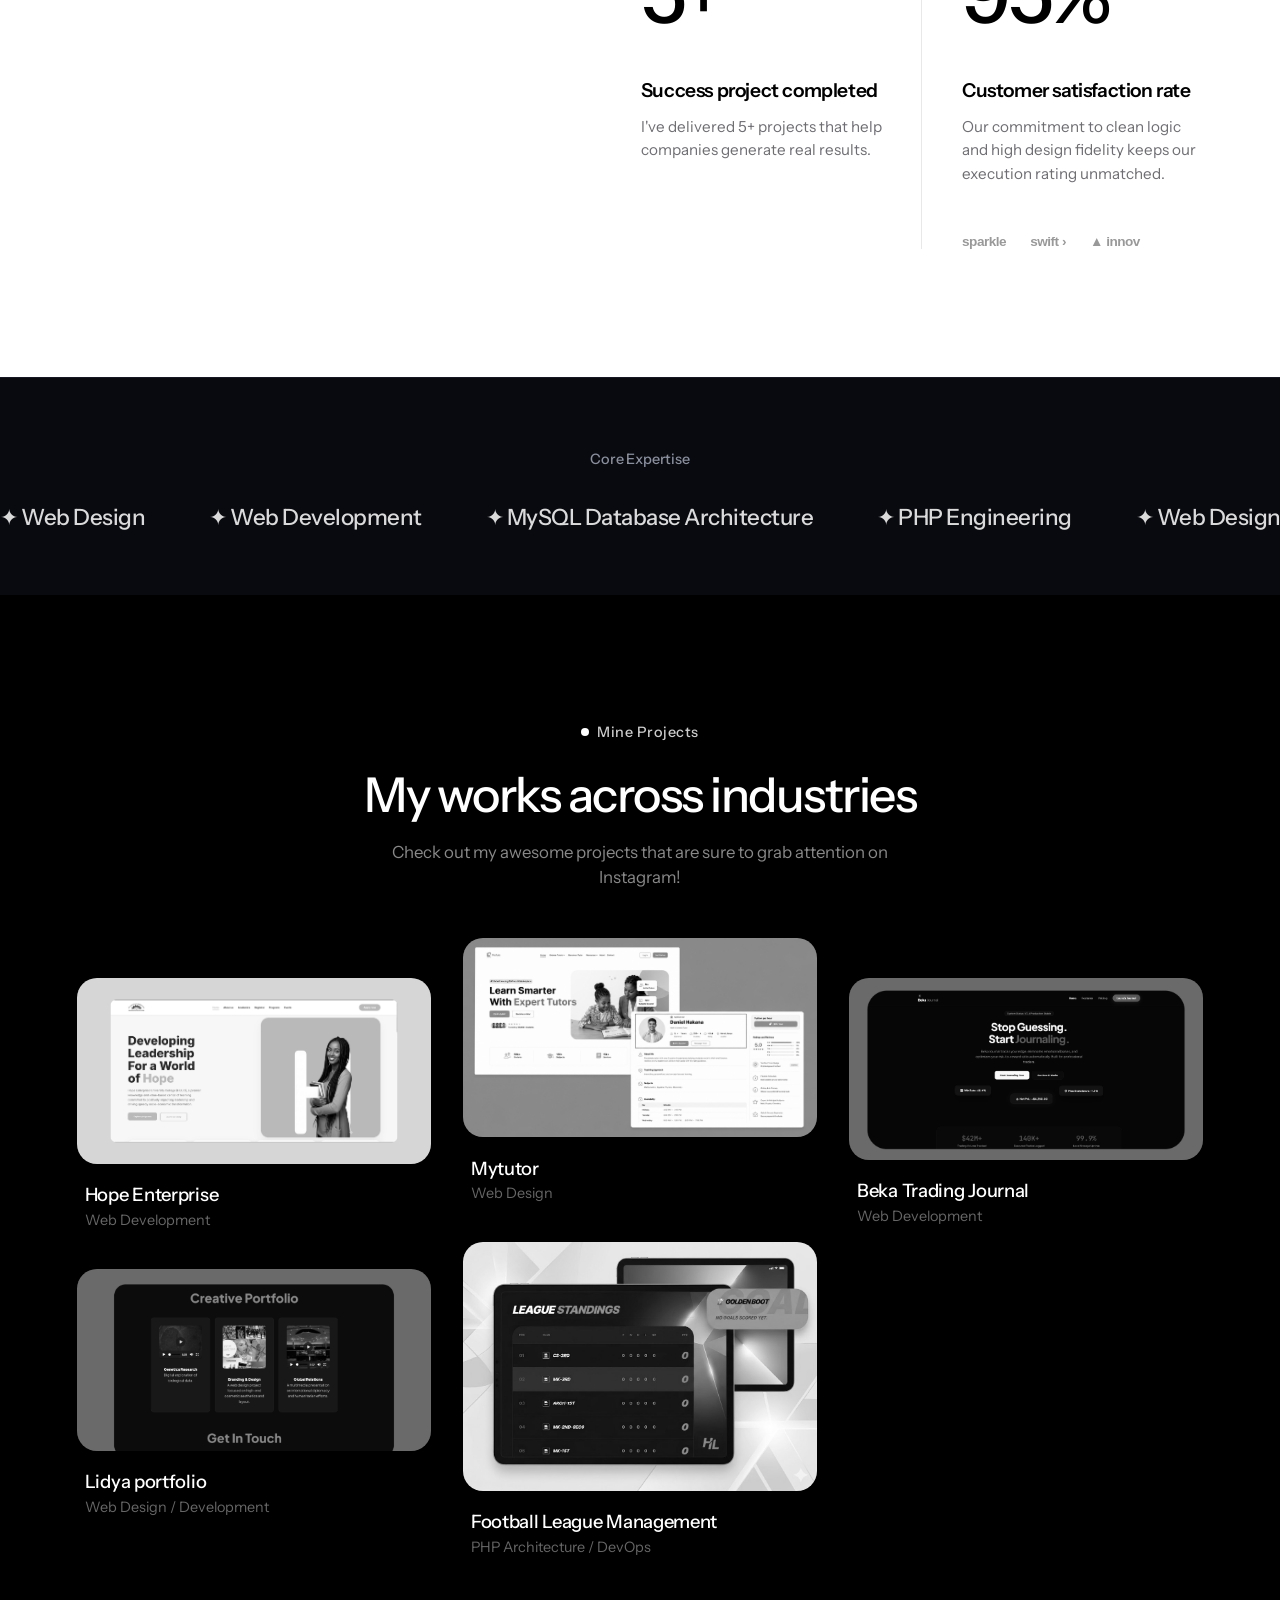
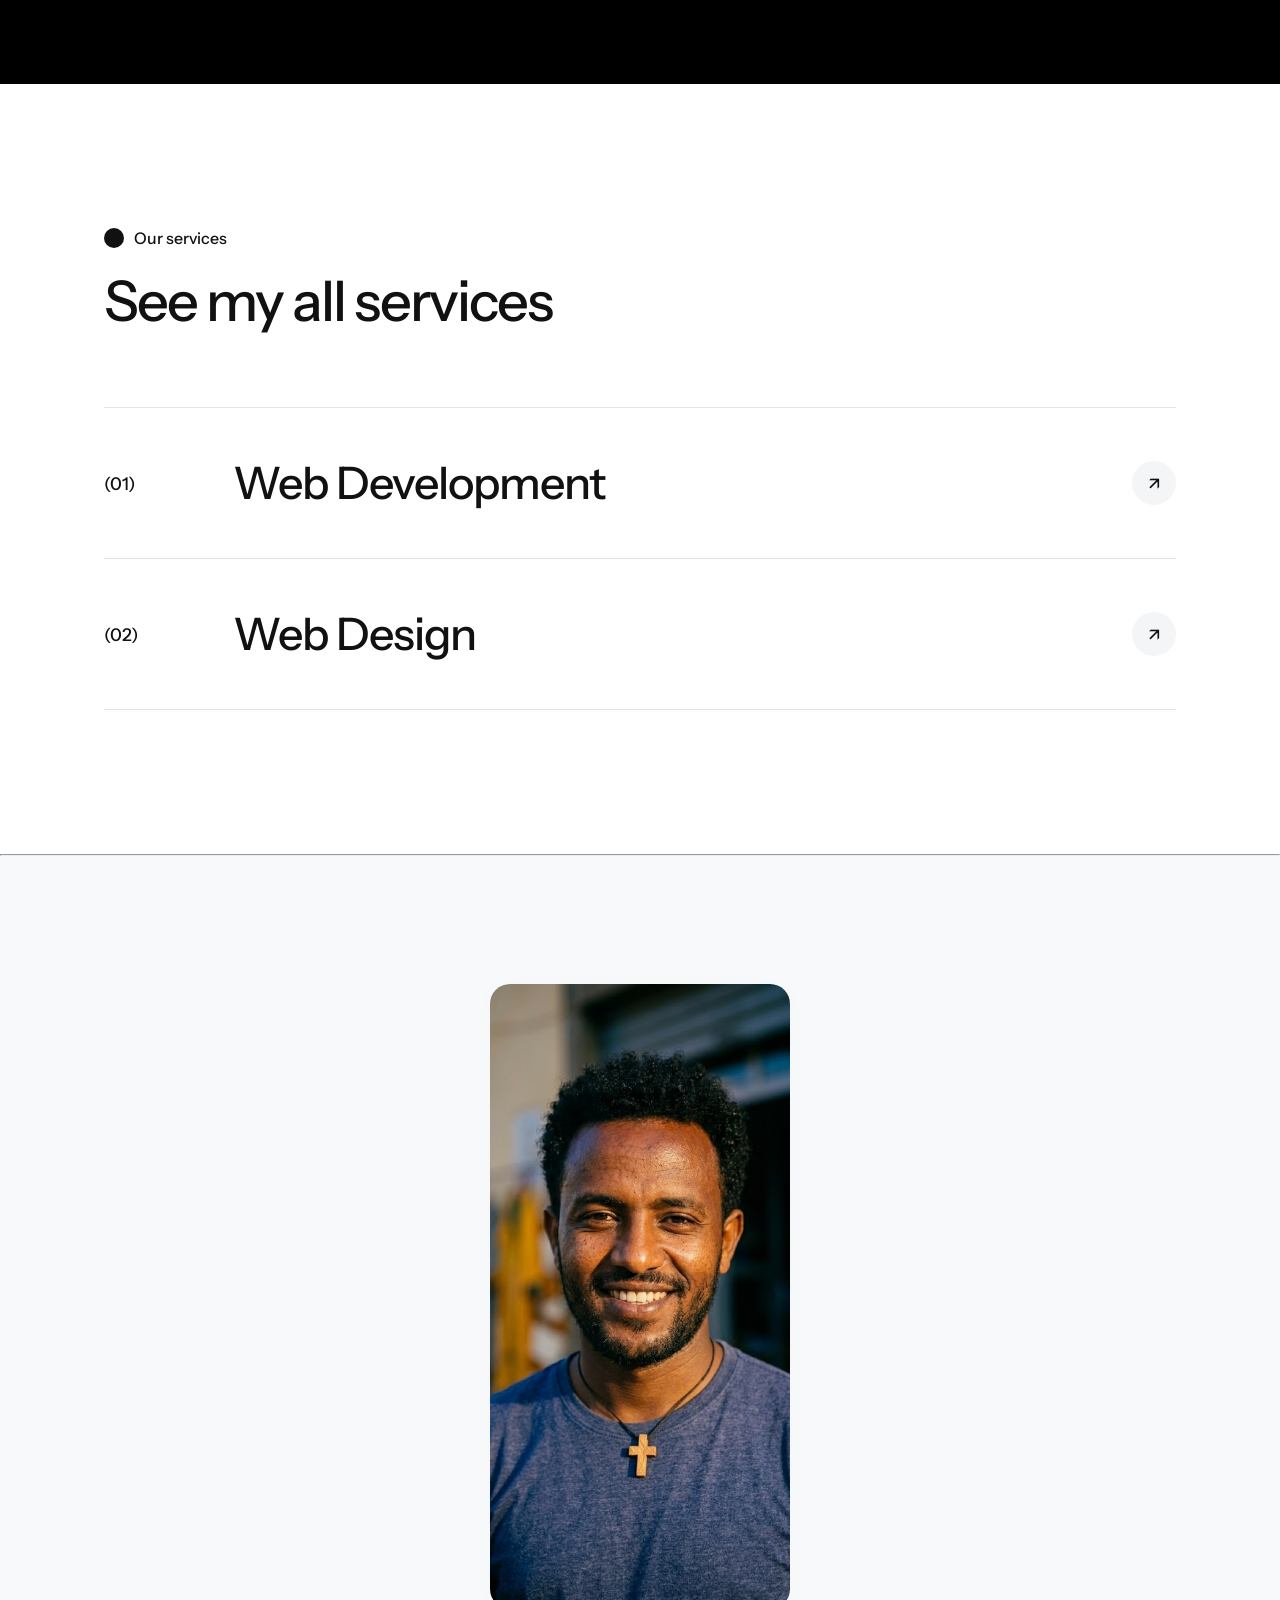
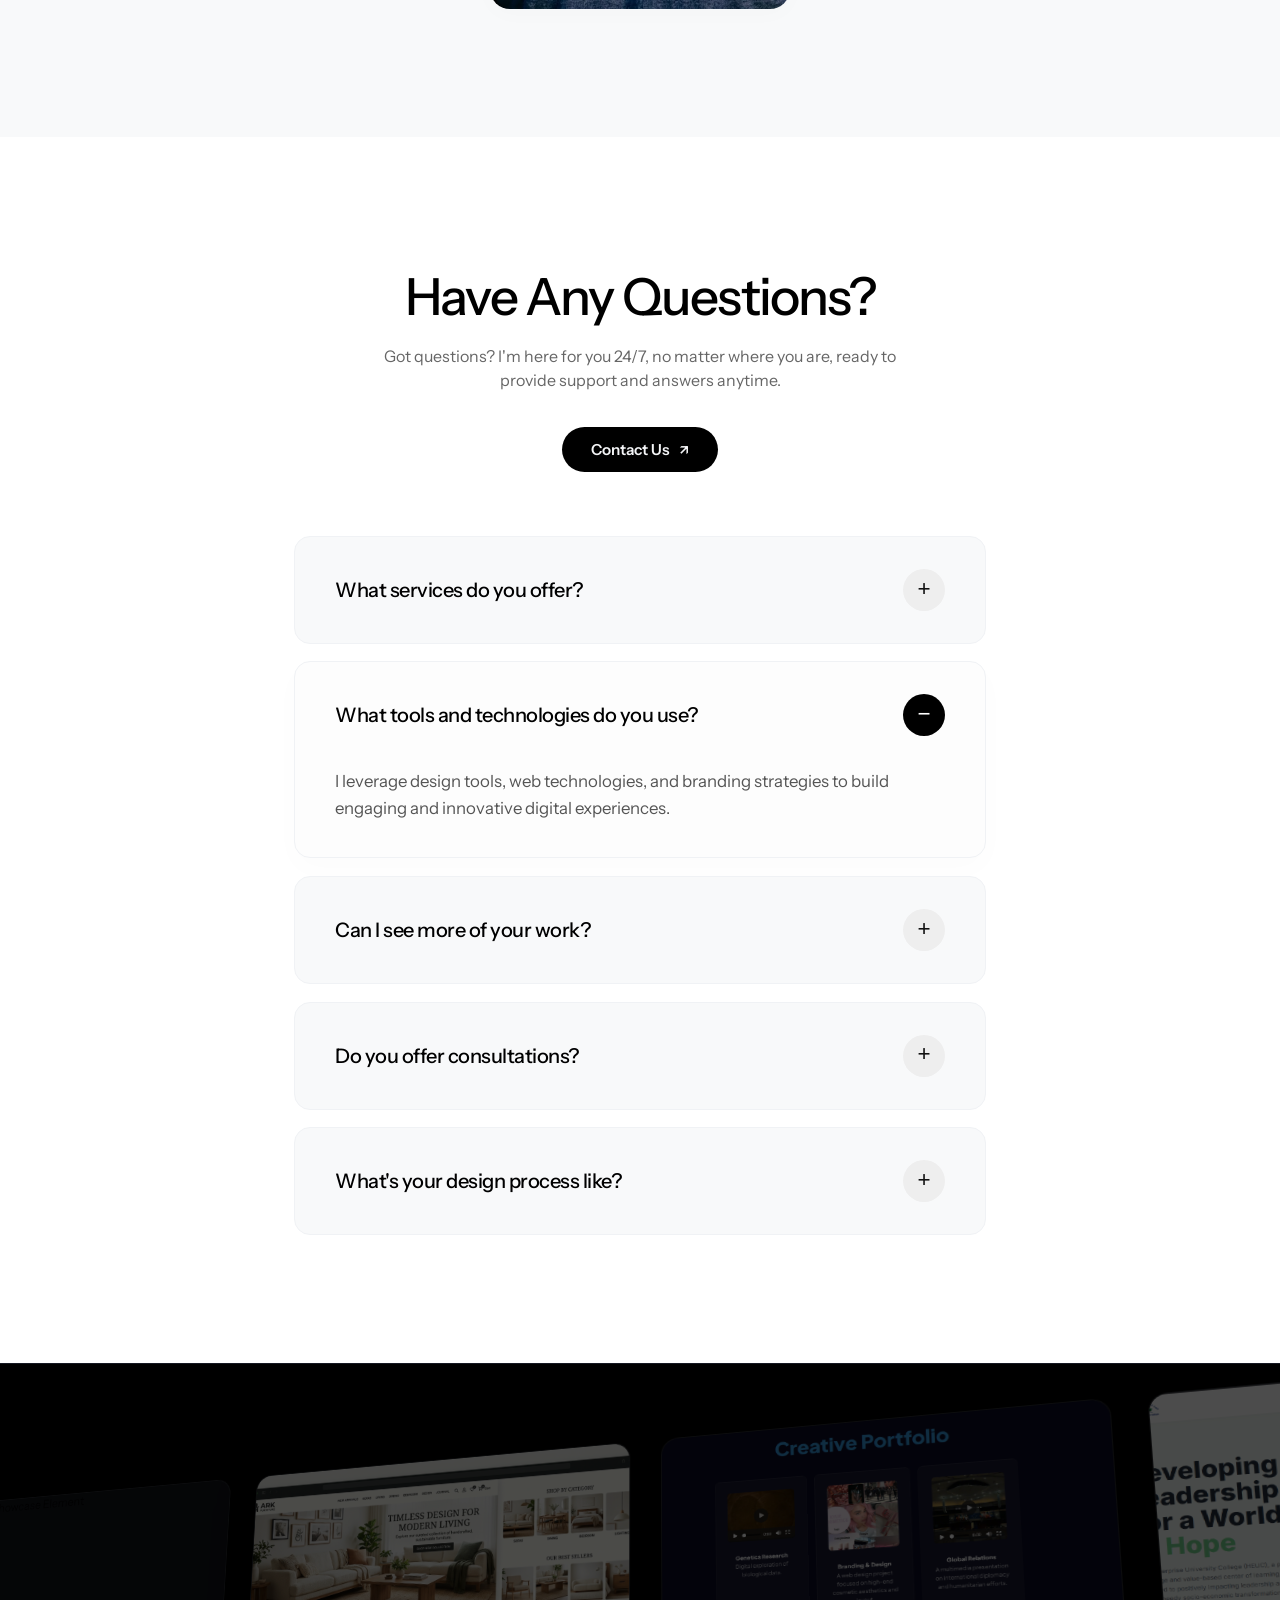
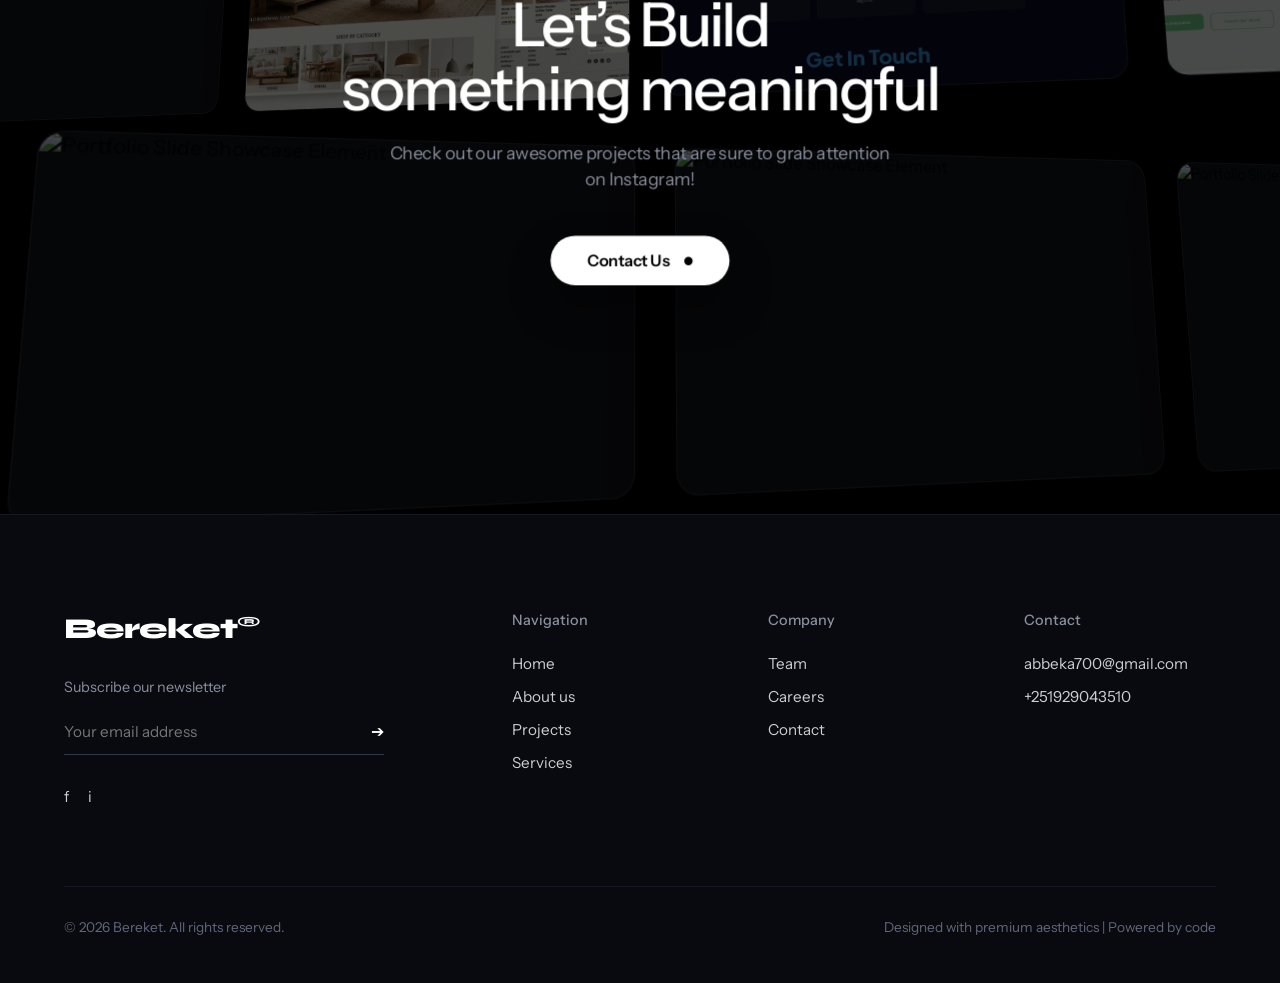
==== commit 21cd95d9: "Update print statement from 'Hello' to 'Goodbye'" ====
--- a/index.html
+++ b/index.html
@@ -231,20 +231,7 @@
                     <p>Web  Development</p>
                 </div>
             </a>
-
-             <a href="https://abbeka700-prog.github.io/beka-journal/" class="project-card-item" target="_blank">
-                <div class="project-image-wrapper">
-                    <img src="frame 67.png" alt="trading " class="project-img">
-                    <div class="project-hover-overlay">
-                        <div class="view-case-study-btn">View Case Study <span class="arrow-icon">↗</span></div>
-                    </div>
-                </div>
-                <div class="project-meta-details">
-                    <h3>Beka Trading Journal</h3>
-                    <p>Web Development / Content Management</p>
-                </div>
-            </a>
-    
+ 
              <a href="https://abbeka700-prog.github.io/lidiya-site/" class="project-card-item">
                 <div class="project-image-wrapper">
                     <img src="Frame 66.png" alt="E-Commerce Interface Concept" class="project-img">
@@ -291,15 +278,15 @@
         </div>
 
         <div class="masonry-column">
-                  <a href="https://abbeka700-prog.github.io/hope-enterprise-collage/" class="project-card-item" target="_blank">
+                  <a href="https://abbeka700-prog.github.io/beka-journal/" class="project-card-item" target="_blank">
                 <div class="project-image-wrapper">
-                    <img src="Frame 65 (1).png" alt="Hope Enterprise Web Interface UIX" class="project-img">
+                    <img src="Frame 67 (1).png" alt="Hope Enterprise Web Interface UIX" class="project-img">
                     <div class="project-hover-overlay">
                         <div class="view-case-study-btn">View Case Study <span class="arrow-icon">↗</span></div>
                     </div>
                 </div>
                 <div class="project-meta-details">
-                    <h3>Hope Enterprise</h3>
+                    <h3>Beka Trading Journal</h3>
                     <p>Web  Development</p>
                 </div>
             </a>
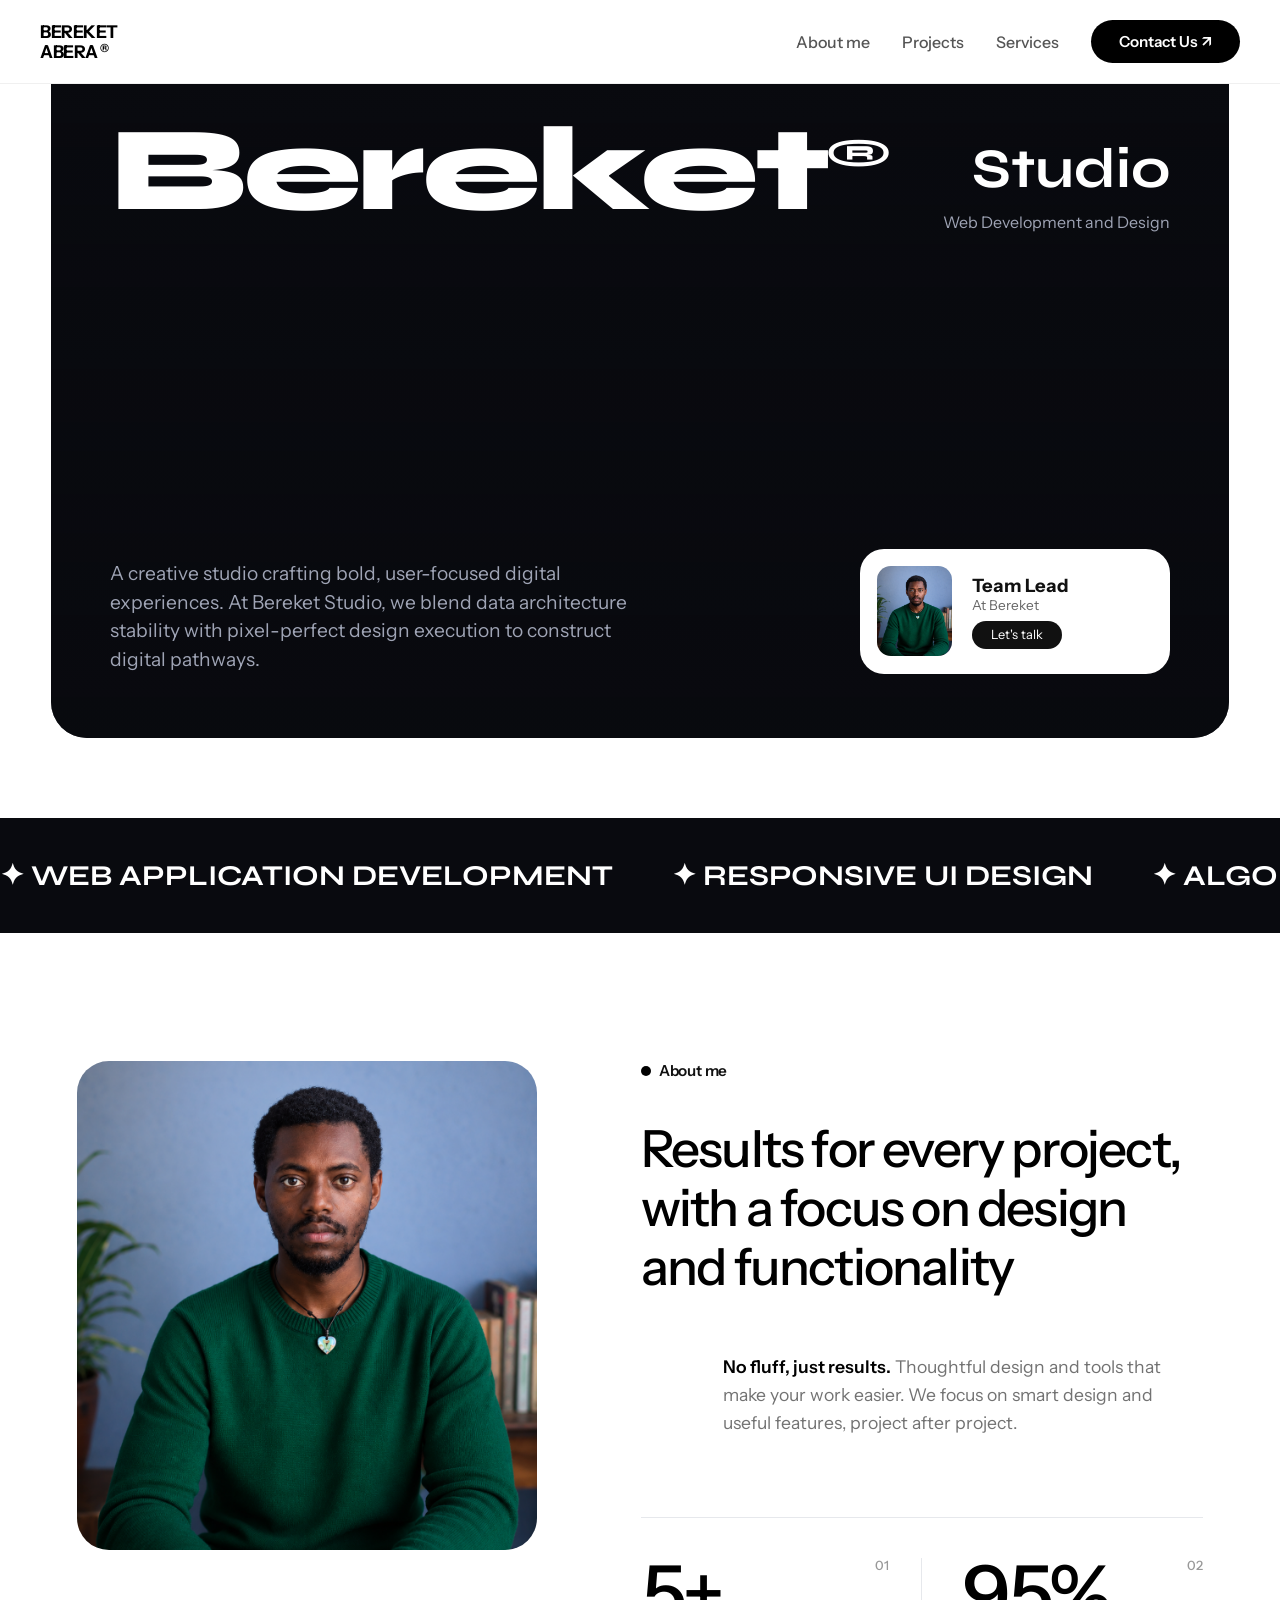
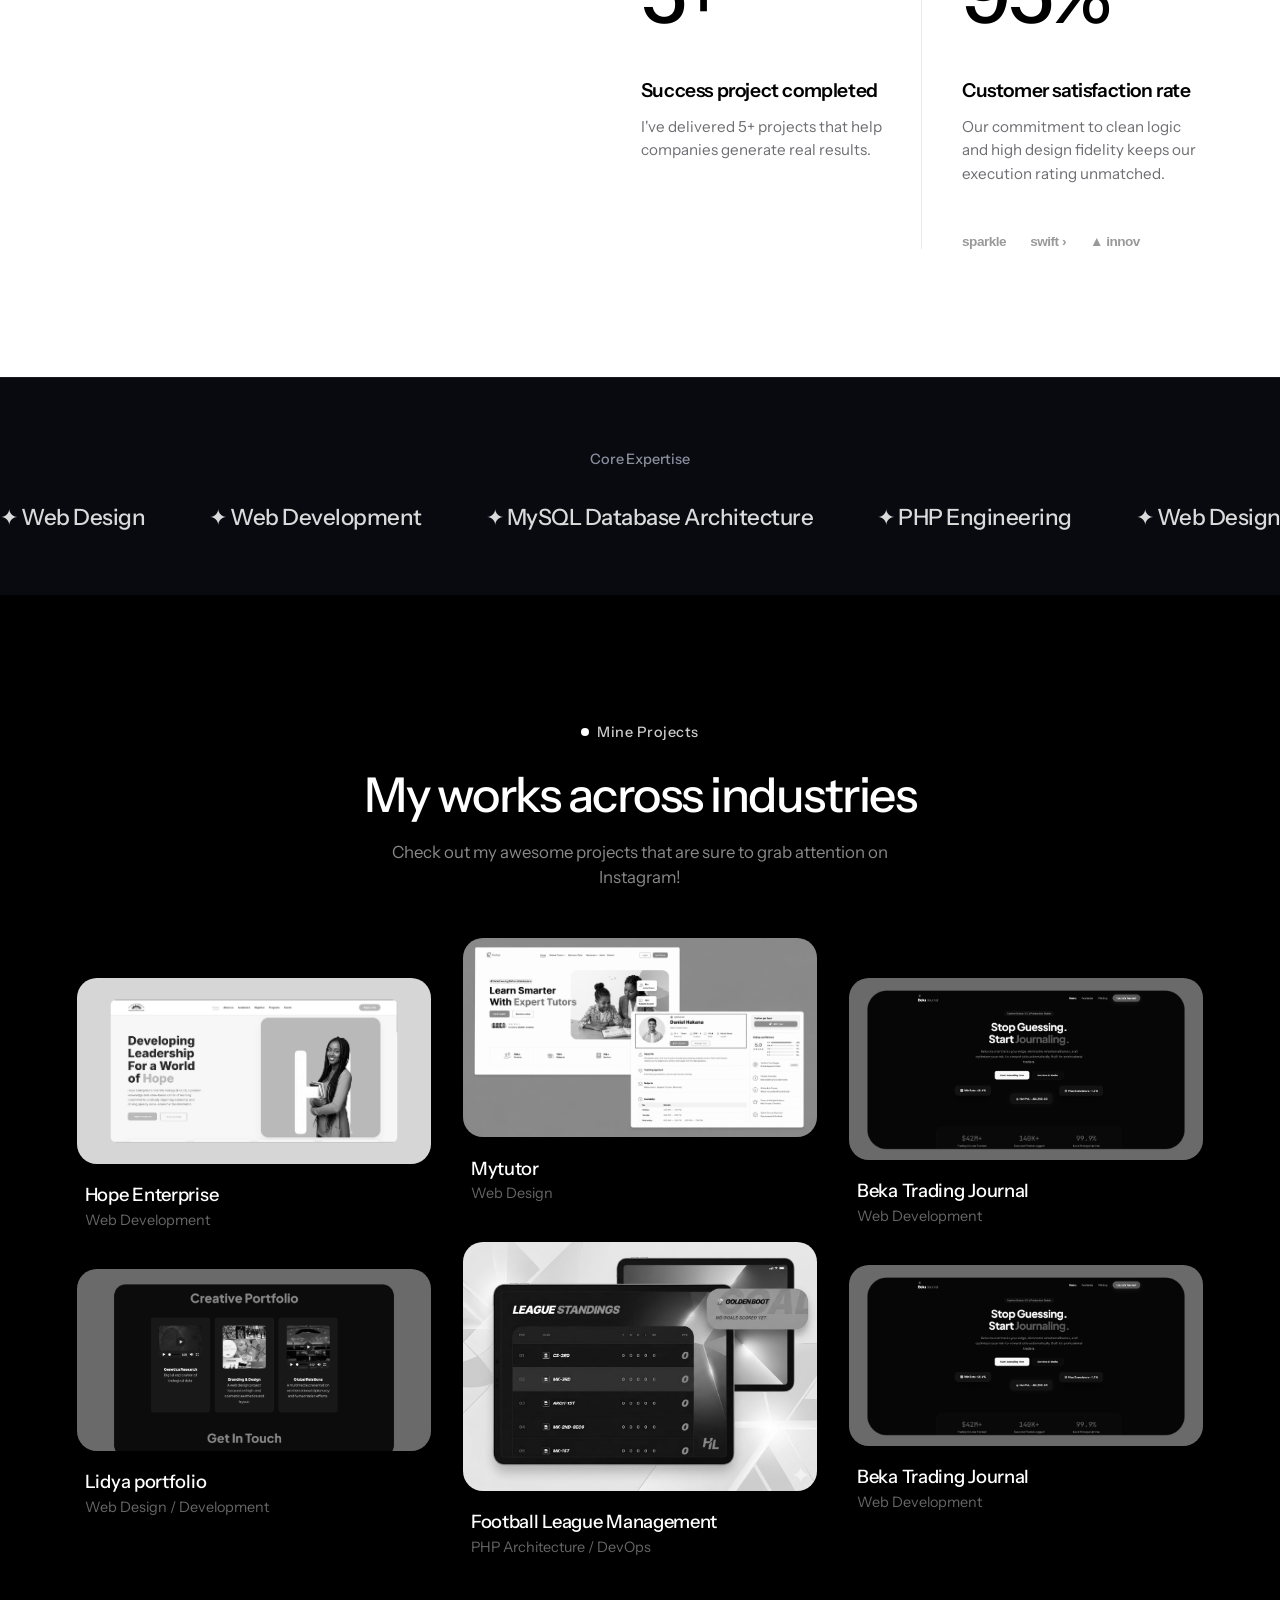
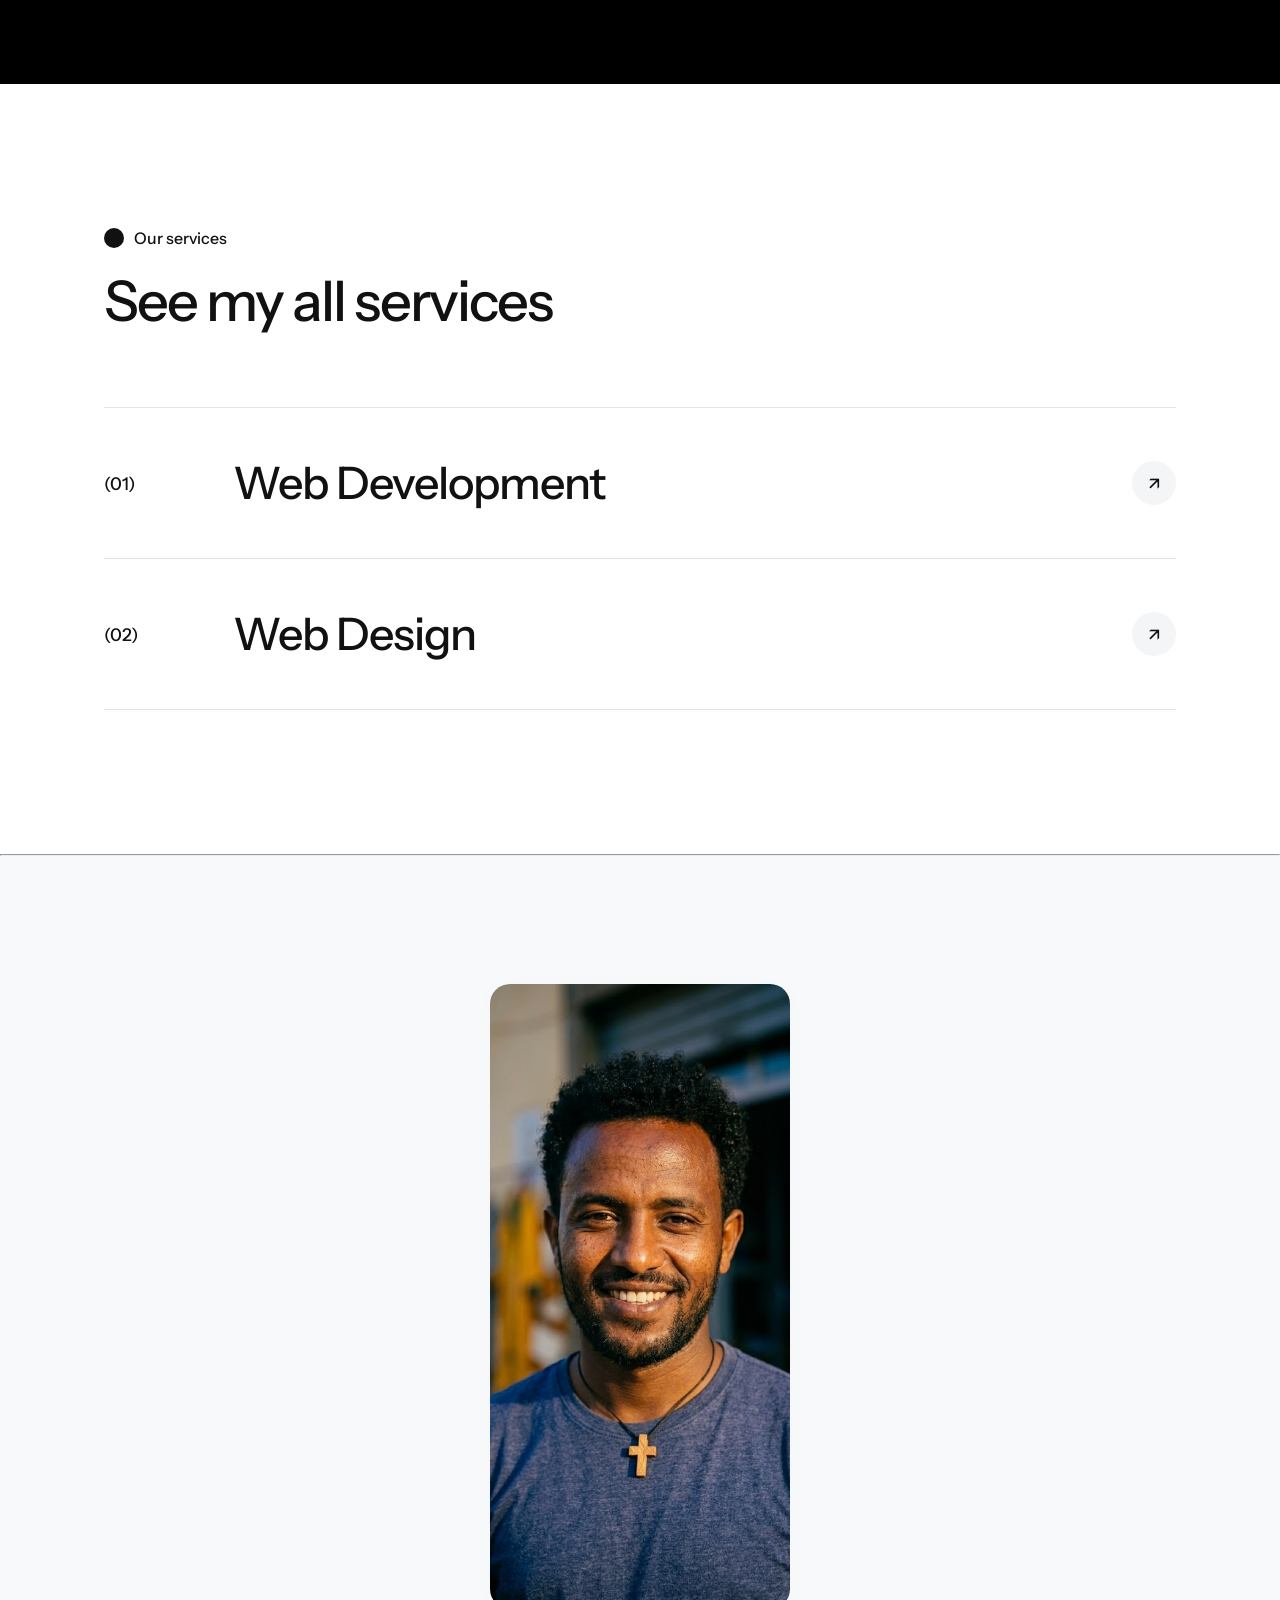
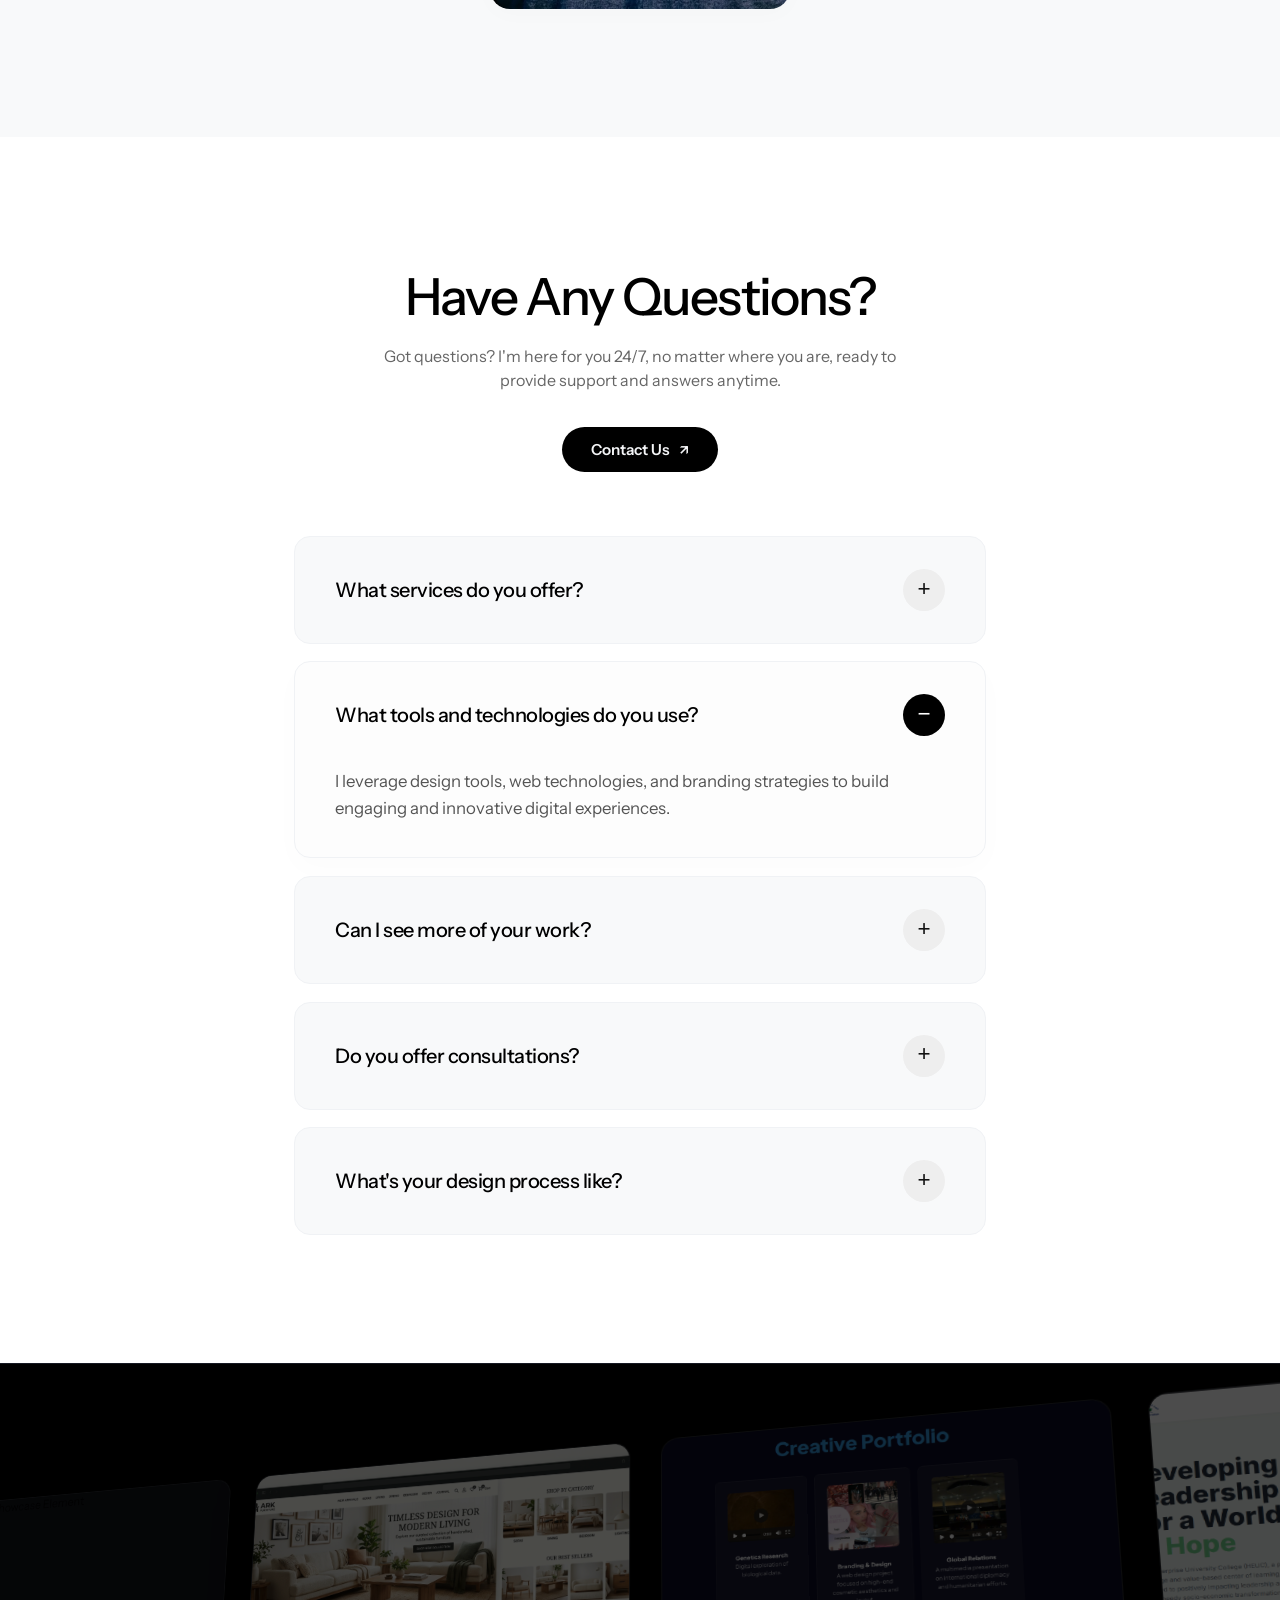
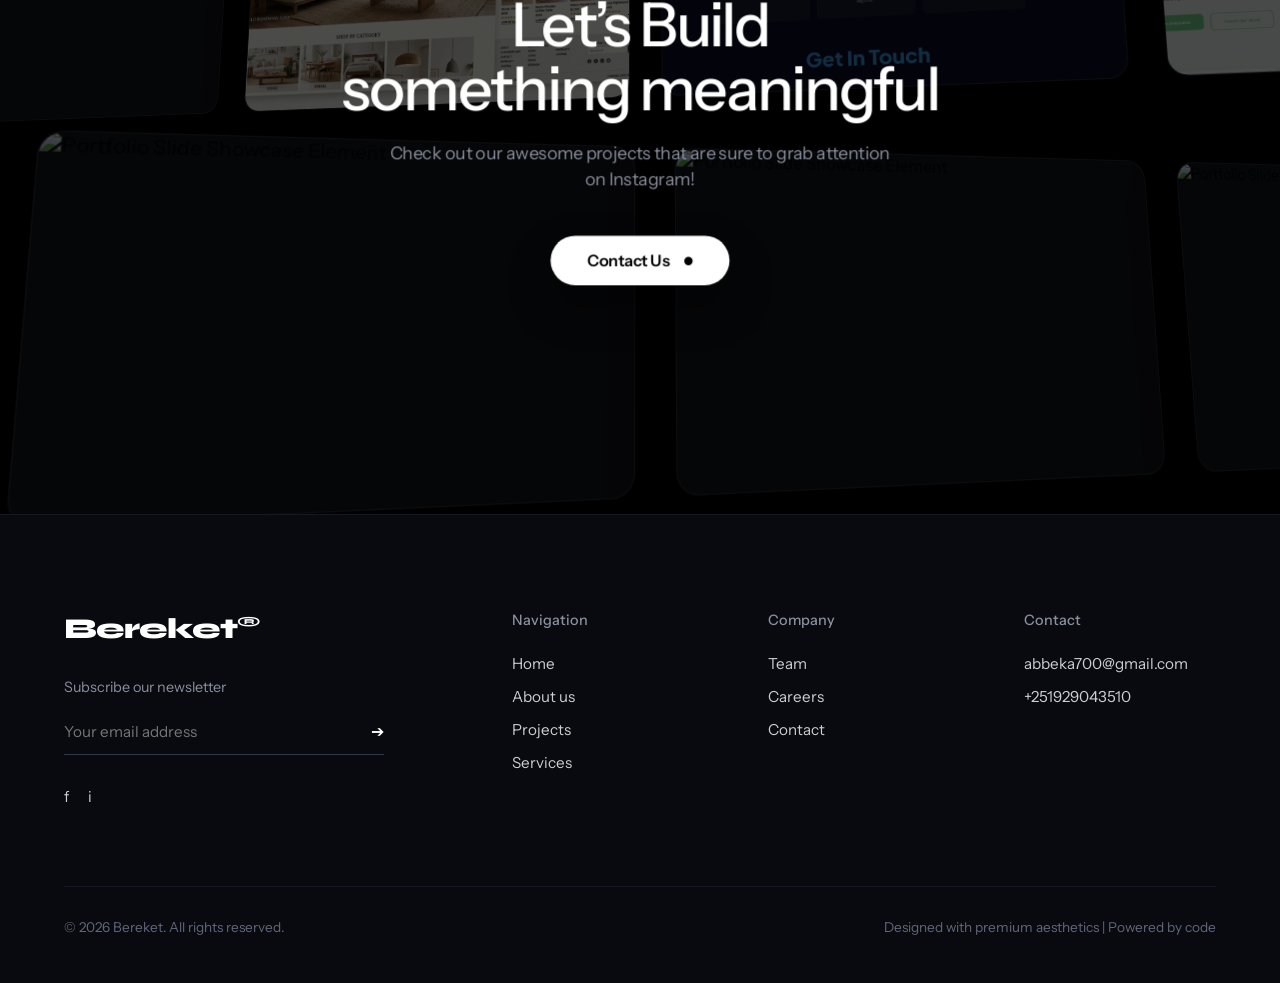
==== commit 7d616aef: "Update index.html" ====
--- a/index.html
+++ b/index.html
@@ -291,7 +291,18 @@
                 </div>
             </a>
          
-         
+          <a href="https://smart-industrious-retail-flow.base44.app/" class="project-card-item" target="_blank">
+                <div class="project-image-wrapper">
+                    <img src="Frame 67 (1).png" alt="Hope Enterprise Web Interface UIX" class="project-img">
+                    <div class="project-hover-overlay">
+                        <div class="view-case-study-btn">View Case Study <span class="arrow-icon">↗</span></div>
+                    </div>
+                </div>
+                <div class="project-meta-details">
+                    <h3>Beka Trading Journal</h3>
+                    <p>Web  Development</p>
+                </div>
+            </a>
 
             
              
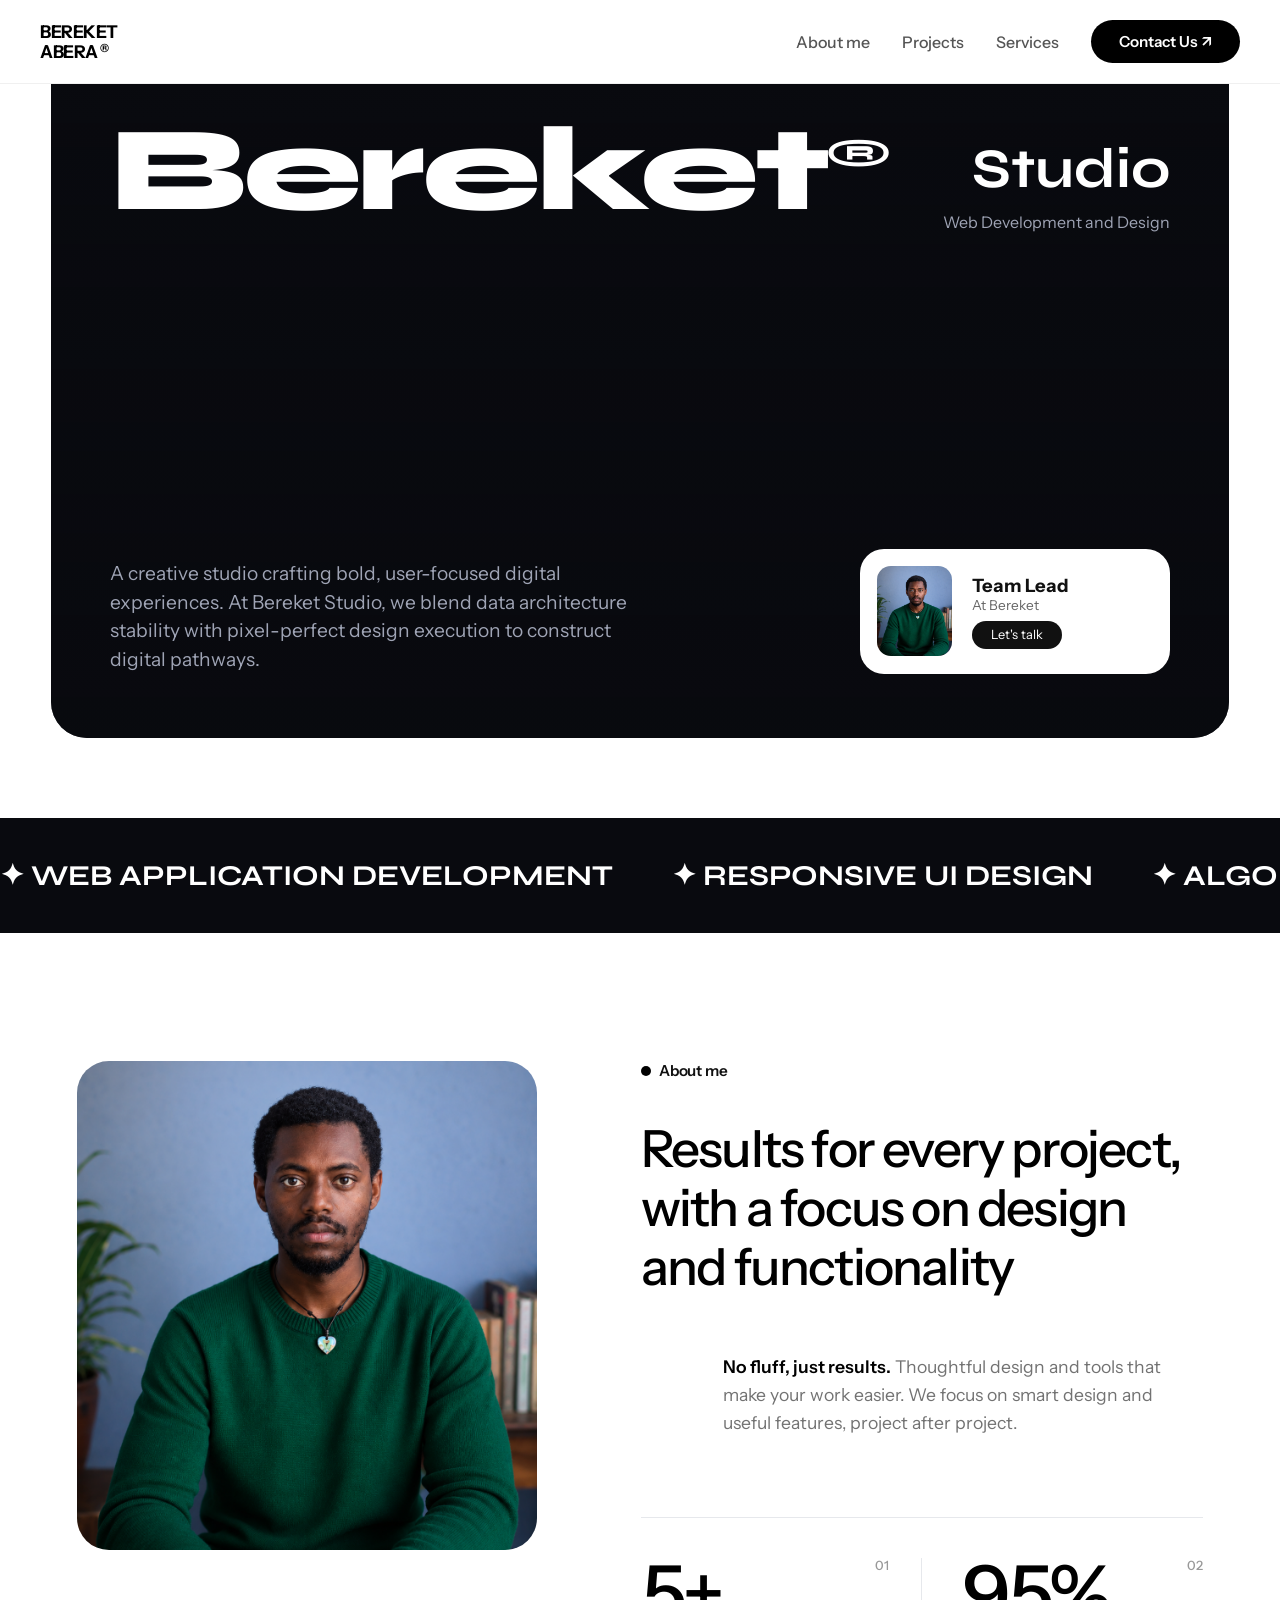
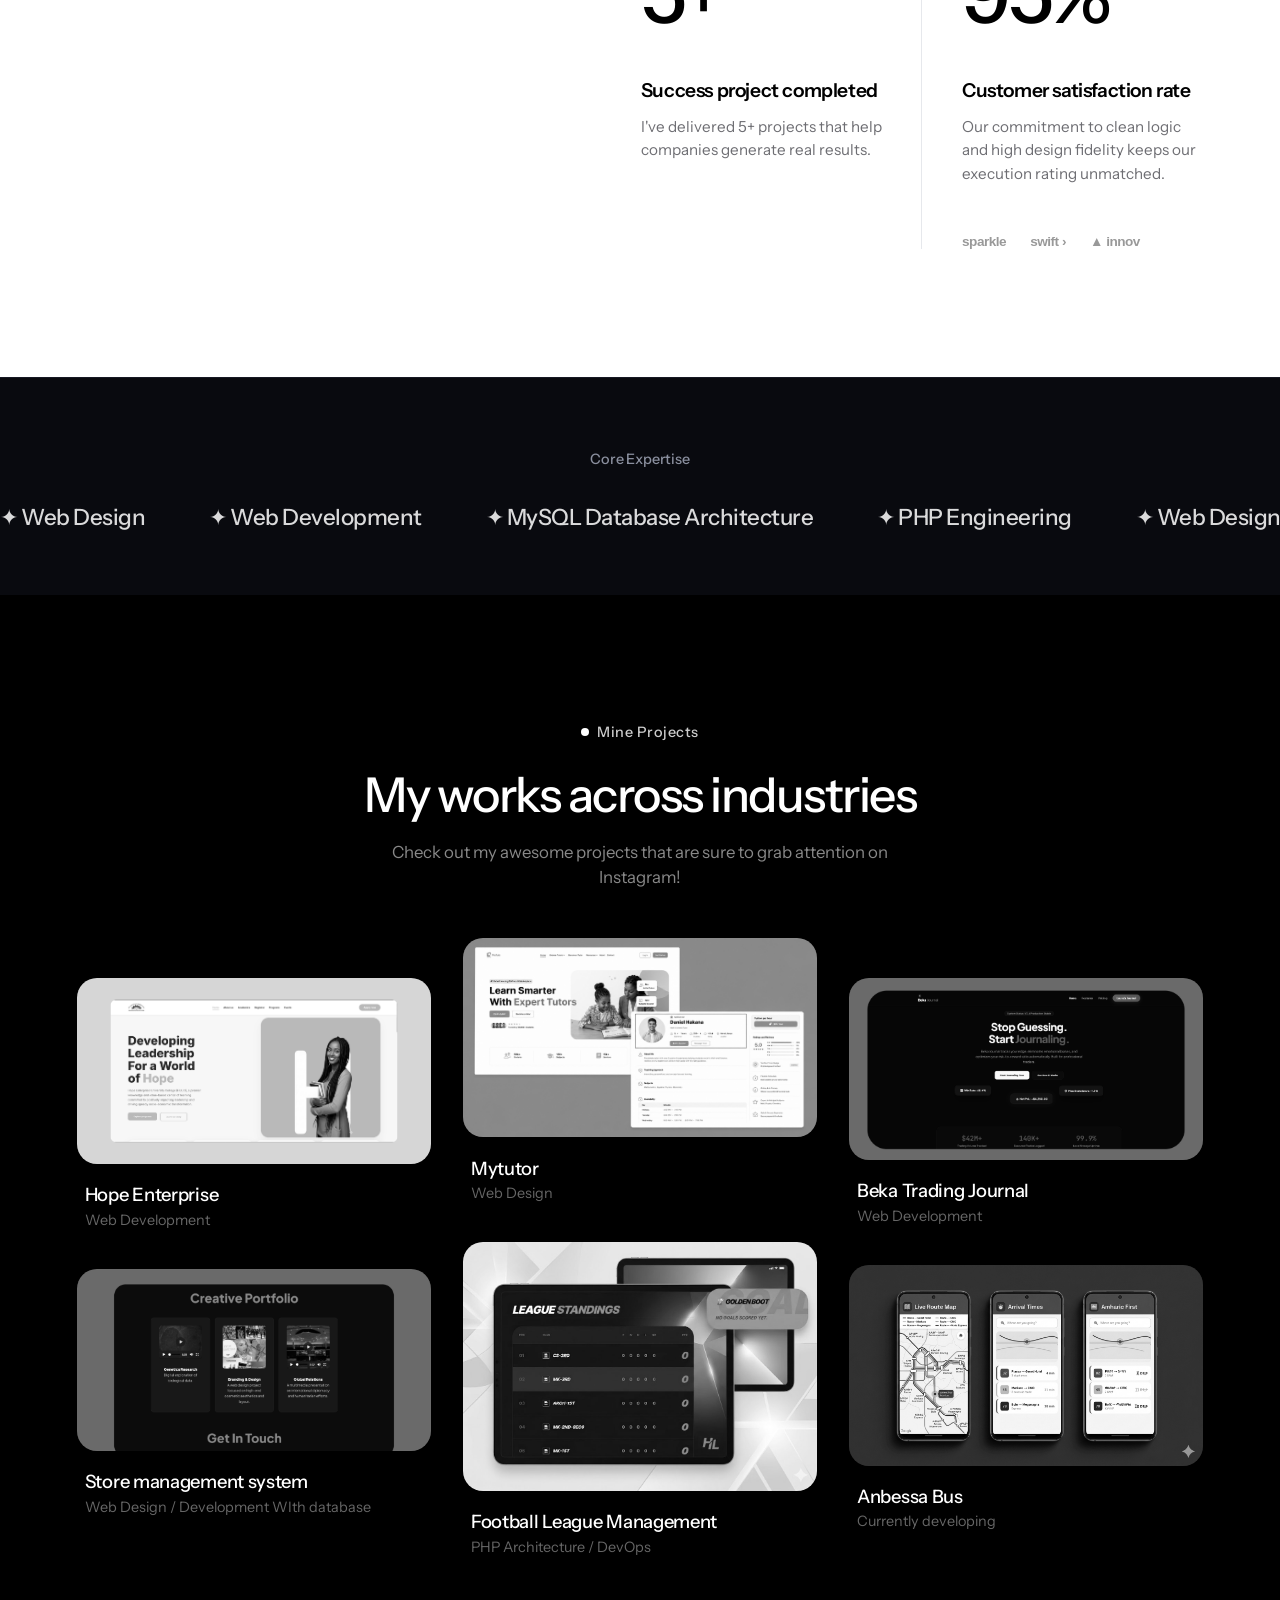
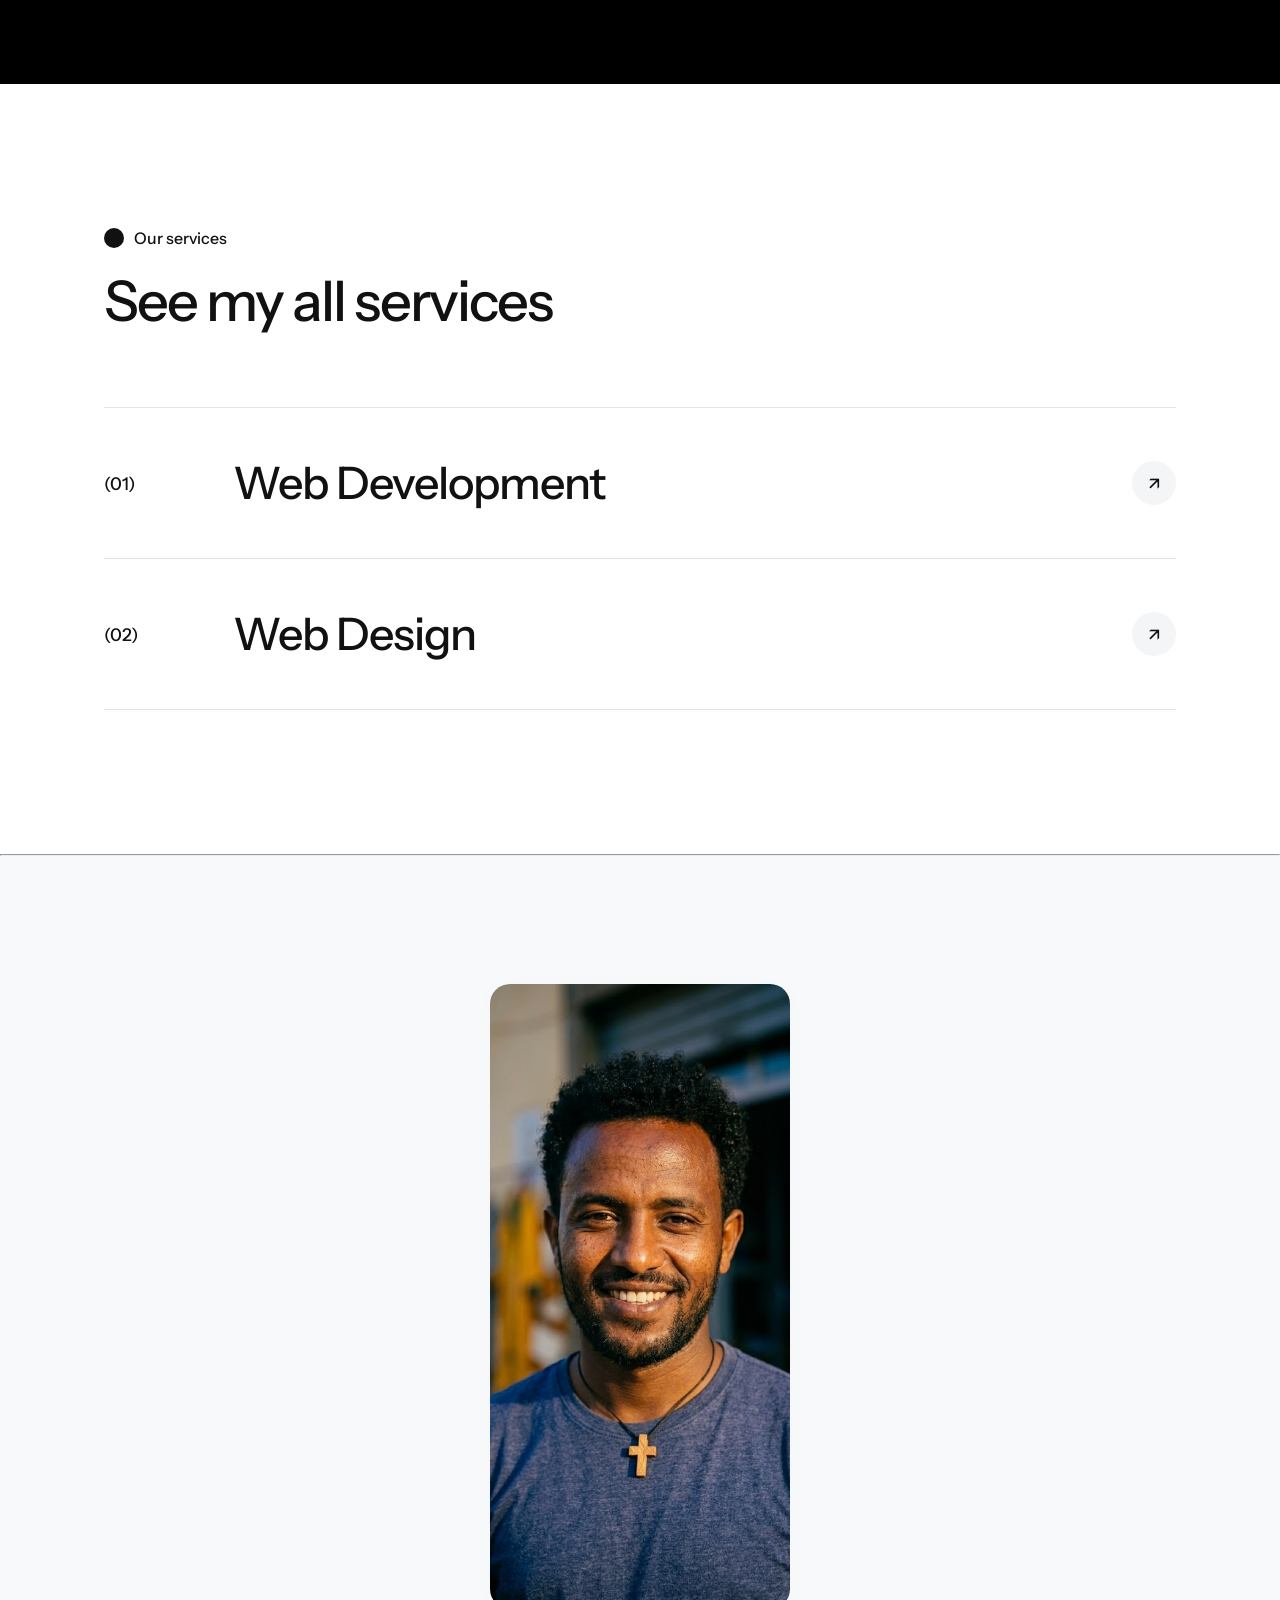
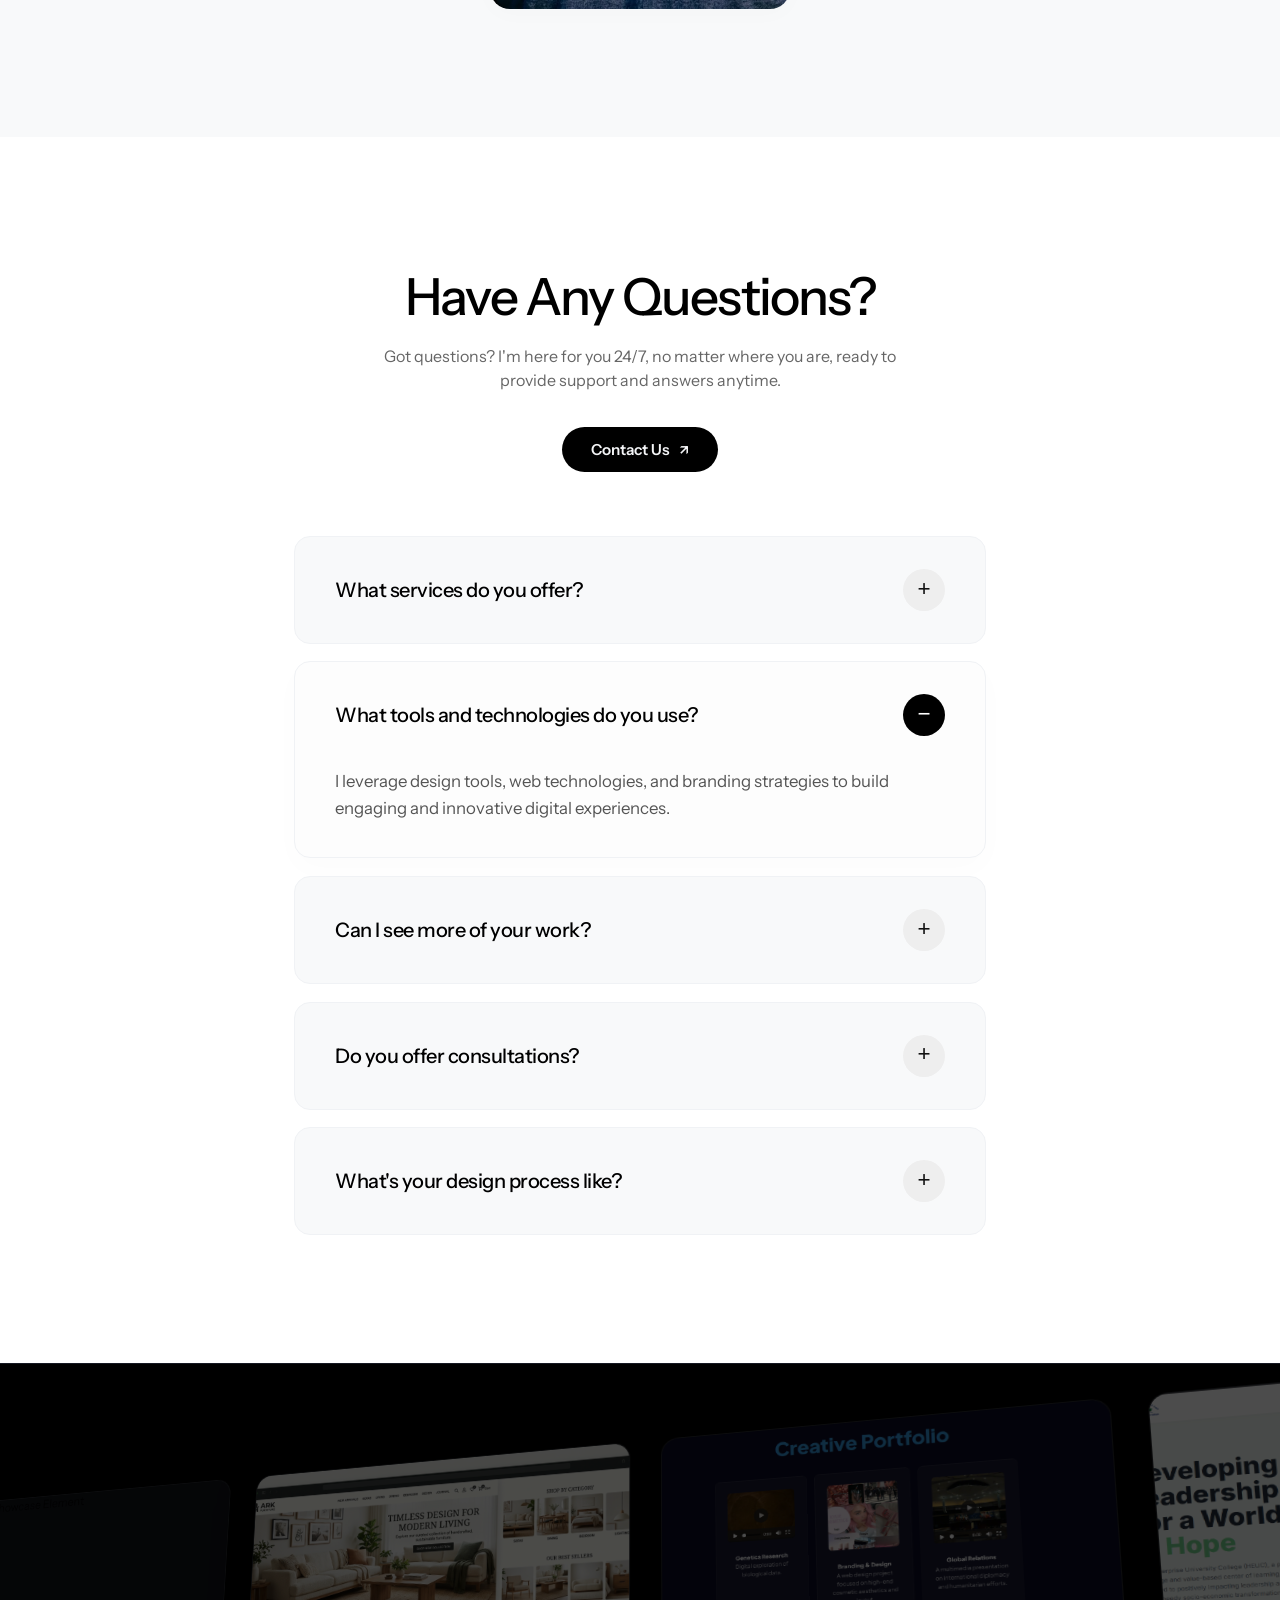
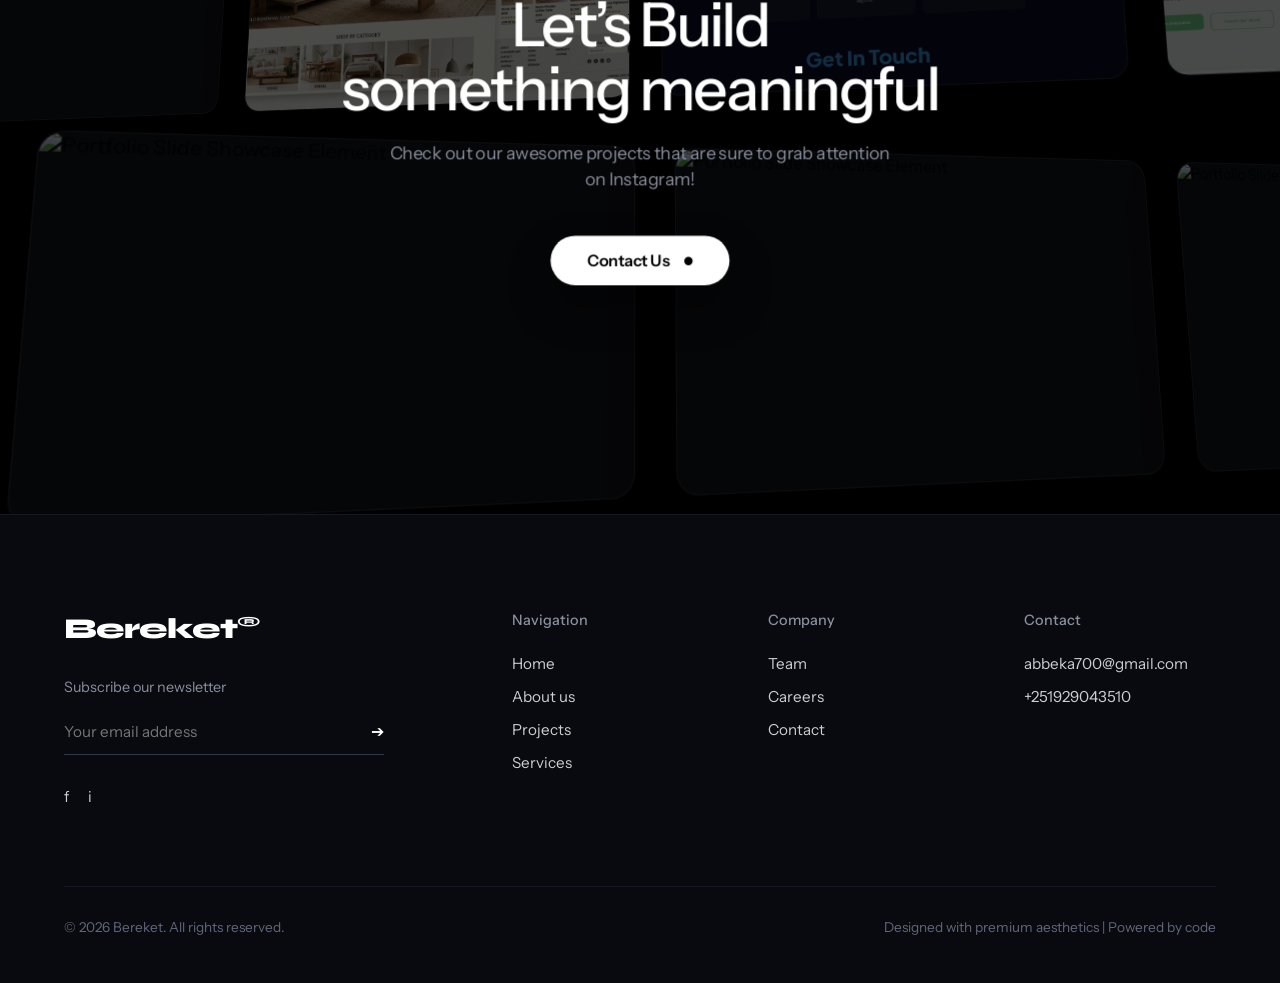
==== commit 29926479: "Update print statement from 'Hello' to 'Goodbye'" ====
--- a/index.html
+++ b/index.html
@@ -232,7 +232,7 @@
                 </div>
             </a>
  
-             <a href="https://abbeka700-prog.github.io/lidiya-site/" class="project-card-item">
+             <a href="https://supermarketmagt.infinityfree.me/" class="project-card-item">
                 <div class="project-image-wrapper">
                     <img src="Frame 66.png" alt="E-Commerce Interface Concept" class="project-img">
                     <div class="project-hover-overlay">
@@ -240,8 +240,8 @@
                     </div>
                 </div>
                 <div class="project-meta-details">
-                    <h3>Lidya portfolio</h3>
-                    <p>Web Design / Development</p>
+                    <h3>Store management system</h3>
+                    <p>Web Design / Development WIth database</p>
                 </div>
             </a>
 
@@ -291,16 +291,16 @@
                 </div>
             </a>
          
-          <a href="https://smart-industrious-retail-flow.base44.app/" class="project-card-item" target="_blank">
+          <a href="https://abbeka700-prog.github.io/storemagt/" class="project-card-item" target="_blank">
                 <div class="project-image-wrapper">
-                    <img src="Frame 67 (1).png" alt="Hope Enterprise Web Interface UIX" class="project-img">
+                    <img src="Gemini_Generated_Image_e093hde093hde093.png" alt="Hope Enterprise Web Interface UIX" class="project-img">
                     <div class="project-hover-overlay">
                         <div class="view-case-study-btn">View Case Study <span class="arrow-icon">↗</span></div>
                     </div>
                 </div>
                 <div class="project-meta-details">
-                    <h3>Beka Trading Journal</h3>
-                    <p>Web  Development</p>
+                    <h3>Anbessa Bus</h3>
+                    <p>Currently developing</p>
                 </div>
             </a>
 
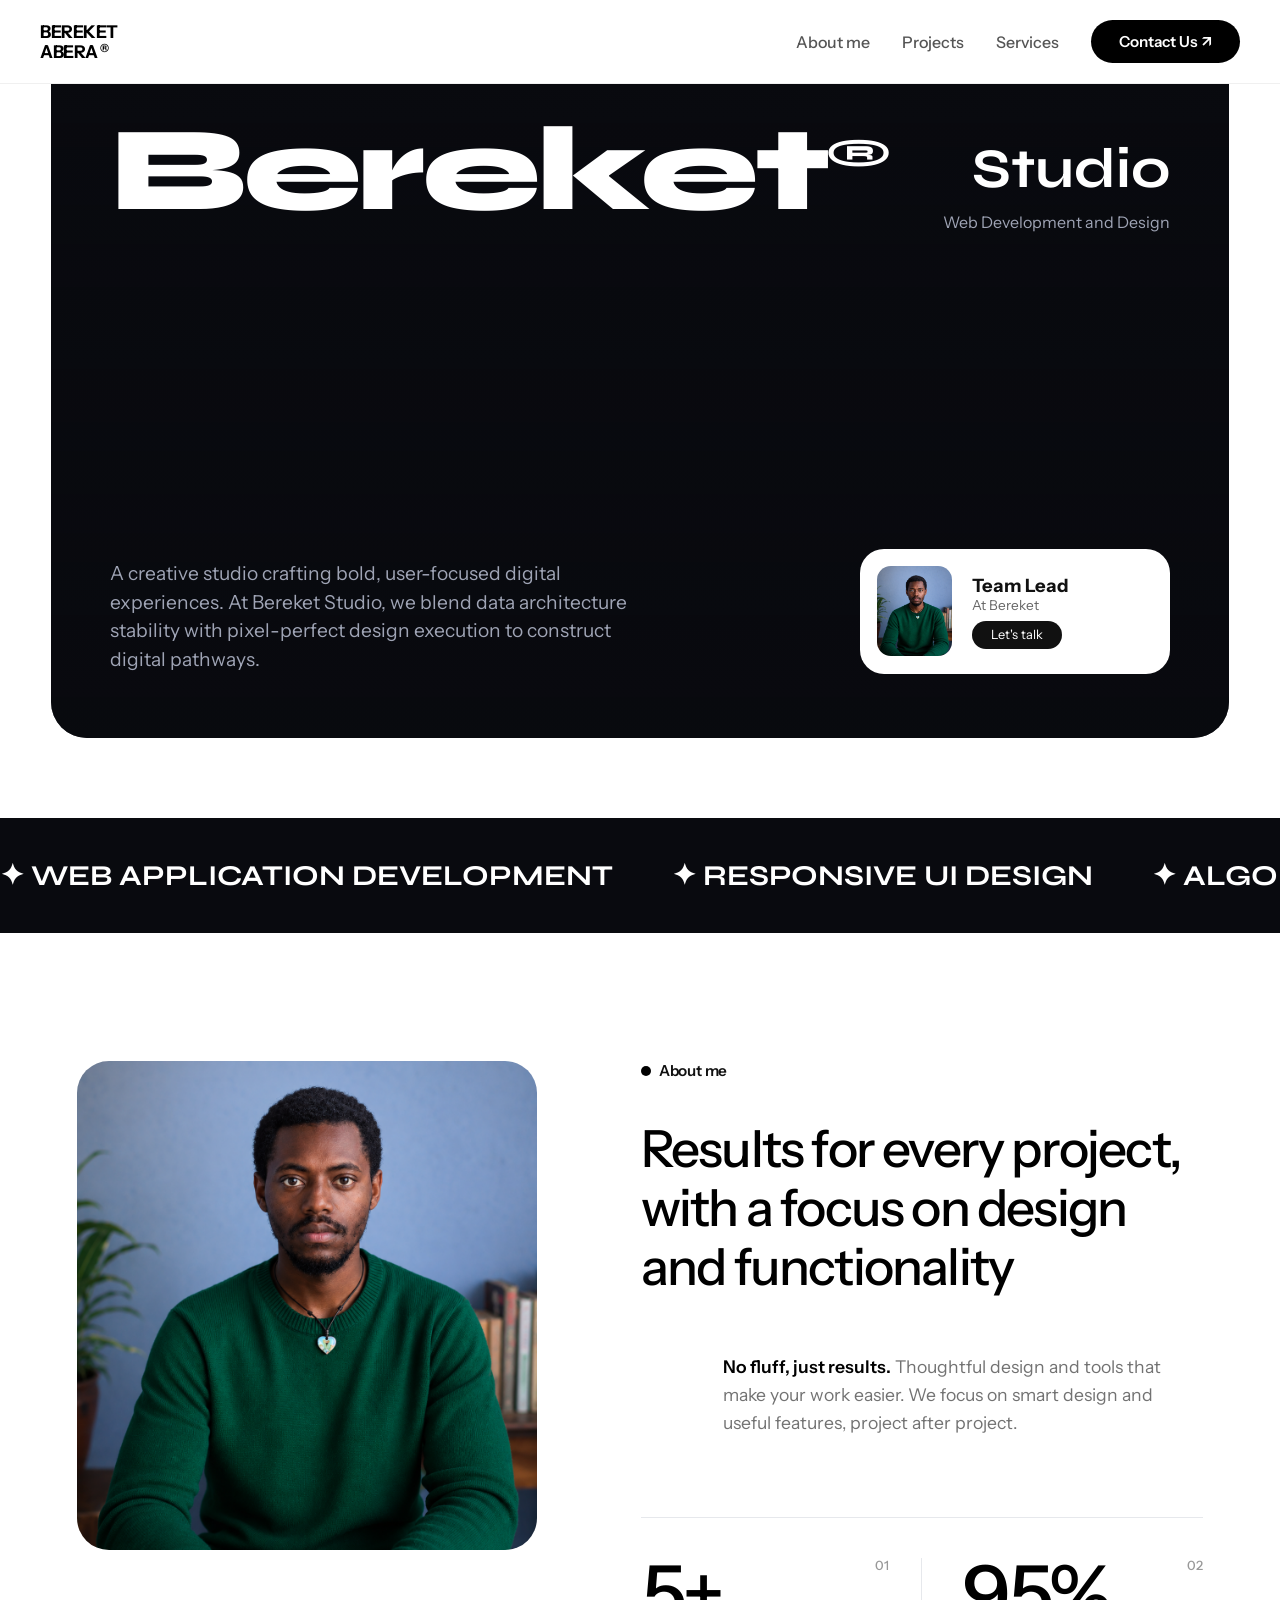
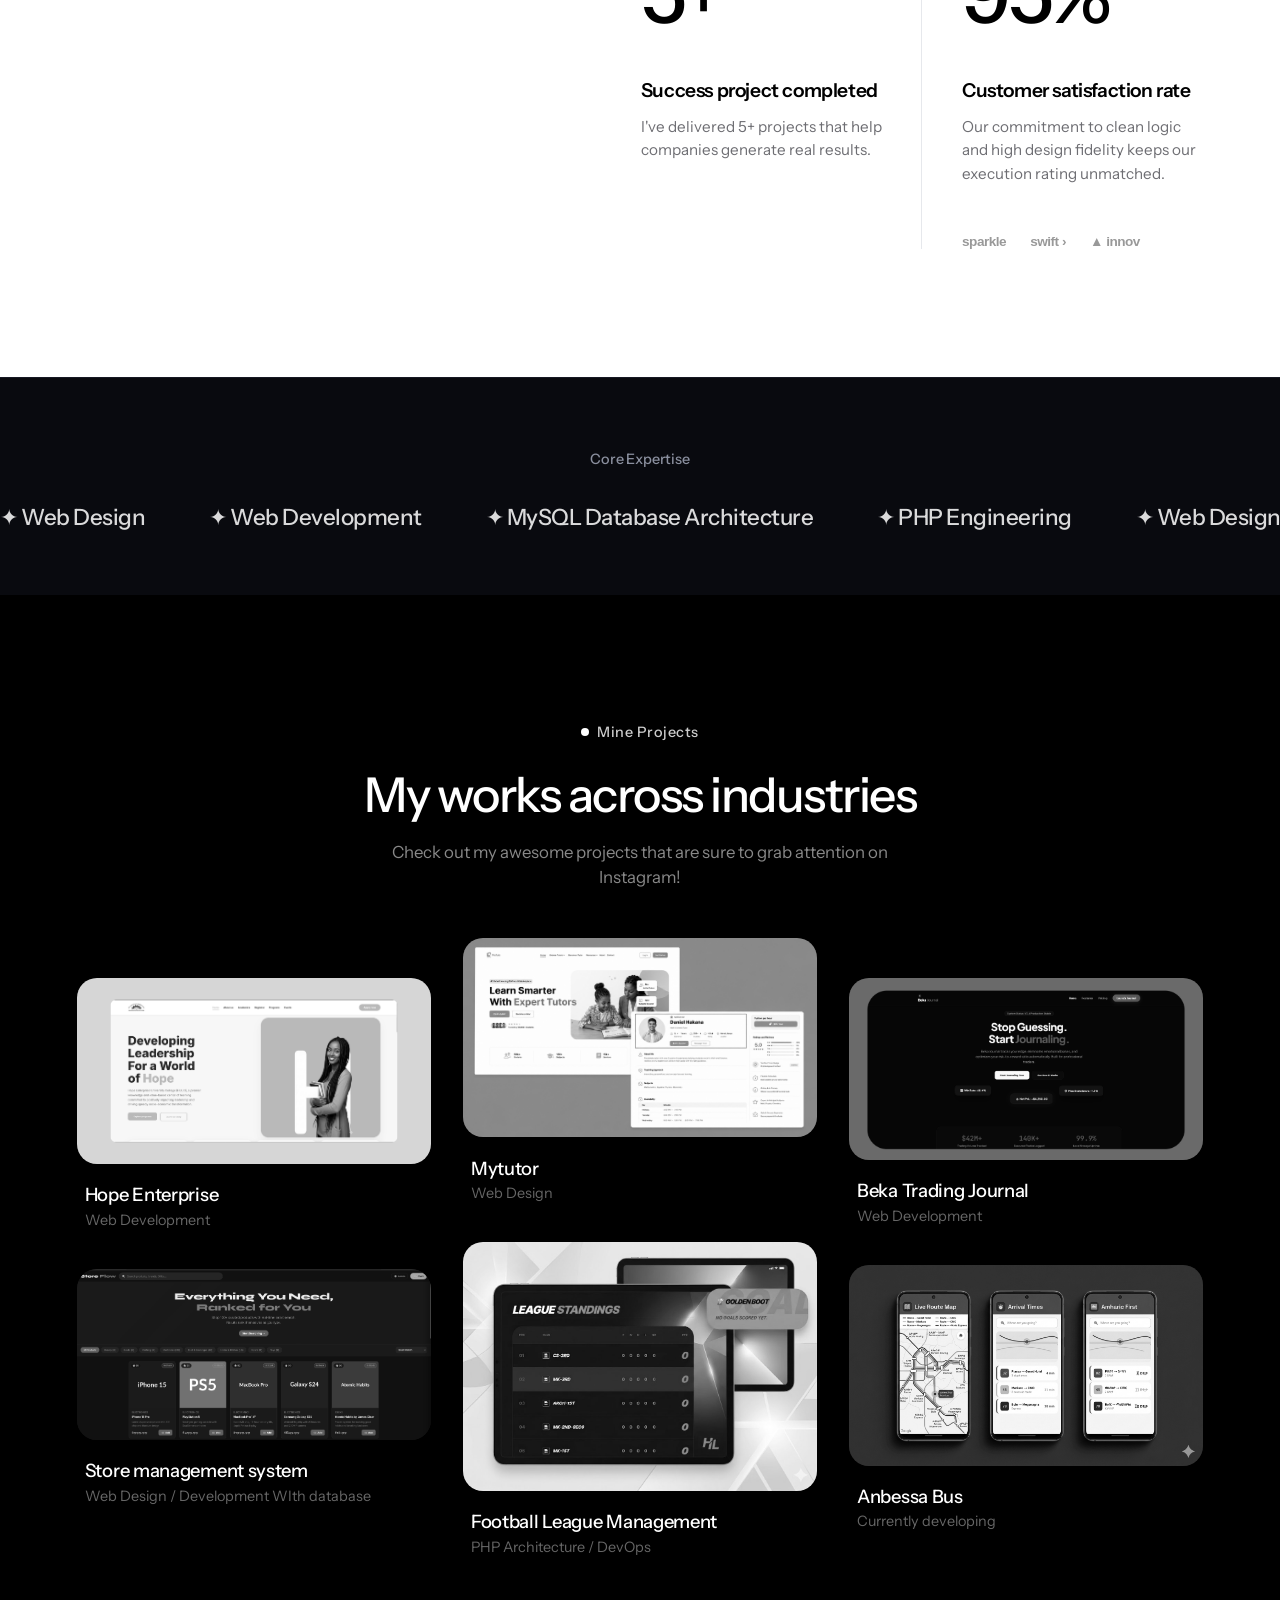
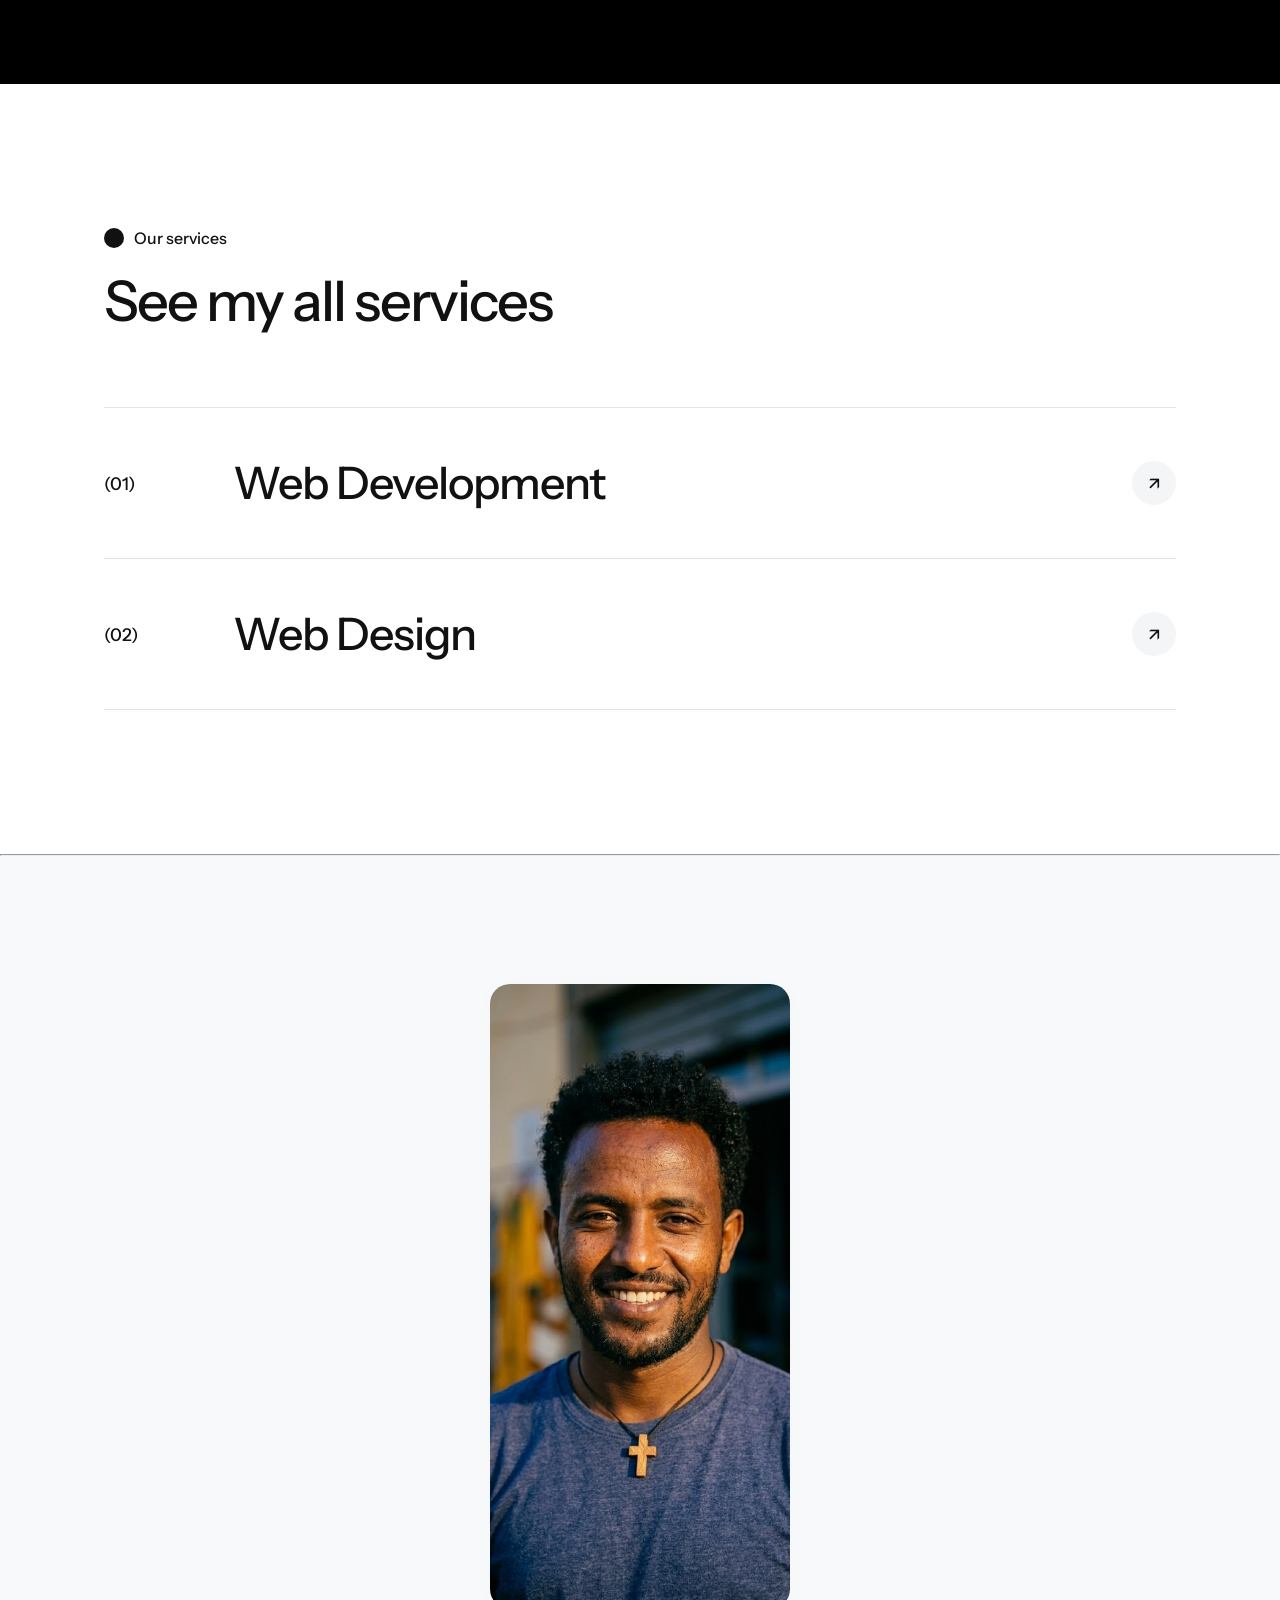
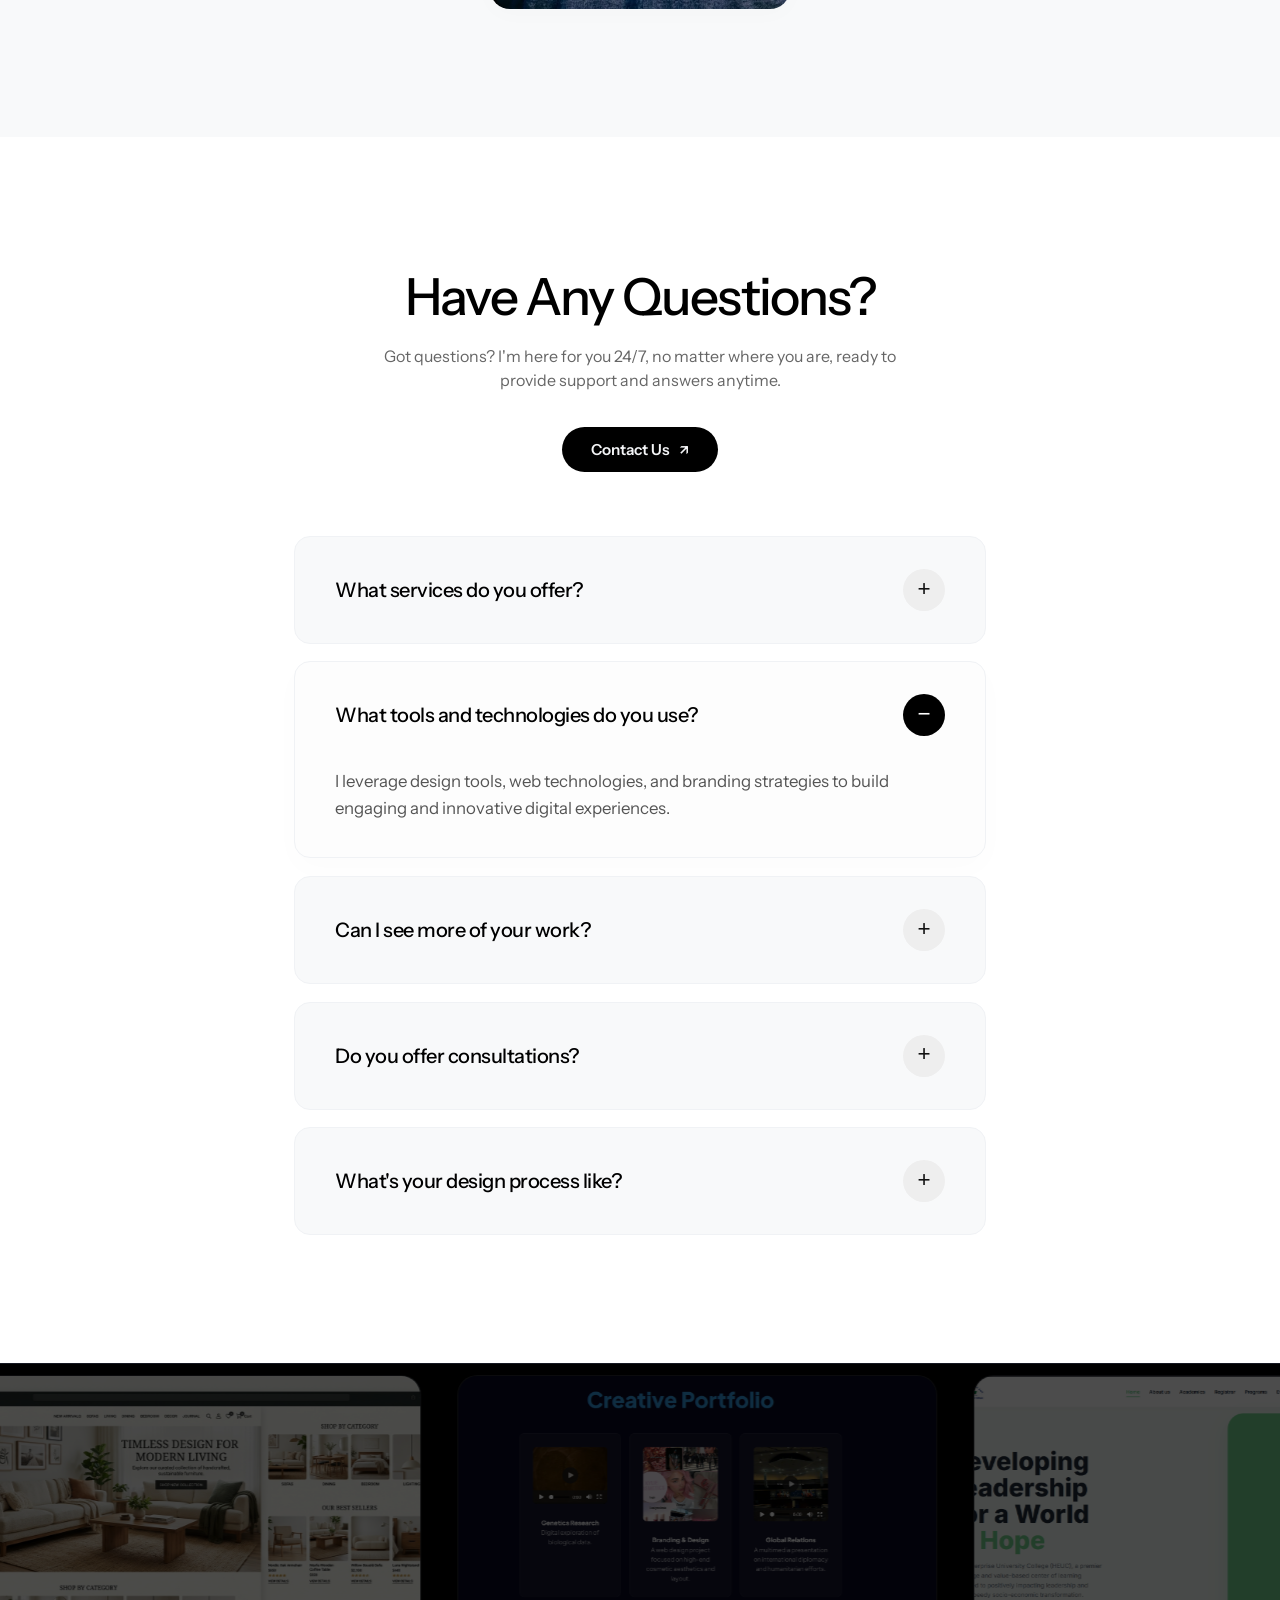
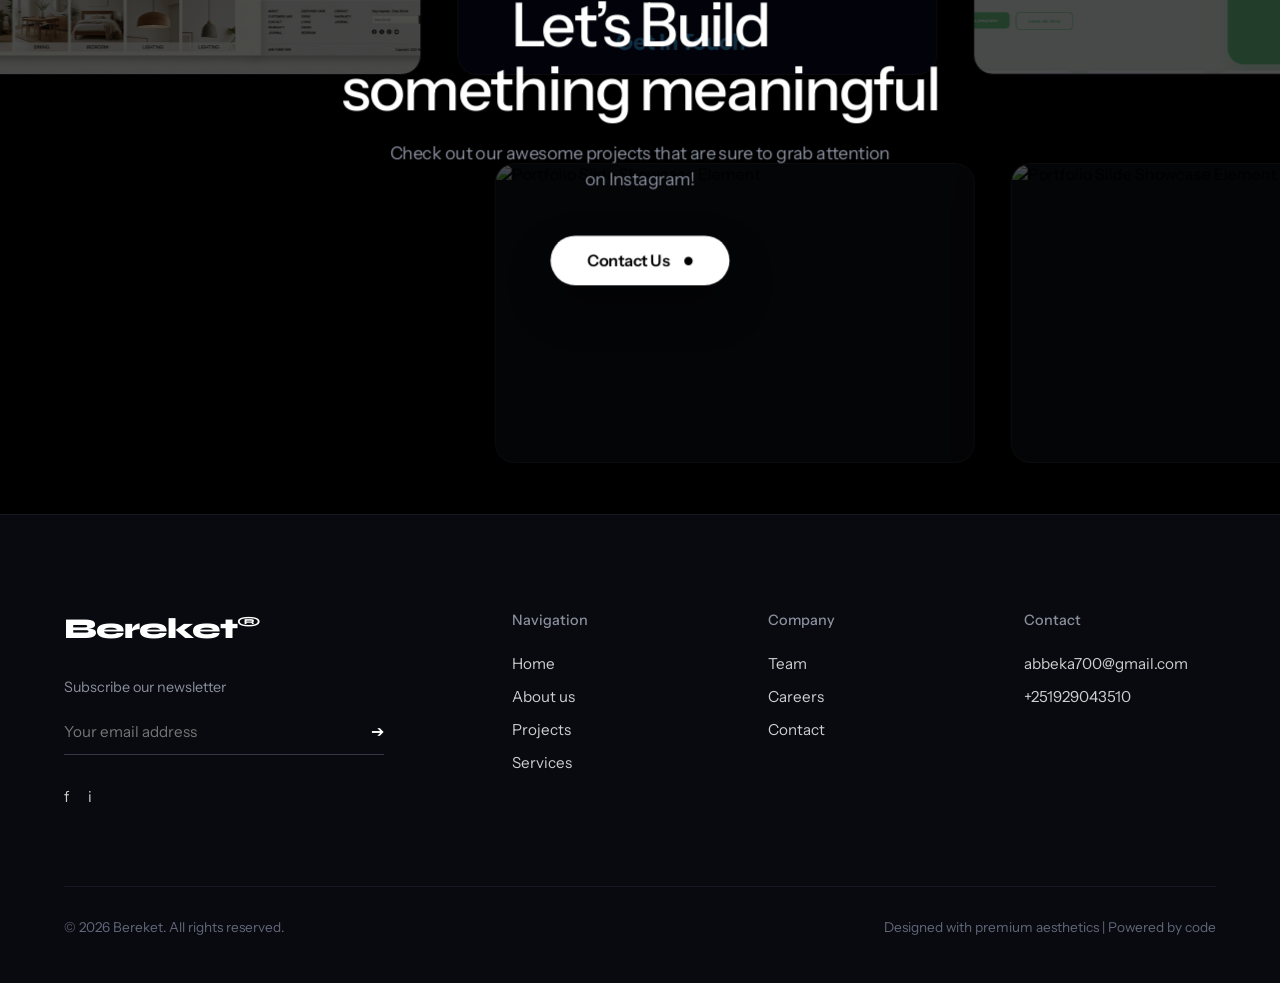
==== commit f31214a9: "Update index.html" ====
--- a/index.html
+++ b/index.html
@@ -234,7 +234,8 @@
  
              <a href="https://supermarketmagt.infinityfree.me/" class="project-card-item">
                 <div class="project-image-wrapper">
-                    <img src="Frame 66.png" alt="E-Commerce Interface Concept" class="project-img">
+                    <img src="
+Screenshot 2026-06-19 153619.png" alt="E-Commerce Interface Concept" class="project-img">
                     <div class="project-hover-overlay">
                         <div class="view-case-study-btn">View Case Study <span class="arrow-icon">↗</span></div>
                     </div>
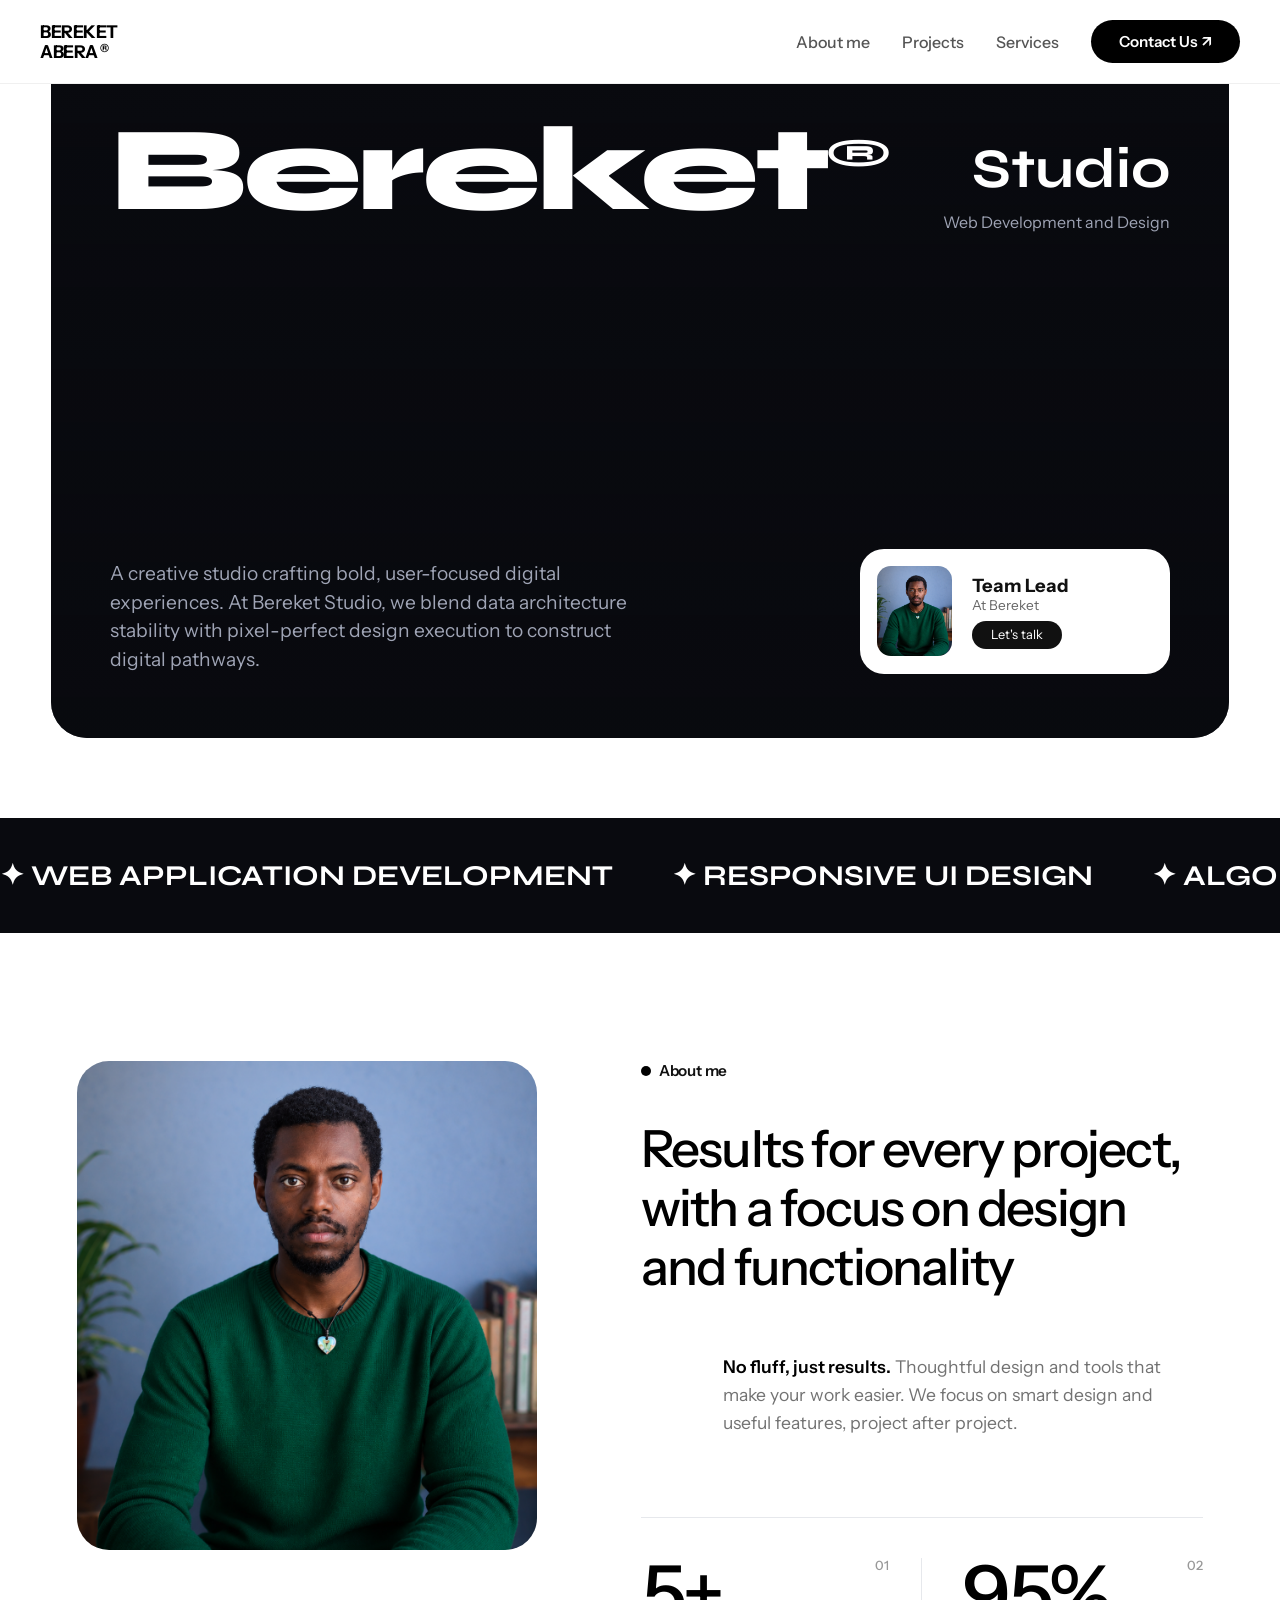
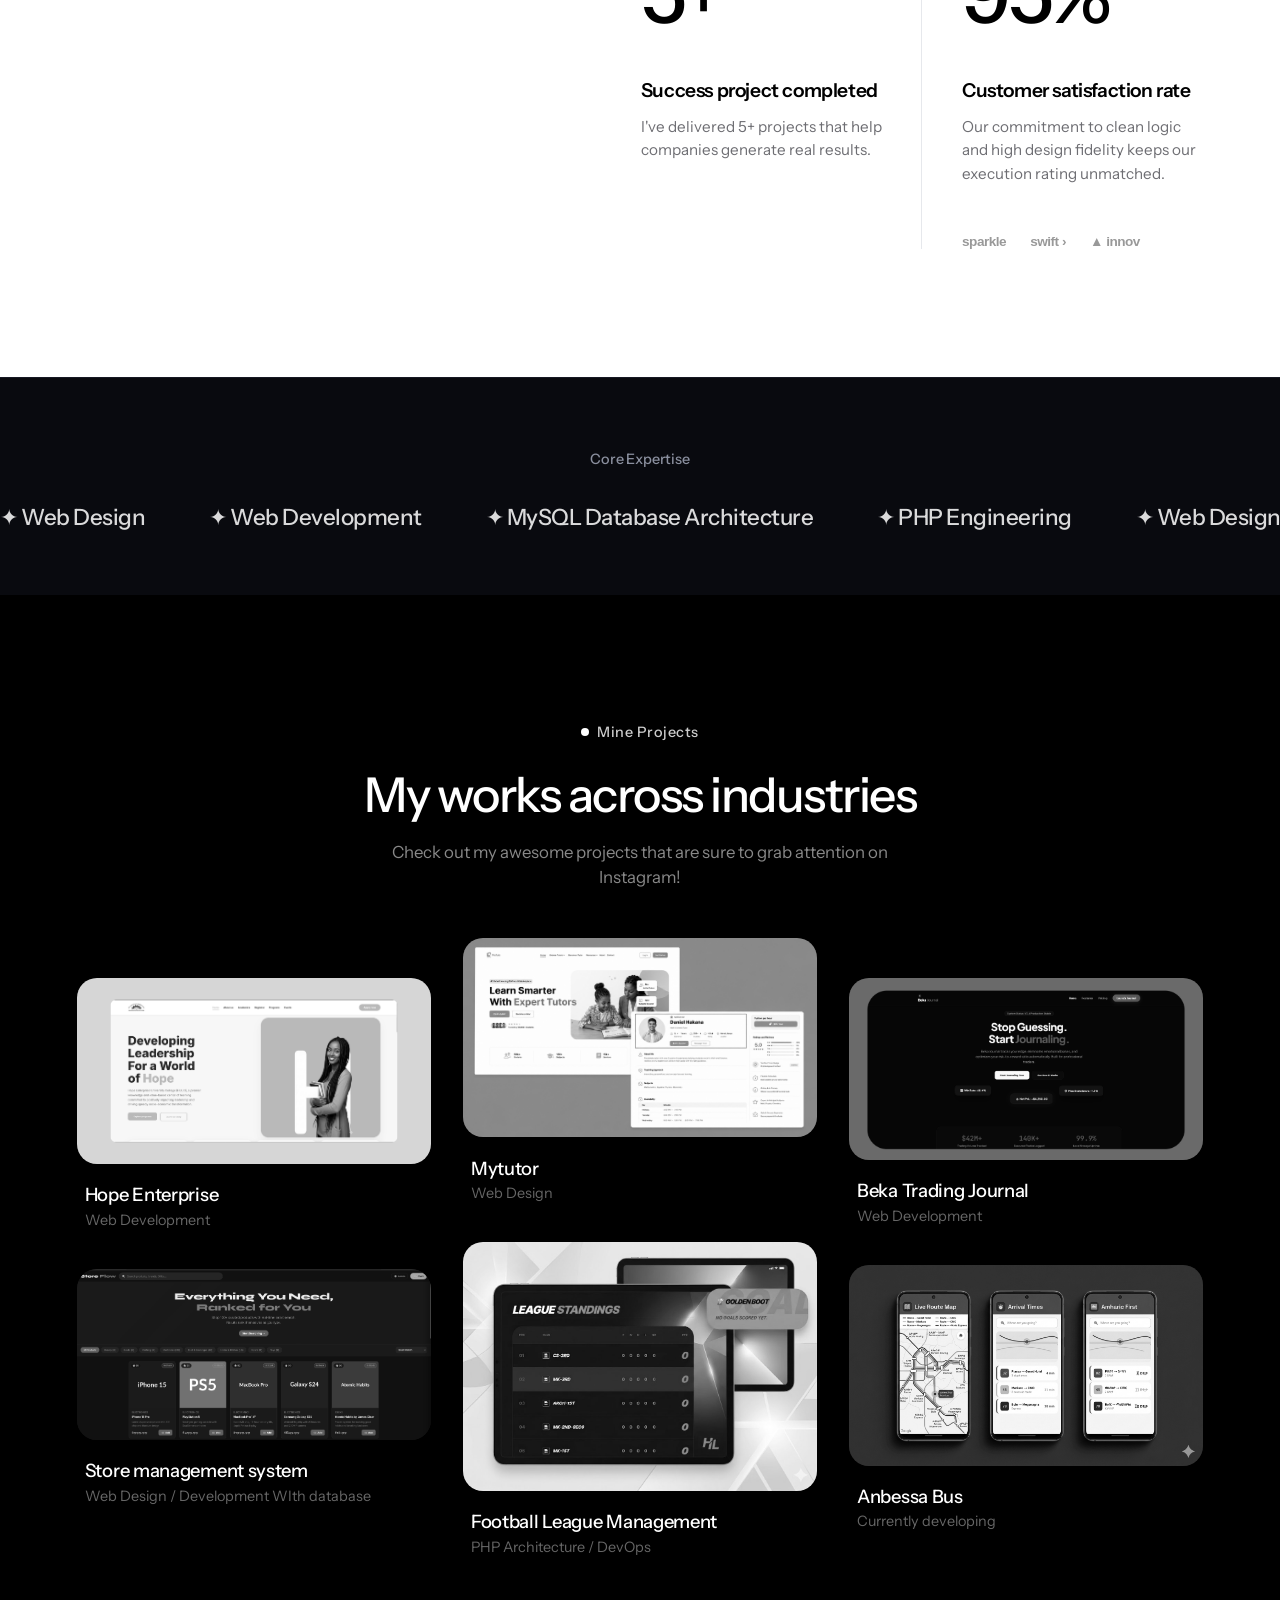
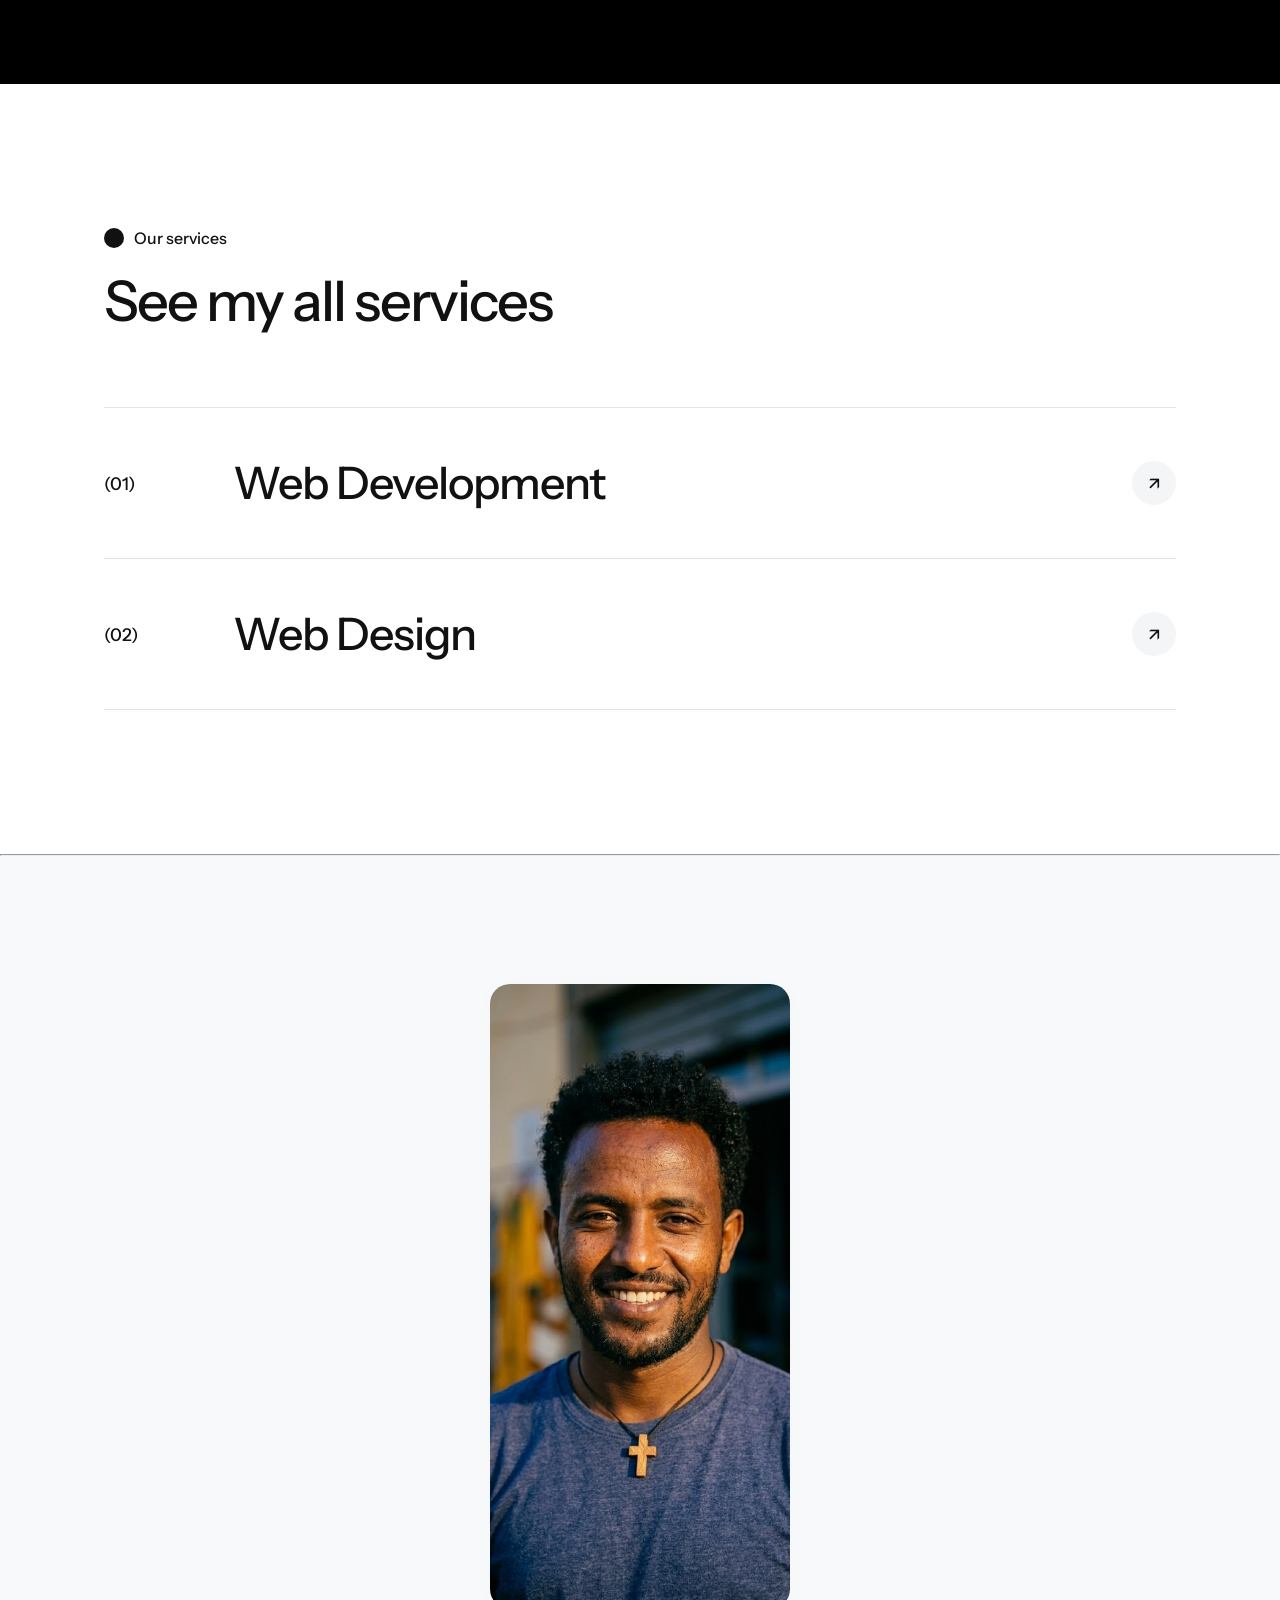
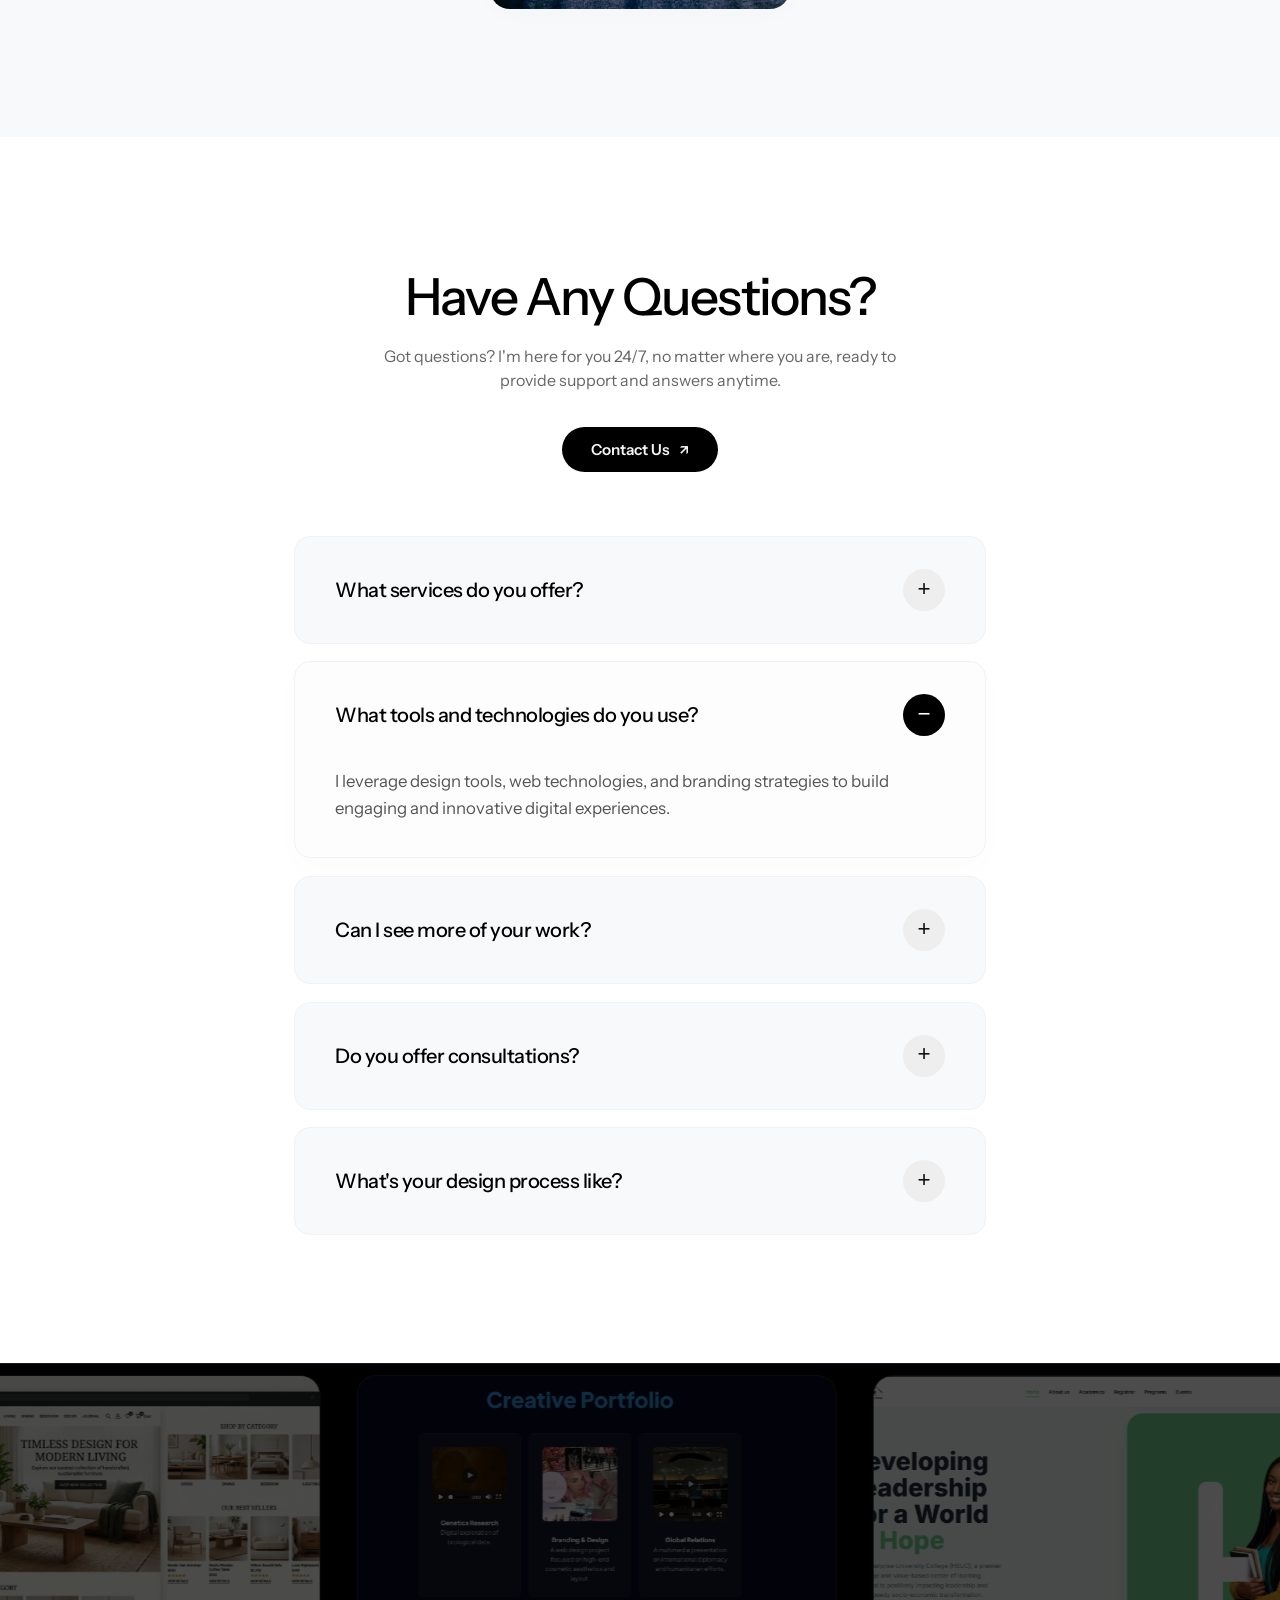
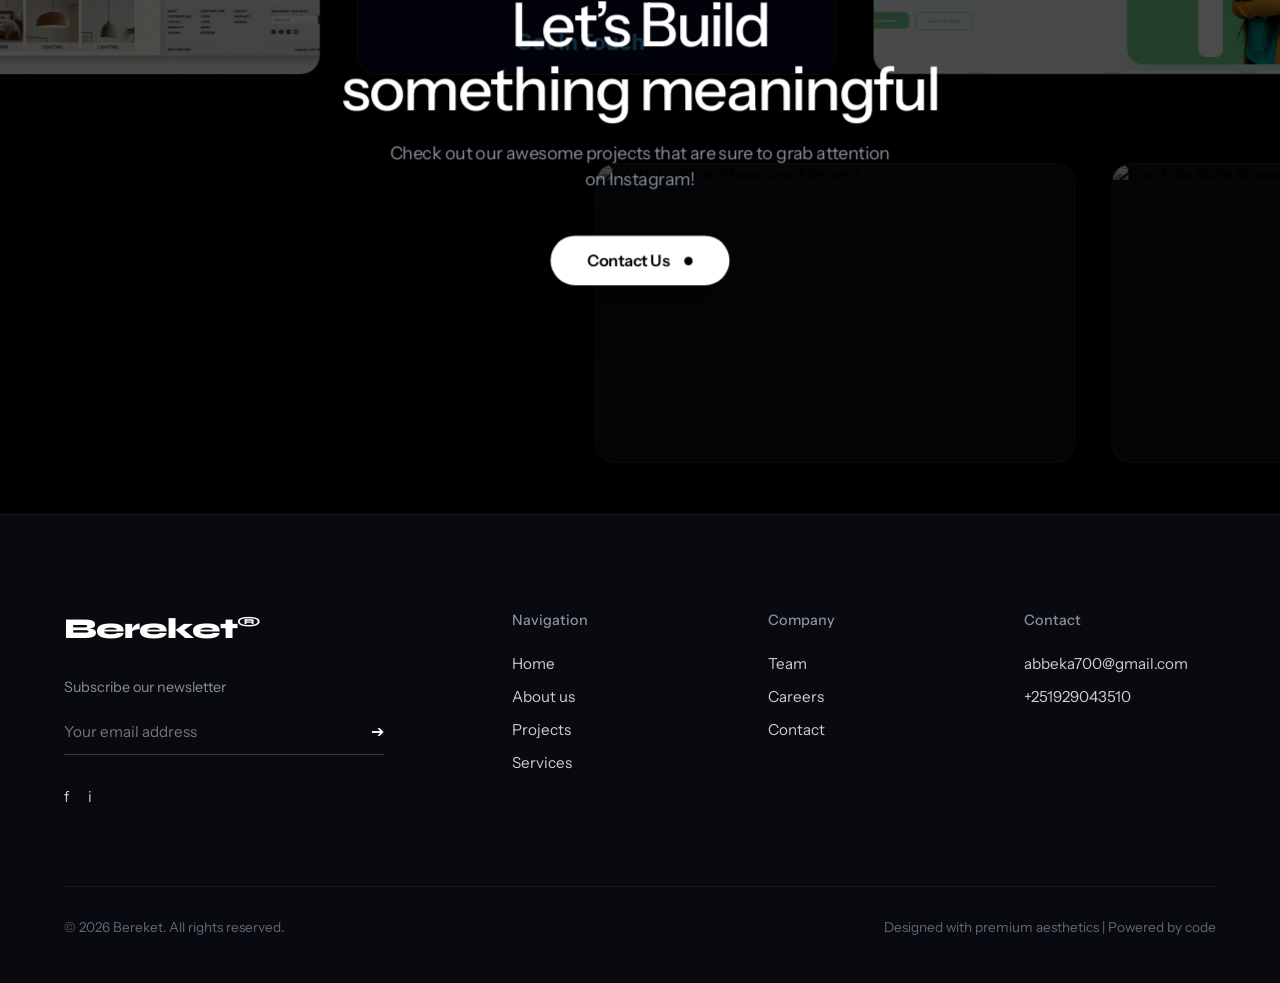
==== commit 78619eb4: "Update fmt.Println message from 'Hello' to 'Goodbye'" ====
--- a/index.html
+++ b/index.html
@@ -111,7 +111,7 @@
         </div>
 
         <!-- ==========================================================================
-     DYNAMIC SCROLL-ANIMATED ABOUT SECTION (WITH FIXED PORTRAIT)
+     DYNAMIC SCROLL-ANIMATED ABOUT SECTION 
      ========================================================================== -->
 <section id="about" class="about-stats-section scroll-animate-about-zone">
             
@@ -177,7 +177,7 @@
     </div>
 </section>
         <!-- ==========================================================================
-     PREMIUM SKILLS TICKER BAR (REPLACING WORKED WITH MARQUEE FROM image_f33a5f.png)
+     PREMIUM SKILLS TICKER BAR  
      ========================================================================== -->
 <section class="skills-marquee-bar">
     <div class="skills-marquee-title">Core Expertise</div>
@@ -223,7 +223,7 @@
                 <div class="project-image-wrapper">
                     <img src="Frame 65 (1).png" alt="Hope Enterprise Web Interface UIX" class="project-img">
                     <div class="project-hover-overlay">
-                        <div class="view-case-study-btn">View Case Study <span class="arrow-icon">↗</span></div>
+                        <div class="view-case-study-btn">View website<span class="arrow-icon">↗</span></div>
                     </div>
                 </div>
                 <div class="project-meta-details">
@@ -232,12 +232,12 @@
                 </div>
             </a>
  
-             <a href="https://supermarketmagt.infinityfree.me/" class="project-card-item">
+             <a href="https://supermarketmagt.infinityfree.me/" class="project-card-item" target="_blank">
                 <div class="project-image-wrapper">
                     <img src="
 Screenshot 2026-06-19 153619.png" alt="E-Commerce Interface Concept" class="project-img">
                     <div class="project-hover-overlay">
-                        <div class="view-case-study-btn">View Case Study <span class="arrow-icon">↗</span></div>
+                        <div class="view-case-study-btn">View website <span class="arrow-icon">↗</span></div>
                     </div>
                 </div>
                 <div class="project-meta-details">
@@ -250,11 +250,11 @@
 
         <div class="masonry-column center-offset-column">
             
-             <a href="https://www.figma.com/proto/LSyC40PFGfyZKslUHoB9g8/Mytutor-web-design?node-id=1-2&t=6FZAmYaR9MlR6fuT-0&scaling=min-zoom&content-scaling=fixed&page-id=0%3A1" class="project-card-item">
+             <a href="https://www.figma.com/proto/LSyC40PFGfyZKslUHoB9g8/Mytutor-web-design?node-id=1-2&t=6FZAmYaR9MlR6fuT-0&scaling=min-zoom&content-scaling=fixed&page-id=0%3A1" class="project-card-item" target="_blank">
                 <div class="project-image-wrapper">
                     <img src="mytutor pic.png" alt="Financial Ledger Data Analytics Panel" class="project-img">
                     <div class="project-hover-overlay">
-                        <div class="view-case-study-btn">View Case Study <span class="arrow-icon">↗</span></div>
+                        <div class="view-case-study-btn">View Website <span class="arrow-icon">↗</span></div>
                     </div>
                 </div>
                 <div class="project-meta-details">
@@ -267,7 +267,7 @@
                 <div class="project-image-wrapper">
                     <img src="hope pic.jpg" alt="Cloud Realm Corner Hosting Framework" class="project-img">
                     <div class="project-hover-overlay">
-                        <div class="view-case-study-btn">View Case Study <span class="arrow-icon">↗</span></div>
+                        <div class="view-case-study-btn">View website <span class="arrow-icon">↗</span></div>
                     </div>
                 </div>
                 <div class="project-meta-details">
@@ -283,7 +283,7 @@
                 <div class="project-image-wrapper">
                     <img src="Frame 67 (1).png" alt="Hope Enterprise Web Interface UIX" class="project-img">
                     <div class="project-hover-overlay">
-                        <div class="view-case-study-btn">View Case Study <span class="arrow-icon">↗</span></div>
+                        <div class="view-case-study-btn">View website <span class="arrow-icon">↗</span></div>
                     </div>
                 </div>
                 <div class="project-meta-details">
@@ -296,7 +296,7 @@
                 <div class="project-image-wrapper">
                     <img src="Gemini_Generated_Image_e093hde093hde093.png" alt="Hope Enterprise Web Interface UIX" class="project-img">
                     <div class="project-hover-overlay">
-                        <div class="view-case-study-btn">View Case Study <span class="arrow-icon">↗</span></div>
+                        <div class="view-case-study-btn">View website <span class="arrow-icon">↗</span></div>
                     </div>
                 </div>
                 <div class="project-meta-details">
@@ -313,7 +313,7 @@
     </div>
 </section>
 <!-- ==========================================================================
-     INTERACTIVE ACCORDION SERVICES BLOCK (image_e2d4c6.png / image_e2d0e4.png)
+     INTERACTIVE ACCORDION SERVICES BLOCK 
      ========================================================================== -->
 <section id="services" class="services-disclosure-section">
     <div class="services-container-width">
